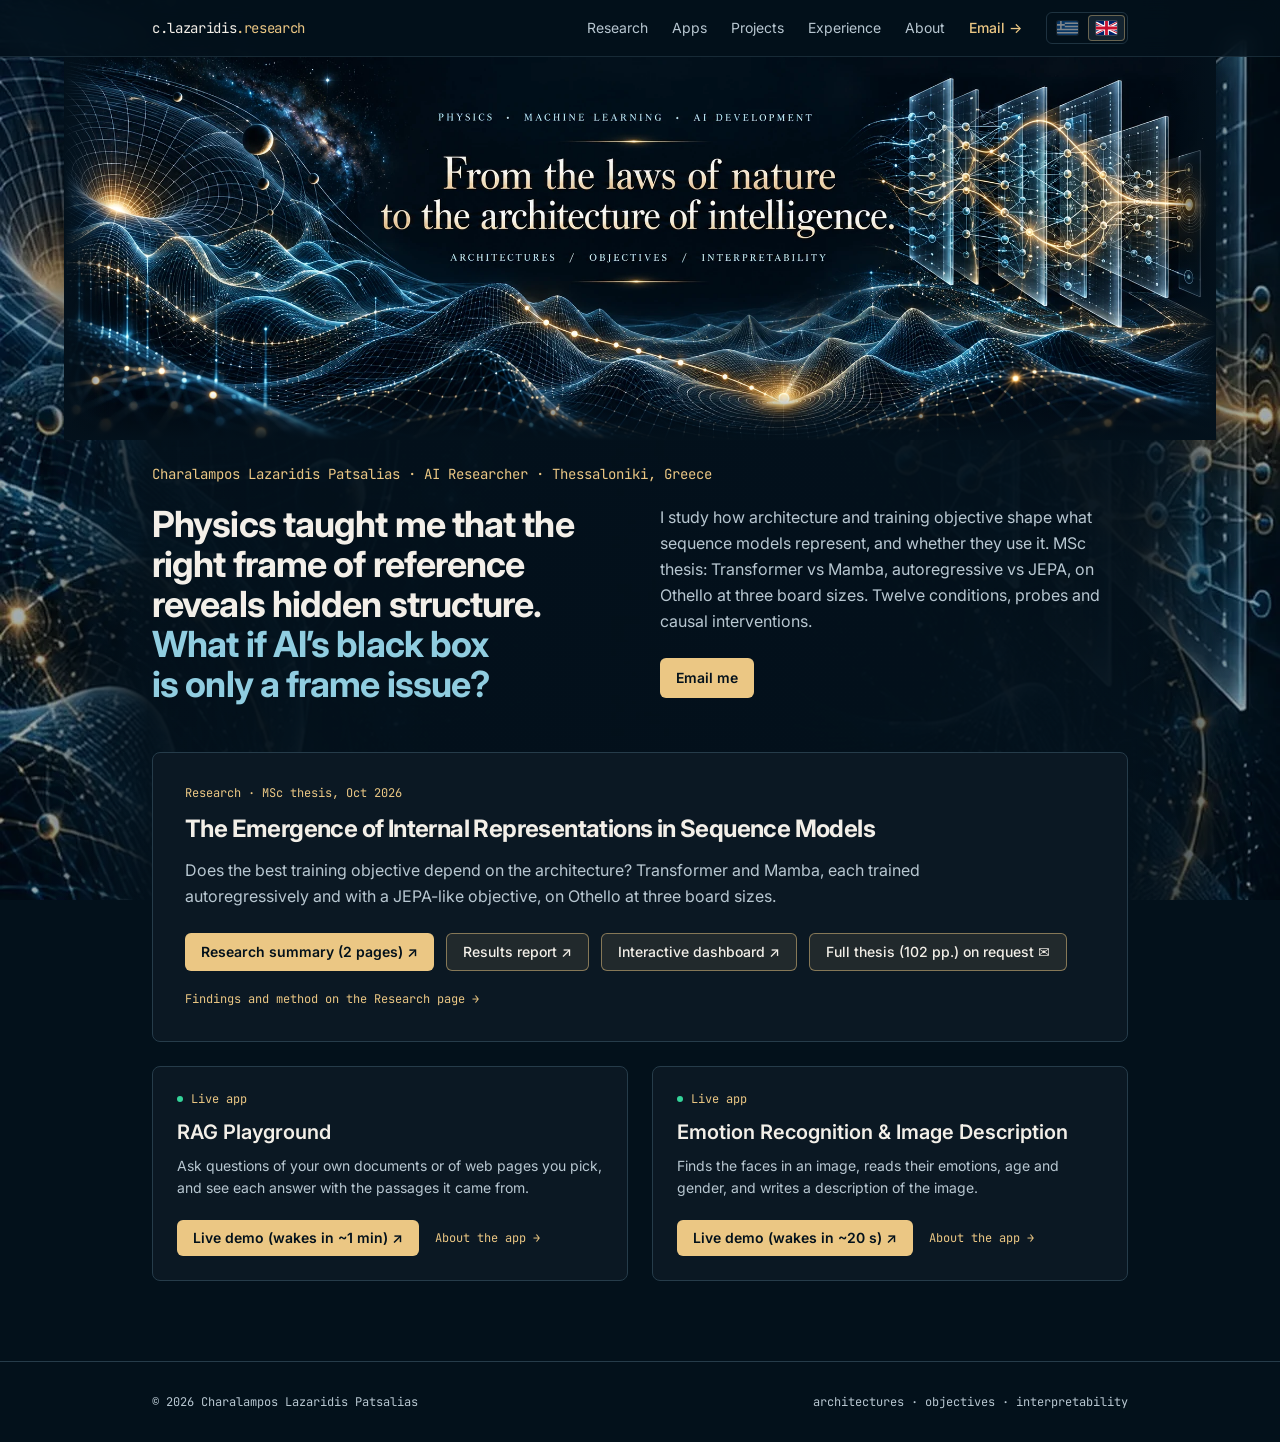
==== about/index.html @ 28feba1a "Deploy" ====
<!doctype html>
<html lang="en" class="dark">
  <head>
    <meta charset="UTF-8" />
    <meta name="viewport" content="width=device-width, initial-scale=1.0" />
    <meta name="theme-color" content="#03101a" />
    <script>
      // Pick the language before React loads (same rule as detectLang in src/i18n/lang.ts):
      // the saved choice, else Greek for an `el` browser, else English. Sets <html lang> and,
      // on the home page (the only page with the cover), preloads the cover with the matching text.
      (function () {
        var lang = 'en'
        try {
          var saved = localStorage.getItem('lang')
          if (saved === 'en' || saved === 'el') lang = saved
          else if (/^el\b/i.test(navigator.language || '')) lang = 'el'
        } catch (e) {
          if (/^el\b/i.test(navigator.language || '')) lang = 'el'
        }
        document.documentElement.lang = lang
        if (location.pathname !== '/' && location.pathname !== '/index.html') return
        var link = document.createElement('link')
        link.rel = 'preload'
        link.as = 'image'
        link.setAttribute('fetchpriority', 'high')
        link.href = lang === 'el' ? '/images/physics-ai-cover-el.webp' : '/images/physics-ai-cover.webp'
        document.head.appendChild(link)
      })()
    </script>
    <meta name="referrer" content="strict-origin-when-cross-origin" />
    <meta name="description" content="From physics to AI: background in physics, quantitative work, data science and applied machine learning, and how to get in touch." />
    <link rel="canonical" href="https://clazaridis.com/about/" />
    <link rel="icon" type="image/svg+xml" href="/favicon.svg" />
    <meta property="og:type" content="website" />
    <meta property="og:url" content="https://clazaridis.com/about/" />
    <meta property="og:title" content="About · Charalampos Lazaridis Patsalias" />
    <meta property="og:description" content="From physics to AI: background in physics, quantitative work, data science and applied machine learning, and how to get in touch." />
    <meta property="og:image" content="https://clazaridis.com/og.png" />
    <meta name="twitter:card" content="summary_large_image" />
    <script type="application/ld+json">{"@context":"https://schema.org","@type":"Person","name":"Charalampos Lazaridis Patsalias","url":"https://clazaridis.com/","jobTitle":"AI Researcher","alumniOf":["University of Essex","Utrecht University","Aristotle University of Thessaloniki"],"sameAs":["https://github.com/Babis1987","https://www.linkedin.com/in/charalampos-lazaridis-patsalias/","https://huggingface.co/mpampinos1987"]}</script>
    <link rel="preconnect" href="https://fonts.googleapis.com" />
    <link rel="preconnect" href="https://fonts.gstatic.com" crossorigin />
    <link
      href="https://fonts.googleapis.com/css2?family=Inter:wght@400;500;600;700;800&family=JetBrains+Mono:wght@400;500;600&display=swap"
      rel="stylesheet"
    />
    <title>About · Charalampos Lazaridis Patsalias</title>
    <script
      data-goatcounter="https://clazaridis.goatcounter.com/count"
      async
      src="https://gc.zgo.at/count.js"
    ></script>
    <script type="module" crossorigin src="/assets/index-BOpsHjH2.js"></script>
    <link rel="stylesheet" crossorigin href="/assets/index-CIjKCAD7.css">
  </head>
  <body>
    <div id="root"></div>
  </body>
</html>
---- assets/index-CIjKCAD7.css ----
*,:before,:after{--tw-border-spacing-x: 0;--tw-border-spacing-y: 0;--tw-translate-x: 0;--tw-translate-y: 0;--tw-rotate: 0;--tw-skew-x: 0;--tw-skew-y: 0;--tw-scale-x: 1;--tw-scale-y: 1;--tw-pan-x: ;--tw-pan-y: ;--tw-pinch-zoom: ;--tw-scroll-snap-strictness: proximity;--tw-gradient-from-position: ;--tw-gradient-via-position: ;--tw-gradient-to-position: ;--tw-ordinal: ;--tw-slashed-zero: ;--tw-numeric-figure: ;--tw-numeric-spacing: ;--tw-numeric-fraction: ;--tw-ring-inset: ;--tw-ring-offset-width: 0px;--tw-ring-offset-color: #fff;--tw-ring-color: rgb(59 130 246 / .5);--tw-ring-offset-shadow: 0 0 #0000;--tw-ring-shadow: 0 0 #0000;--tw-shadow: 0 0 #0000;--tw-shadow-colored: 0 0 #0000;--tw-blur: ;--tw-brightness: ;--tw-contrast: ;--tw-grayscale: ;--tw-hue-rotate: ;--tw-invert: ;--tw-saturate: ;--tw-sepia: ;--tw-drop-shadow: ;--tw-backdrop-blur: ;--tw-backdrop-brightness: ;--tw-backdrop-contrast: ;--tw-backdrop-grayscale: ;--tw-backdrop-hue-rotate: ;--tw-backdrop-invert: ;--tw-backdrop-opacity: ;--tw-backdrop-saturate: ;--tw-backdrop-sepia: ;--tw-contain-size: ;--tw-contain-layout: ;--tw-contain-paint: ;--tw-contain-style: }::backdrop{--tw-border-spacing-x: 0;--tw-border-spacing-y: 0;--tw-translate-x: 0;--tw-translate-y: 0;--tw-rotate: 0;--tw-skew-x: 0;--tw-skew-y: 0;--tw-scale-x: 1;--tw-scale-y: 1;--tw-pan-x: ;--tw-pan-y: ;--tw-pinch-zoom: ;--tw-scroll-snap-strictness: proximity;--tw-gradient-from-position: ;--tw-gradient-via-position: ;--tw-gradient-to-position: ;--tw-ordinal: ;--tw-slashed-zero: ;--tw-numeric-figure: ;--tw-numeric-spacing: ;--tw-numeric-fraction: ;--tw-ring-inset: ;--tw-ring-offset-width: 0px;--tw-ring-offset-color: #fff;--tw-ring-color: rgb(59 130 246 / .5);--tw-ring-offset-shadow: 0 0 #0000;--tw-ring-shadow: 0 0 #0000;--tw-shadow: 0 0 #0000;--tw-shadow-colored: 0 0 #0000;--tw-blur: ;--tw-brightness: ;--tw-contrast: ;--tw-grayscale: ;--tw-hue-rotate: ;--tw-invert: ;--tw-saturate: ;--tw-sepia: ;--tw-drop-shadow: ;--tw-backdrop-blur: ;--tw-backdrop-brightness: ;--tw-backdrop-contrast: ;--tw-backdrop-grayscale: ;--tw-backdrop-hue-rotate: ;--tw-backdrop-invert: ;--tw-backdrop-opacity: ;--tw-backdrop-saturate: ;--tw-backdrop-sepia: ;--tw-contain-size: ;--tw-contain-layout: ;--tw-contain-paint: ;--tw-contain-style: }*,:before,:after{box-sizing:border-box;border-width:0;border-style:solid;border-color:#e5e7eb}:before,:after{--tw-content: ""}html,:host{line-height:1.5;-webkit-text-size-adjust:100%;-moz-tab-size:4;-o-tab-size:4;tab-size:4;font-family:ui-sans-serif,system-ui,sans-serif,"Apple Color Emoji","Segoe UI Emoji",Segoe UI Symbol,"Noto Color Emoji";font-feature-settings:normal;font-variation-settings:normal;-webkit-tap-highlight-color:transparent}body{margin:0;line-height:inherit}hr{height:0;color:inherit;border-top-width:1px}abbr:where([title]){-webkit-text-decoration:underline dotted;text-decoration:underline dotted}h1,h2,h3,h4,h5,h6{font-size:inherit;font-weight:inherit}a{color:inherit;text-decoration:inherit}b,strong{font-weight:bolder}code,kbd,samp,pre{font-family:ui-monospace,SFMono-Regular,Menlo,Monaco,Consolas,Liberation Mono,Courier New,monospace;font-feature-settings:normal;font-variation-settings:normal;font-size:1em}small{font-size:80%}sub,sup{font-size:75%;line-height:0;position:relative;vertical-align:baseline}sub{bottom:-.25em}sup{top:-.5em}table{text-indent:0;border-color:inherit;border-collapse:collapse}button,input,optgroup,select,textarea{font-family:inherit;font-feature-settings:inherit;font-variation-settings:inherit;font-size:100%;font-weight:inherit;line-height:inherit;letter-spacing:inherit;color:inherit;margin:0;padding:0}button,select{text-transform:none}button,input:where([type=button]),input:where([type=reset]),input:where([type=submit]){-webkit-appearance:button;background-color:transparent;background-image:none}:-moz-focusring{outline:auto}:-moz-ui-invalid{box-shadow:none}progress{vertical-align:baseline}::-webkit-inner-spin-button,::-webkit-outer-spin-button{height:auto}[type=search]{-webkit-appearance:textfield;outline-offset:-2px}::-webkit-search-decoration{-webkit-appearance:none}::-webkit-file-upload-button{-webkit-appearance:button;font:inherit}summary{display:list-item}blockquote,dl,dd,h1,h2,h3,h4,h5,h6,hr,figure,p,pre{margin:0}fieldset{margin:0;padding:0}legend{padding:0}ol,ul,menu{list-style:none;margin:0;padding:0}dialog{padding:0}textarea{resize:vertical}input::-moz-placeholder,textarea::-moz-placeholder{opacity:1;color:#9ca3af}input::placeholder,textarea::placeholder{opacity:1;color:#9ca3af}button,[role=button]{cursor:pointer}:disabled{cursor:default}img,svg,video,canvas,audio,iframe,embed,object{display:block;vertical-align:middle}img,video{max-width:100%;height:auto}[hidden]:where(:not([hidden=until-found])){display:none}:root{color-scheme:dark;--background: 206 79% 6%;--foreground: 42 30% 93%;--card: 207 54% 9%;--card-foreground: 42 30% 93%;--popover: 207 54% 9%;--popover-foreground: 42 30% 93%;--primary: 39 72% 72%;--primary-foreground: 206 79% 6%;--secondary: 206 43% 13%;--secondary-foreground: 42 30% 93%;--muted: 206 43% 13%;--muted-foreground: 204 21% 77%;--accent: 194 56% 72%;--accent-foreground: 206 79% 6%;--destructive: 0 72% 51%;--destructive-foreground: 0 0% 98%;--border: 204 32% 22%;--input: 204 32% 22%;--ring: 39 72% 72%;--radius: .5rem}*{border-color:hsl(var(--border))}html{scroll-behavior:smooth;scroll-padding-top:5rem}html,body{overflow-x:clip}body{background-color:hsl(var(--background));color:hsl(var(--foreground));-webkit-font-smoothing:antialiased;-moz-osx-font-smoothing:grayscale;font-family:Inter,system-ui,-apple-system,sans-serif}::-moz-selection{background:hsl(var(--primary) / .25)}::selection{background:hsl(var(--primary) / .25)}:focus-visible{outline:2px solid hsl(var(--ring));outline-offset:4px}.container{width:100%}@media(min-width:640px){.container{max-width:640px}}@media(min-width:768px){.container{max-width:768px}}@media(min-width:1024px){.container{max-width:1024px}}@media(min-width:1280px){.container{max-width:1280px}}@media(min-width:1536px){.container{max-width:1536px}}.research-site{position:relative;isolation:isolate;background:hsl(var(--background))}.site-art{position:fixed;inset:0;z-index:-1;overflow:clip;pointer-events:none;background:hsl(var(--background))}.site-art__image{position:absolute;top:0;left:0;display:block;width:100%;height:auto;min-height:100%;-o-object-fit:cover;object-fit:cover;-o-object-position:center top;object-position:center top;opacity:.65;will-change:transform}.site-art:after{content:"";position:absolute;inset:0;width:min(100%,75rem);margin-inline:auto;background:linear-gradient(90deg,transparent,hsl(var(--background) / .94) 9%,hsl(var(--background) / .96) 50%,hsl(var(--background) / .94) 91%,transparent)}.research-section{position:relative;background:transparent}.research-cover{position:relative;background:hsl(var(--background))}.research-cover:after{content:"";position:absolute;inset:0;pointer-events:none;background:linear-gradient(180deg,transparent 88%,hsl(var(--background))),linear-gradient(90deg,hsl(var(--background)),transparent 4% 96%,hsl(var(--background)))}.hero-question{color:hsl(var(--accent))}.research-site .reveal{opacity:0;transform:translateY(22px);transition:opacity 1.1s cubic-bezier(.22,1,.36,1),transform 1.1s cubic-bezier(.22,1,.36,1),border-color .15s ease}.research-site .reveal.is-visible{opacity:1;transform:translateY(0)}.hero-stats{box-shadow:0 12px 40px #01090f4d}.sr-only{position:absolute;width:1px;height:1px;padding:0;margin:-1px;overflow:hidden;clip:rect(0,0,0,0);white-space:nowrap;border-width:0}.pointer-events-none{pointer-events:none}.visible{visibility:visible}.invisible{visibility:hidden}.fixed{position:fixed}.absolute{position:absolute}.relative{position:relative}.inset-0{inset:0}.inset-x-0{left:0;right:0}.inset-y-0{top:0;bottom:0}.-bottom-12{bottom:-3rem}.-left-12{left:-3rem}.-left-\[31px\]{left:-31px}.-right-12{right:-3rem}.-top-12{top:-3rem}.bottom-0{bottom:0}.left-0{left:0}.left-1\/2{left:50%}.left-2{left:.5rem}.left-\[50\%\]{left:50%}.right-0{right:0}.right-1{right:.25rem}.right-2{right:.5rem}.right-3{right:.75rem}.right-4{right:1rem}.top-0{top:0}.top-1{top:.25rem}.top-1\.5{top:.375rem}.top-1\/2{top:50%}.top-3\.5{top:.875rem}.top-4{top:1rem}.top-\[1px\]{top:1px}.top-\[50\%\]{top:50%}.top-\[60\%\]{top:60%}.top-full{top:100%}.isolate{isolation:isolate}.z-10{z-index:10}.z-20{z-index:20}.z-50{z-index:50}.z-\[1\]{z-index:1}.order-first{order:-9999}.order-last{order:9999}.col-start-2{grid-column-start:2}.row-span-2{grid-row:span 2 / span 2}.row-start-1{grid-row-start:1}.\!m-0{margin:0!important}.-mx-1{margin-left:-.25rem;margin-right:-.25rem}.-my-2{margin-top:-.5rem;margin-bottom:-.5rem}.mx-2{margin-left:.5rem;margin-right:.5rem}.mx-3\.5{margin-left:.875rem;margin-right:.875rem}.mx-auto{margin-left:auto;margin-right:auto}.my-0{margin-top:0;margin-bottom:0}.my-0\.5{margin-top:.125rem;margin-bottom:.125rem}.my-1{margin-top:.25rem;margin-bottom:.25rem}.-ml-4{margin-left:-1rem}.-mr-2{margin-right:-.5rem}.-mt-4{margin-top:-1rem}.mb-1{margin-bottom:.25rem}.mb-1\.5{margin-bottom:.375rem}.mb-2{margin-bottom:.5rem}.mb-3{margin-bottom:.75rem}.mb-4{margin-bottom:1rem}.mb-5{margin-bottom:1.25rem}.ml-1{margin-left:.25rem}.ml-4{margin-left:1rem}.ml-auto{margin-left:auto}.mt-0\.5{margin-top:.125rem}.mt-1{margin-top:.25rem}.mt-1\.5{margin-top:.375rem}.mt-10{margin-top:2.5rem}.mt-12{margin-top:3rem}.mt-14{margin-top:3.5rem}.mt-2{margin-top:.5rem}.mt-3{margin-top:.75rem}.mt-4{margin-top:1rem}.mt-5{margin-top:1.25rem}.mt-6{margin-top:1.5rem}.mt-8{margin-top:2rem}.mt-auto{margin-top:auto}.line-clamp-1{overflow:hidden;display:-webkit-box;-webkit-box-orient:vertical;-webkit-line-clamp:1}.line-clamp-2{overflow:hidden;display:-webkit-box;-webkit-box-orient:vertical;-webkit-line-clamp:2}.block{display:block}.inline-block{display:inline-block}.inline{display:inline}.flex{display:flex}.inline-flex{display:inline-flex}.table{display:table}.table-caption{display:table-caption}.table-cell{display:table-cell}.table-row{display:table-row}.grid{display:grid}.hidden{display:none}.aspect-square{aspect-ratio:1 / 1}.aspect-video{aspect-ratio:16 / 9}.size-10{width:2.5rem;height:2.5rem}.size-2{width:.5rem;height:.5rem}.size-2\.5{width:.625rem;height:.625rem}.size-3{width:.75rem;height:.75rem}.size-3\.5{width:.875rem;height:.875rem}.size-4{width:1rem;height:1rem}.size-6{width:1.5rem;height:1.5rem}.size-7{width:1.75rem;height:1.75rem}.size-8{width:2rem;height:2rem}.size-9{width:2.25rem;height:2.25rem}.size-auto{width:auto;height:auto}.size-full{width:100%;height:100%}.h-1\.5{height:.375rem}.h-10{height:2.5rem}.h-12{height:3rem}.h-14{height:3.5rem}.h-2{height:.5rem}.h-2\.5{height:.625rem}.h-3\.5{height:.875rem}.h-4{height:1rem}.h-5{height:1.25rem}.h-6{height:1.5rem}.h-7{height:1.75rem}.h-72{height:18rem}.h-8{height:2rem}.h-9{height:2.25rem}.h-\[1\.15rem\]{height:1.15rem}.h-\[calc\(100\%-1px\)\]{height:calc(100% - 1px)}.h-\[var\(--radix-navigation-menu-viewport-height\)\]{height:var(--radix-navigation-menu-viewport-height)}.h-\[var\(--radix-select-trigger-height\)\]{height:var(--radix-select-trigger-height)}.h-auto{height:auto}.h-full{height:100%}.h-px{height:1px}.h-svh{height:100svh}.max-h-\[300px\]{max-height:300px}.max-h-\[85vh\]{max-height:85vh}.min-h-0{min-height:0px}.min-h-16{min-height:4rem}.min-h-4{min-height:1rem}.min-h-screen{min-height:100vh}.min-h-svh{min-height:100svh}.w-0{width:0px}.w-1{width:.25rem}.w-1\.5{width:.375rem}.w-2{width:.5rem}.w-2\.5{width:.625rem}.w-3{width:.75rem}.w-3\/4{width:75%}.w-4{width:1rem}.w-5{width:1.25rem}.w-64{width:16rem}.w-72{width:18rem}.w-8{width:2rem}.w-9{width:2.25rem}.w-\[100px\]{width:100px}.w-\[21px\]{width:21px}.w-auto{width:auto}.w-fit{width:-moz-fit-content;width:fit-content}.w-full{width:100%}.w-max{width:-moz-max-content;width:max-content}.w-px{width:1px}.min-w-0{min-width:0px}.min-w-10{min-width:2.5rem}.min-w-5{min-width:1.25rem}.min-w-8{min-width:2rem}.min-w-9{min-width:2.25rem}.min-w-\[12rem\]{min-width:12rem}.min-w-\[8rem\]{min-width:8rem}.min-w-\[var\(--radix-select-trigger-width\)\]{min-width:var(--radix-select-trigger-width)}.max-w-2xl{max-width:42rem}.max-w-3xl{max-width:48rem}.max-w-5xl{max-width:64rem}.max-w-6xl{max-width:72rem}.max-w-\[calc\(100\%-2rem\)\]{max-width:calc(100% - 2rem)}.max-w-max{max-width:-moz-max-content;max-width:max-content}.max-w-sm{max-width:24rem}.max-w-xl{max-width:36rem}.flex-1{flex:1 1 0%}.shrink-0{flex-shrink:0}.grow{flex-grow:1}.grow-0{flex-grow:0}.basis-full{flex-basis:100%}.caption-bottom{caption-side:bottom}.border-collapse{border-collapse:collapse}.-translate-x-1\/2{--tw-translate-x: -50%;transform:translate(var(--tw-translate-x),var(--tw-translate-y)) rotate(var(--tw-rotate)) skew(var(--tw-skew-x)) skewY(var(--tw-skew-y)) scaleX(var(--tw-scale-x)) scaleY(var(--tw-scale-y))}.-translate-x-px{--tw-translate-x: -1px;transform:translate(var(--tw-translate-x),var(--tw-translate-y)) rotate(var(--tw-rotate)) skew(var(--tw-skew-x)) skewY(var(--tw-skew-y)) scaleX(var(--tw-scale-x)) scaleY(var(--tw-scale-y))}.-translate-y-1\/2{--tw-translate-y: -50%;transform:translate(var(--tw-translate-x),var(--tw-translate-y)) rotate(var(--tw-rotate)) skew(var(--tw-skew-x)) skewY(var(--tw-skew-y)) scaleX(var(--tw-scale-x)) scaleY(var(--tw-scale-y))}.translate-x-\[-50\%\]{--tw-translate-x: -50%;transform:translate(var(--tw-translate-x),var(--tw-translate-y)) rotate(var(--tw-rotate)) skew(var(--tw-skew-x)) skewY(var(--tw-skew-y)) scaleX(var(--tw-scale-x)) scaleY(var(--tw-scale-y))}.translate-x-px{--tw-translate-x: 1px;transform:translate(var(--tw-translate-x),var(--tw-translate-y)) rotate(var(--tw-rotate)) skew(var(--tw-skew-x)) skewY(var(--tw-skew-y)) scaleX(var(--tw-scale-x)) scaleY(var(--tw-scale-y))}.translate-y-0\.5{--tw-translate-y: .125rem;transform:translate(var(--tw-translate-x),var(--tw-translate-y)) rotate(var(--tw-rotate)) skew(var(--tw-skew-x)) skewY(var(--tw-skew-y)) scaleX(var(--tw-scale-x)) scaleY(var(--tw-scale-y))}.translate-y-\[-50\%\]{--tw-translate-y: -50%;transform:translate(var(--tw-translate-x),var(--tw-translate-y)) rotate(var(--tw-rotate)) skew(var(--tw-skew-x)) skewY(var(--tw-skew-y)) scaleX(var(--tw-scale-x)) scaleY(var(--tw-scale-y))}.translate-y-\[calc\(-50\%_-_2px\)\]{--tw-translate-y: calc(-50% - 2px) ;transform:translate(var(--tw-translate-x),var(--tw-translate-y)) rotate(var(--tw-rotate)) skew(var(--tw-skew-x)) skewY(var(--tw-skew-y)) scaleX(var(--tw-scale-x)) scaleY(var(--tw-scale-y))}.rotate-45{--tw-rotate: 45deg;transform:translate(var(--tw-translate-x),var(--tw-translate-y)) rotate(var(--tw-rotate)) skew(var(--tw-skew-x)) skewY(var(--tw-skew-y)) scaleX(var(--tw-scale-x)) scaleY(var(--tw-scale-y))}.rotate-90{--tw-rotate: 90deg;transform:translate(var(--tw-translate-x),var(--tw-translate-y)) rotate(var(--tw-rotate)) skew(var(--tw-skew-x)) skewY(var(--tw-skew-y)) scaleX(var(--tw-scale-x)) scaleY(var(--tw-scale-y))}.transform{transform:translate(var(--tw-translate-x),var(--tw-translate-y)) rotate(var(--tw-rotate)) skew(var(--tw-skew-x)) skewY(var(--tw-skew-y)) scaleX(var(--tw-scale-x)) scaleY(var(--tw-scale-y))}@keyframes caret-blink{0%,70%,to{opacity:1}20%,50%{opacity:0}}.animate-caret-blink{animation:caret-blink 1.25s ease-out infinite}@keyframes pulse{50%{opacity:.5}}.animate-pulse{animation:pulse 2s cubic-bezier(.4,0,.6,1) infinite}@keyframes spin{to{transform:rotate(360deg)}}.animate-spin{animation:spin 1s linear infinite}.cursor-default{cursor:default}.cursor-pointer{cursor:pointer}.cursor-text{cursor:text}.touch-none{touch-action:none}.select-none{-webkit-user-select:none;-moz-user-select:none;user-select:none}.resize-none{resize:none}.resize{resize:both}.scroll-my-1{scroll-margin-top:.25rem;scroll-margin-bottom:.25rem}.scroll-mt-20{scroll-margin-top:5rem}.scroll-py-1{scroll-padding-top:.25rem;scroll-padding-bottom:.25rem}.list-disc{list-style-type:disc}.list-none{list-style-type:none}.auto-rows-min{grid-auto-rows:min-content}.grid-cols-2{grid-template-columns:repeat(2,minmax(0,1fr))}.grid-cols-\[0_1fr\]{grid-template-columns:0 1fr}.grid-rows-\[auto_auto\]{grid-template-rows:auto auto}.flex-row{flex-direction:row}.flex-col{flex-direction:column}.flex-col-reverse{flex-direction:column-reverse}.flex-wrap{flex-wrap:wrap}.place-content-center{place-content:center}.items-start{align-items:flex-start}.items-end{align-items:flex-end}.items-center{align-items:center}.items-baseline{align-items:baseline}.items-stretch{align-items:stretch}.justify-start{justify-content:flex-start}.justify-center{justify-content:center}.justify-between{justify-content:space-between}.justify-items-start{justify-items:start}.gap-0\.5{gap:.125rem}.gap-1{gap:.25rem}.gap-1\.5{gap:.375rem}.gap-10{gap:2.5rem}.gap-12{gap:3rem}.gap-2{gap:.5rem}.gap-2\.5{gap:.625rem}.gap-3{gap:.75rem}.gap-4{gap:1rem}.gap-6{gap:1.5rem}.gap-7{gap:1.75rem}.gap-8{gap:2rem}.gap-\[--spacing\(var\(--gap\)\)\]{gap:var(--spacing(var(--gap)))}.gap-px{gap:1px}.gap-x-4{-moz-column-gap:1rem;column-gap:1rem}.gap-y-0\.5{row-gap:.125rem}.gap-y-3{row-gap:.75rem}.space-y-1>:not([hidden])~:not([hidden]){--tw-space-y-reverse: 0;margin-top:calc(.25rem * calc(1 - var(--tw-space-y-reverse)));margin-bottom:calc(.25rem * var(--tw-space-y-reverse))}.space-y-1\.5>:not([hidden])~:not([hidden]){--tw-space-y-reverse: 0;margin-top:calc(.375rem * calc(1 - var(--tw-space-y-reverse)));margin-bottom:calc(.375rem * var(--tw-space-y-reverse))}.space-y-3>:not([hidden])~:not([hidden]){--tw-space-y-reverse: 0;margin-top:calc(.75rem * calc(1 - var(--tw-space-y-reverse)));margin-bottom:calc(.75rem * var(--tw-space-y-reverse))}.space-y-4>:not([hidden])~:not([hidden]){--tw-space-y-reverse: 0;margin-top:calc(1rem * calc(1 - var(--tw-space-y-reverse)));margin-bottom:calc(1rem * var(--tw-space-y-reverse))}.space-y-5>:not([hidden])~:not([hidden]){--tw-space-y-reverse: 0;margin-top:calc(1.25rem * calc(1 - var(--tw-space-y-reverse)));margin-bottom:calc(1.25rem * var(--tw-space-y-reverse))}.space-y-6>:not([hidden])~:not([hidden]){--tw-space-y-reverse: 0;margin-top:calc(1.5rem * calc(1 - var(--tw-space-y-reverse)));margin-bottom:calc(1.5rem * var(--tw-space-y-reverse))}.space-y-8>:not([hidden])~:not([hidden]){--tw-space-y-reverse: 0;margin-top:calc(2rem * calc(1 - var(--tw-space-y-reverse)));margin-bottom:calc(2rem * var(--tw-space-y-reverse))}.self-start{align-self:flex-start}.self-stretch{align-self:stretch}.justify-self-end{justify-self:end}.overflow-auto{overflow:auto}.overflow-hidden{overflow:hidden}.overflow-x-auto{overflow-x:auto}.overflow-y-auto{overflow-y:auto}.overflow-x-hidden{overflow-x:hidden}.whitespace-nowrap{white-space:nowrap}.break-words{overflow-wrap:break-word}.rounded{border-radius:.25rem}.rounded-\[2px\]{border-radius:2px}.rounded-\[4px\]{border-radius:4px}.rounded-\[calc\(var\(--radius\)-5px\)\]{border-radius:calc(var(--radius) - 5px)}.rounded-\[inherit\]{border-radius:inherit}.rounded-full{border-radius:9999px}.rounded-lg{border-radius:var(--radius)}.rounded-md{border-radius:calc(var(--radius) - 2px)}.rounded-none{border-radius:0}.rounded-sm{border-radius:calc(var(--radius) - 4px)}.rounded-xl{border-radius:calc(var(--radius) + 4px)}.rounded-xs{border-radius:calc(var(--radius) - 6px)}.rounded-l-md{border-top-left-radius:calc(var(--radius) - 2px);border-bottom-left-radius:calc(var(--radius) - 2px)}.rounded-r-md{border-top-right-radius:calc(var(--radius) - 2px);border-bottom-right-radius:calc(var(--radius) - 2px)}.rounded-tl-sm{border-top-left-radius:calc(var(--radius) - 4px)}.border{border-width:1px}.border-0{border-width:0px}.border-\[1\.5px\]{border-width:1.5px}.border-y{border-top-width:1px;border-bottom-width:1px}.border-b{border-bottom-width:1px}.border-l{border-left-width:1px}.border-l-2{border-left-width:2px}.border-r{border-right-width:1px}.border-t{border-top-width:1px}.border-dashed{border-style:dashed}.border-border{border-color:hsl(var(--border))}.border-border\/50{border-color:hsl(var(--border) / .5)}.border-border\/60{border-color:hsl(var(--border) / .6)}.border-border\/80{border-color:hsl(var(--border) / .8)}.border-input{border-color:hsl(var(--input))}.border-primary{border-color:hsl(var(--primary))}.border-primary\/30{border-color:hsl(var(--primary) / .3)}.border-primary\/50{border-color:hsl(var(--primary) / .5)}.border-sidebar-border{border-color:hsl(var(--sidebar-border))}.border-transparent{border-color:transparent}.border-l-transparent{border-left-color:transparent}.border-t-transparent{border-top-color:transparent}.bg-accent{background-color:hsl(var(--accent))}.bg-background{background-color:hsl(var(--background))}.bg-background\/80{background-color:hsl(var(--background) / .8)}.bg-black\/50{background-color:#00000080}.bg-border{background-color:hsl(var(--border))}.bg-card{background-color:hsl(var(--card))}.bg-destructive{--tw-bg-opacity: 1;background-color:hsl(var(--destructive) / var(--tw-bg-opacity, 1))}.bg-emerald-400{--tw-bg-opacity: 1;background-color:rgb(52 211 153 / var(--tw-bg-opacity, 1))}.bg-foreground{background-color:hsl(var(--foreground))}.bg-input{background-color:hsl(var(--input))}.bg-muted{background-color:hsl(var(--muted))}.bg-muted\/50{background-color:hsl(var(--muted) / .5)}.bg-popover{background-color:hsl(var(--popover))}.bg-primary{background-color:hsl(var(--primary))}.bg-primary\/10{background-color:hsl(var(--primary) / .1)}.bg-primary\/20{background-color:hsl(var(--primary) / .2)}.bg-primary\/5{background-color:hsl(var(--primary) / .05)}.bg-primary\/80{background-color:hsl(var(--primary) / .8)}.bg-primary\/90{background-color:hsl(var(--primary) / .9)}.bg-secondary{background-color:hsl(var(--secondary))}.bg-secondary\/60{background-color:hsl(var(--secondary) / .6)}.bg-sidebar{background-color:hsl(var(--sidebar-background))}.bg-sidebar-border{background-color:hsl(var(--sidebar-border))}.bg-transparent{background-color:transparent}.bg-white{--tw-bg-opacity: 1;background-color:rgb(255 255 255 / var(--tw-bg-opacity, 1))}.fill-current{fill:currentColor}.fill-foreground{fill:hsl(var(--foreground))}.fill-primary{fill:hsl(var(--primary))}.p-0{padding:0}.p-0\.5{padding:.125rem}.p-1{padding:.25rem}.p-2{padding:.5rem}.p-3{padding:.75rem}.p-4{padding:1rem}.p-5{padding:1.25rem}.p-6{padding:1.5rem}.p-\[3px\]{padding:3px}.p-px{padding:1px}.px-1{padding-left:.25rem;padding-right:.25rem}.px-1\.5{padding-left:.375rem;padding-right:.375rem}.px-2{padding-left:.5rem;padding-right:.5rem}.px-2\.5{padding-left:.625rem;padding-right:.625rem}.px-3{padding-left:.75rem;padding-right:.75rem}.px-4{padding-left:1rem;padding-right:1rem}.px-5{padding-left:1.25rem;padding-right:1.25rem}.px-6{padding-left:1.5rem;padding-right:1.5rem}.py-0\.5{padding-top:.125rem;padding-bottom:.125rem}.py-1{padding-top:.25rem;padding-bottom:.25rem}.py-1\.5{padding-top:.375rem;padding-bottom:.375rem}.py-2{padding-top:.5rem;padding-bottom:.5rem}.py-2\.5{padding-top:.625rem;padding-bottom:.625rem}.py-20{padding-top:5rem;padding-bottom:5rem}.py-3{padding-top:.75rem;padding-bottom:.75rem}.py-4{padding-top:1rem;padding-bottom:1rem}.py-6{padding-top:1.5rem;padding-bottom:1.5rem}.py-8{padding-top:2rem;padding-bottom:2rem}.pb-10{padding-bottom:2.5rem}.pb-20{padding-bottom:5rem}.pb-3{padding-bottom:.75rem}.pb-4{padding-bottom:1rem}.pl-2{padding-left:.5rem}.pl-3{padding-left:.75rem}.pl-4{padding-left:1rem}.pl-6{padding-left:1.5rem}.pl-8{padding-left:2rem}.pr-1{padding-right:.25rem}.pr-2{padding-right:.5rem}.pr-2\.5{padding-right:.625rem}.pr-3{padding-right:.75rem}.pr-8{padding-right:2rem}.pt-0{padding-top:0}.pt-14{padding-top:3.5rem}.pt-3{padding-top:.75rem}.pt-4{padding-top:1rem}.pt-6{padding-top:1.5rem}.text-left{text-align:left}.text-center{text-align:center}.text-right{text-align:right}.align-middle{vertical-align:middle}.font-mono{font-family:ui-monospace,SFMono-Regular,Menlo,Monaco,Consolas,Liberation Mono,Courier New,monospace}.font-sans{font-family:ui-sans-serif,system-ui,sans-serif,"Apple Color Emoji","Segoe UI Emoji",Segoe UI Symbol,"Noto Color Emoji"}.text-2xl{font-size:1.5rem;line-height:2rem}.text-3xl{font-size:1.875rem;line-height:2.25rem}.text-\[0\.8rem\]{font-size:.8rem}.text-\[11px\]{font-size:11px}.text-\[15px\]{font-size:15px}.text-base{font-size:1rem;line-height:1.5rem}.text-lg{font-size:1.125rem;line-height:1.75rem}.text-sm{font-size:.875rem;line-height:1.25rem}.text-sm\/relaxed{font-size:.875rem;line-height:1.625}.text-xl{font-size:1.25rem;line-height:1.75rem}.text-xs{font-size:.75rem;line-height:1rem}.font-bold{font-weight:700}.font-medium{font-weight:500}.font-normal{font-weight:400}.font-semibold{font-weight:600}.tabular-nums{--tw-numeric-spacing: tabular-nums;font-variant-numeric:var(--tw-ordinal) var(--tw-slashed-zero) var(--tw-numeric-figure) var(--tw-numeric-spacing) var(--tw-numeric-fraction)}.leading-\[1\.15\]{line-height:1.15}.leading-none{line-height:1}.leading-normal{line-height:1.5}.leading-relaxed{line-height:1.625}.leading-snug{line-height:1.375}.tracking-tight{letter-spacing:-.025em}.tracking-widest{letter-spacing:.1em}.text-accent-foreground{color:hsl(var(--accent-foreground))}.text-background{color:hsl(var(--background))}.text-card-foreground{color:hsl(var(--card-foreground))}.text-current{color:currentColor}.text-destructive{--tw-text-opacity: 1;color:hsl(var(--destructive) / var(--tw-text-opacity, 1))}.text-foreground{color:hsl(var(--foreground))}.text-foreground\/80{color:hsl(var(--foreground) / .8)}.text-foreground\/85{color:hsl(var(--foreground) / .85)}.text-muted-foreground{color:hsl(var(--muted-foreground))}.text-popover-foreground{color:hsl(var(--popover-foreground))}.text-primary{color:hsl(var(--primary))}.text-primary-foreground{color:hsl(var(--primary-foreground))}.text-primary\/80{color:hsl(var(--primary) / .8)}.text-secondary-foreground{color:hsl(var(--secondary-foreground))}.text-sidebar-foreground{color:hsl(var(--sidebar-foreground))}.text-sidebar-foreground\/70{color:hsl(var(--sidebar-foreground) / .7)}.text-white{--tw-text-opacity: 1;color:rgb(255 255 255 / var(--tw-text-opacity, 1))}.underline{text-decoration-line:underline}.underline-offset-4{text-underline-offset:4px}.opacity-0{opacity:0}.opacity-50{opacity:.5}.opacity-70{opacity:.7}.shadow{--tw-shadow: 0 1px 3px 0 rgb(0 0 0 / .1), 0 1px 2px -1px rgb(0 0 0 / .1);--tw-shadow-colored: 0 1px 3px 0 var(--tw-shadow-color), 0 1px 2px -1px var(--tw-shadow-color);box-shadow:var(--tw-ring-offset-shadow, 0 0 #0000),var(--tw-ring-shadow, 0 0 #0000),var(--tw-shadow)}.shadow-\[0_0_0_1px_hsl\(var\(--sidebar-border\)\)\]{--tw-shadow: 0 0 0 1px hsl(var(--sidebar-border));--tw-shadow-colored: 0 0 0 1px var(--tw-shadow-color);box-shadow:var(--tw-ring-offset-shadow, 0 0 #0000),var(--tw-ring-shadow, 0 0 #0000),var(--tw-shadow)}.shadow-lg{--tw-shadow: 0 10px 15px -3px rgb(0 0 0 / .1), 0 4px 6px -4px rgb(0 0 0 / .1);--tw-shadow-colored: 0 10px 15px -3px var(--tw-shadow-color), 0 4px 6px -4px var(--tw-shadow-color);box-shadow:var(--tw-ring-offset-shadow, 0 0 #0000),var(--tw-ring-shadow, 0 0 #0000),var(--tw-shadow)}.shadow-md{--tw-shadow: 0 4px 6px -1px rgb(0 0 0 / .1), 0 2px 4px -2px rgb(0 0 0 / .1);--tw-shadow-colored: 0 4px 6px -1px var(--tw-shadow-color), 0 2px 4px -2px var(--tw-shadow-color);box-shadow:var(--tw-ring-offset-shadow, 0 0 #0000),var(--tw-ring-shadow, 0 0 #0000),var(--tw-shadow)}.shadow-none{--tw-shadow: 0 0 #0000;--tw-shadow-colored: 0 0 #0000;box-shadow:var(--tw-ring-offset-shadow, 0 0 #0000),var(--tw-ring-shadow, 0 0 #0000),var(--tw-shadow)}.shadow-sm{--tw-shadow: 0 1px 2px 0 rgb(0 0 0 / .05);--tw-shadow-colored: 0 1px 2px 0 var(--tw-shadow-color);box-shadow:var(--tw-ring-offset-shadow, 0 0 #0000),var(--tw-ring-shadow, 0 0 #0000),var(--tw-shadow)}.shadow-xl{--tw-shadow: 0 20px 25px -5px rgb(0 0 0 / .1), 0 8px 10px -6px rgb(0 0 0 / .1);--tw-shadow-colored: 0 20px 25px -5px var(--tw-shadow-color), 0 8px 10px -6px var(--tw-shadow-color);box-shadow:var(--tw-ring-offset-shadow, 0 0 #0000),var(--tw-ring-shadow, 0 0 #0000),var(--tw-shadow)}.shadow-xs{--tw-shadow: 0 1px 2px 0 rgb(0 0 0 / .05);--tw-shadow-colored: 0 1px 2px 0 var(--tw-shadow-color);box-shadow:var(--tw-ring-offset-shadow, 0 0 #0000),var(--tw-ring-shadow, 0 0 #0000),var(--tw-shadow)}.outline-none{outline:2px solid transparent;outline-offset:2px}.outline{outline-style:solid}.ring-0{--tw-ring-offset-shadow: var(--tw-ring-inset) 0 0 0 var(--tw-ring-offset-width) var(--tw-ring-offset-color);--tw-ring-shadow: var(--tw-ring-inset) 0 0 0 calc(0px + var(--tw-ring-offset-width)) var(--tw-ring-color);box-shadow:var(--tw-ring-offset-shadow),var(--tw-ring-shadow),var(--tw-shadow, 0 0 #0000)}.ring-1{--tw-ring-offset-shadow: var(--tw-ring-inset) 0 0 0 var(--tw-ring-offset-width) var(--tw-ring-offset-color);--tw-ring-shadow: var(--tw-ring-inset) 0 0 0 calc(1px + var(--tw-ring-offset-width)) var(--tw-ring-color);box-shadow:var(--tw-ring-offset-shadow),var(--tw-ring-shadow),var(--tw-shadow, 0 0 #0000)}.ring-4{--tw-ring-offset-shadow: var(--tw-ring-inset) 0 0 0 var(--tw-ring-offset-width) var(--tw-ring-offset-color);--tw-ring-shadow: var(--tw-ring-inset) 0 0 0 calc(4px + var(--tw-ring-offset-width)) var(--tw-ring-color);box-shadow:var(--tw-ring-offset-shadow),var(--tw-ring-shadow),var(--tw-shadow, 0 0 #0000)}.ring-inset{--tw-ring-inset: inset}.ring-background{--tw-ring-color: hsl(var(--background))}.ring-primary\/40{--tw-ring-color: hsl(var(--primary) / .4)}.ring-ring\/50{--tw-ring-color: hsl(var(--ring) / .5)}.ring-sidebar-ring{--tw-ring-color: hsl(var(--sidebar-ring))}.ring-white\/15{--tw-ring-color: rgb(255 255 255 / .15)}.ring-offset-background{--tw-ring-offset-color: hsl(var(--background))}.filter{filter:var(--tw-blur) var(--tw-brightness) var(--tw-contrast) var(--tw-grayscale) var(--tw-hue-rotate) var(--tw-invert) var(--tw-saturate) var(--tw-sepia) var(--tw-drop-shadow)}.backdrop-blur-md{--tw-backdrop-blur: blur(12px);-webkit-backdrop-filter:var(--tw-backdrop-blur) var(--tw-backdrop-brightness) var(--tw-backdrop-contrast) var(--tw-backdrop-grayscale) var(--tw-backdrop-hue-rotate) var(--tw-backdrop-invert) var(--tw-backdrop-opacity) var(--tw-backdrop-saturate) var(--tw-backdrop-sepia);backdrop-filter:var(--tw-backdrop-blur) var(--tw-backdrop-brightness) var(--tw-backdrop-contrast) var(--tw-backdrop-grayscale) var(--tw-backdrop-hue-rotate) var(--tw-backdrop-invert) var(--tw-backdrop-opacity) var(--tw-backdrop-saturate) var(--tw-backdrop-sepia)}.transition{transition-property:color,background-color,border-color,text-decoration-color,fill,stroke,opacity,box-shadow,transform,filter,backdrop-filter;transition-timing-function:cubic-bezier(.4,0,.2,1);transition-duration:.15s}.transition-\[background-color\,opacity\]{transition-property:background-color,opacity;transition-timing-function:cubic-bezier(.4,0,.2,1);transition-duration:.15s}.transition-\[color\,box-shadow\]{transition-property:color,box-shadow;transition-timing-function:cubic-bezier(.4,0,.2,1);transition-duration:.15s}.transition-\[left\,right\,width\]{transition-property:left,right,width;transition-timing-function:cubic-bezier(.4,0,.2,1);transition-duration:.15s}.transition-\[margin\,opacity\]{transition-property:margin,opacity;transition-timing-function:cubic-bezier(.4,0,.2,1);transition-duration:.15s}.transition-\[width\,height\,padding\]{transition-property:width,height,padding;transition-timing-function:cubic-bezier(.4,0,.2,1);transition-duration:.15s}.transition-\[width\]{transition-property:width;transition-timing-function:cubic-bezier(.4,0,.2,1);transition-duration:.15s}.transition-all{transition-property:all;transition-timing-function:cubic-bezier(.4,0,.2,1);transition-duration:.15s}.transition-colors{transition-property:color,background-color,border-color,text-decoration-color,fill,stroke;transition-timing-function:cubic-bezier(.4,0,.2,1);transition-duration:.15s}.transition-none{transition-property:none}.transition-opacity{transition-property:opacity;transition-timing-function:cubic-bezier(.4,0,.2,1);transition-duration:.15s}.transition-shadow{transition-property:box-shadow;transition-timing-function:cubic-bezier(.4,0,.2,1);transition-duration:.15s}.transition-transform{transition-property:transform;transition-timing-function:cubic-bezier(.4,0,.2,1);transition-duration:.15s}.duration-100{transition-duration:.1s}.duration-1000{transition-duration:1s}.duration-200{transition-duration:.2s}.duration-300{transition-duration:.3s}.ease-in-out{transition-timing-function:cubic-bezier(.4,0,.2,1)}.ease-linear{transition-timing-function:linear}@keyframes enter{0%{opacity:var(--tw-enter-opacity, 1);transform:translate3d(var(--tw-enter-translate-x, 0),var(--tw-enter-translate-y, 0),0) scale3d(var(--tw-enter-scale, 1),var(--tw-enter-scale, 1),var(--tw-enter-scale, 1)) rotate(var(--tw-enter-rotate, 0))}}@keyframes exit{to{opacity:var(--tw-exit-opacity, 1);transform:translate3d(var(--tw-exit-translate-x, 0),var(--tw-exit-translate-y, 0),0) scale3d(var(--tw-exit-scale, 1),var(--tw-exit-scale, 1),var(--tw-exit-scale, 1)) rotate(var(--tw-exit-rotate, 0))}}.animate-in{animation-name:enter;animation-duration:.15s;--tw-enter-opacity: initial;--tw-enter-scale: initial;--tw-enter-rotate: initial;--tw-enter-translate-x: initial;--tw-enter-translate-y: initial}.fade-in-0{--tw-enter-opacity: 0}.zoom-in-95{--tw-enter-scale: .95}.duration-100{animation-duration:.1s}.duration-1000{animation-duration:1s}.duration-200{animation-duration:.2s}.duration-300{animation-duration:.3s}.ease-in-out{animation-timing-function:cubic-bezier(.4,0,.2,1)}.ease-linear{animation-timing-function:linear}.running{animation-play-state:running}.font-mono-accent{font-family:JetBrains Mono,ui-monospace,monospace}.text-balance{text-wrap:balance}.\[--cell-size\:--spacing\(8\)\]{--cell-size: var(--spacing(8))}@media(max-width:639px){.site-art:after{background:hsl(var(--background) / .92)}}@media(prefers-reduced-motion:reduce){html{scroll-behavior:auto}.site-art__image{will-change:auto}.research-site .reveal{opacity:1;transform:none;transition:none}}@media print{:root{color-scheme:light;--background: 0 0% 100%;--foreground: 0 0% 10%;--card: 0 0% 100%;--secondary: 0 0% 96%;--muted-foreground: 0 0% 30%;--border: 0 0% 80%;--primary: 35 65% 28%;--primary-foreground: 0 0% 100%;--accent: 200 65% 28%}.site-art,.research-cover:after{display:none}.research-hero{padding-top:0}header{position:static!important}.bg-grid,.bg-glow{background:none!important}a[href^=http]:after{content:" (" attr(href) ")";font-size:.8em}}.selection\:bg-primary *::-moz-selection{background-color:hsl(var(--primary))}.selection\:bg-primary *::selection{background-color:hsl(var(--primary))}.selection\:text-primary-foreground *::-moz-selection{color:hsl(var(--primary-foreground))}.selection\:text-primary-foreground *::selection{color:hsl(var(--primary-foreground))}.selection\:bg-primary::-moz-selection{background-color:hsl(var(--primary))}.selection\:bg-primary::selection{background-color:hsl(var(--primary))}.selection\:text-primary-foreground::-moz-selection{color:hsl(var(--primary-foreground))}.selection\:text-primary-foreground::selection{color:hsl(var(--primary-foreground))}.file\:inline-flex::file-selector-button{display:inline-flex}.file\:h-7::file-selector-button{height:1.75rem}.file\:border-0::file-selector-button{border-width:0px}.file\:bg-transparent::file-selector-button{background-color:transparent}.file\:text-sm::file-selector-button{font-size:.875rem;line-height:1.25rem}.file\:font-medium::file-selector-button{font-weight:500}.file\:text-foreground::file-selector-button{color:hsl(var(--foreground))}.placeholder\:text-muted-foreground::-moz-placeholder{color:hsl(var(--muted-foreground))}.placeholder\:text-muted-foreground::placeholder{color:hsl(var(--muted-foreground))}.after\:absolute:after{content:var(--tw-content);position:absolute}.after\:-inset-2:after{content:var(--tw-content);inset:-.5rem}.after\:inset-0:after{content:var(--tw-content);inset:0}.after\:inset-x-0:after{content:var(--tw-content);left:0;right:0}.after\:inset-y-0:after{content:var(--tw-content);top:0;bottom:0}.after\:-bottom-\[18px\]:after{content:var(--tw-content);bottom:-18px}.after\:left-1\/2:after{content:var(--tw-content);left:50%}.after\:h-0\.5:after{content:var(--tw-content);height:.125rem}.after\:w-1:after{content:var(--tw-content);width:.25rem}.after\:w-\[2px\]:after{content:var(--tw-content);width:2px}.after\:-translate-x-1\/2:after{content:var(--tw-content);--tw-translate-x: -50%;transform:translate(var(--tw-translate-x),var(--tw-translate-y)) rotate(var(--tw-rotate)) skew(var(--tw-skew-x)) skewY(var(--tw-skew-y)) scaleX(var(--tw-scale-x)) scaleY(var(--tw-scale-y))}.after\:rounded-full:after{content:var(--tw-content);border-radius:9999px}.after\:bg-primary:after{content:var(--tw-content);background-color:hsl(var(--primary))}.after\:content-\[\'\'\]:after{--tw-content: "";content:var(--tw-content)}.first\:rounded-l-md:first-child{border-top-left-radius:calc(var(--radius) - 2px);border-bottom-left-radius:calc(var(--radius) - 2px)}.first\:border-l:first-child{border-left-width:1px}.last\:mt-0:last-child{margin-top:0}.last\:rounded-r-md:last-child{border-top-right-radius:calc(var(--radius) - 2px);border-bottom-right-radius:calc(var(--radius) - 2px)}.last\:border-0:last-child{border-width:0px}.last\:border-b-0:last-child{border-bottom-width:0px}.hover\:border-primary\/40:hover{border-color:hsl(var(--primary) / .4)}.hover\:bg-accent:hover{background-color:hsl(var(--accent))}.hover\:bg-destructive\/90:hover{background-color:hsl(var(--destructive) / .9)}.hover\:bg-muted:hover{background-color:hsl(var(--muted))}.hover\:bg-muted\/50:hover{background-color:hsl(var(--muted) / .5)}.hover\:bg-primary\/20:hover{background-color:hsl(var(--primary) / .2)}.hover\:bg-primary\/90:hover{background-color:hsl(var(--primary) / .9)}.hover\:bg-secondary:hover{background-color:hsl(var(--secondary))}.hover\:bg-secondary\/50:hover{background-color:hsl(var(--secondary) / .5)}.hover\:bg-secondary\/60:hover{background-color:hsl(var(--secondary) / .6)}.hover\:bg-secondary\/80:hover{background-color:hsl(var(--secondary) / .8)}.hover\:bg-sidebar-accent:hover{background-color:hsl(var(--sidebar-accent))}.hover\:text-accent-foreground:hover{color:hsl(var(--accent-foreground))}.hover\:text-foreground:hover{color:hsl(var(--foreground))}.hover\:text-muted-foreground:hover{color:hsl(var(--muted-foreground))}.hover\:text-primary\/80:hover{color:hsl(var(--primary) / .8)}.hover\:text-sidebar-accent-foreground:hover{color:hsl(var(--sidebar-accent-foreground))}.hover\:underline:hover{text-decoration-line:underline}.hover\:opacity-100:hover{opacity:1}.hover\:shadow-\[0_0_0_1px_hsl\(var\(--sidebar-accent\)\)\]:hover{--tw-shadow: 0 0 0 1px hsl(var(--sidebar-accent));--tw-shadow-colored: 0 0 0 1px var(--tw-shadow-color);box-shadow:var(--tw-ring-offset-shadow, 0 0 #0000),var(--tw-ring-shadow, 0 0 #0000),var(--tw-shadow)}.hover\:ring-4:hover{--tw-ring-offset-shadow: var(--tw-ring-inset) 0 0 0 var(--tw-ring-offset-width) var(--tw-ring-offset-color);--tw-ring-shadow: var(--tw-ring-inset) 0 0 0 calc(4px + var(--tw-ring-offset-width)) var(--tw-ring-color);box-shadow:var(--tw-ring-offset-shadow),var(--tw-ring-shadow),var(--tw-shadow, 0 0 #0000)}.hover\:after\:bg-sidebar-border:hover:after{content:var(--tw-content);background-color:hsl(var(--sidebar-border))}.focus\:z-10:focus{z-index:10}.focus\:bg-accent:focus{background-color:hsl(var(--accent))}.focus\:text-accent-foreground:focus{color:hsl(var(--accent-foreground))}.focus\:ring-2:focus{--tw-ring-offset-shadow: var(--tw-ring-inset) 0 0 0 var(--tw-ring-offset-width) var(--tw-ring-offset-color);--tw-ring-shadow: var(--tw-ring-inset) 0 0 0 calc(2px + var(--tw-ring-offset-width)) var(--tw-ring-color);box-shadow:var(--tw-ring-offset-shadow),var(--tw-ring-shadow),var(--tw-shadow, 0 0 #0000)}.focus\:ring-ring:focus{--tw-ring-color: hsl(var(--ring))}.focus\:ring-offset-2:focus{--tw-ring-offset-width: 2px}.focus-visible\:z-10:focus-visible{z-index:10}.focus-visible\:border-ring:focus-visible{border-color:hsl(var(--ring))}.focus-visible\:outline-1:focus-visible{outline-width:1px}.focus-visible\:outline-ring:focus-visible{outline-color:hsl(var(--ring))}.focus-visible\:ring-0:focus-visible{--tw-ring-offset-shadow: var(--tw-ring-inset) 0 0 0 var(--tw-ring-offset-width) var(--tw-ring-offset-color);--tw-ring-shadow: var(--tw-ring-inset) 0 0 0 calc(0px + var(--tw-ring-offset-width)) var(--tw-ring-color);box-shadow:var(--tw-ring-offset-shadow),var(--tw-ring-shadow),var(--tw-shadow, 0 0 #0000)}.focus-visible\:ring-1:focus-visible{--tw-ring-offset-shadow: var(--tw-ring-inset) 0 0 0 var(--tw-ring-offset-width) var(--tw-ring-offset-color);--tw-ring-shadow: var(--tw-ring-inset) 0 0 0 calc(1px + var(--tw-ring-offset-width)) var(--tw-ring-color);box-shadow:var(--tw-ring-offset-shadow),var(--tw-ring-shadow),var(--tw-shadow, 0 0 #0000)}.focus-visible\:ring-2:focus-visible{--tw-ring-offset-shadow: var(--tw-ring-inset) 0 0 0 var(--tw-ring-offset-width) var(--tw-ring-offset-color);--tw-ring-shadow: var(--tw-ring-inset) 0 0 0 calc(2px + var(--tw-ring-offset-width)) var(--tw-ring-color);box-shadow:var(--tw-ring-offset-shadow),var(--tw-ring-shadow),var(--tw-shadow, 0 0 #0000)}.focus-visible\:ring-4:focus-visible{--tw-ring-offset-shadow: var(--tw-ring-inset) 0 0 0 var(--tw-ring-offset-width) var(--tw-ring-offset-color);--tw-ring-shadow: var(--tw-ring-inset) 0 0 0 calc(4px + var(--tw-ring-offset-width)) var(--tw-ring-color);box-shadow:var(--tw-ring-offset-shadow),var(--tw-ring-shadow),var(--tw-shadow, 0 0 #0000)}.focus-visible\:ring-\[3px\]:focus-visible{--tw-ring-offset-shadow: var(--tw-ring-inset) 0 0 0 var(--tw-ring-offset-width) var(--tw-ring-offset-color);--tw-ring-shadow: var(--tw-ring-inset) 0 0 0 calc(3px + var(--tw-ring-offset-width)) var(--tw-ring-color);box-shadow:var(--tw-ring-offset-shadow),var(--tw-ring-shadow),var(--tw-shadow, 0 0 #0000)}.focus-visible\:ring-destructive\/20:focus-visible{--tw-ring-color: hsl(var(--destructive) / .2)}.focus-visible\:ring-ring:focus-visible{--tw-ring-color: hsl(var(--ring))}.focus-visible\:ring-ring\/50:focus-visible{--tw-ring-color: hsl(var(--ring) / .5)}.focus-visible\:ring-offset-1:focus-visible{--tw-ring-offset-width: 1px}.active\:bg-sidebar-accent:active{background-color:hsl(var(--sidebar-accent))}.active\:text-sidebar-accent-foreground:active{color:hsl(var(--sidebar-accent-foreground))}.disabled\:pointer-events-none:disabled{pointer-events:none}.disabled\:cursor-not-allowed:disabled{cursor:not-allowed}.disabled\:opacity-50:disabled{opacity:.5}.group\/menu-item:focus-within .group-focus-within\/menu-item\:opacity-100{opacity:1}.group:hover .group-hover\:text-primary{color:hsl(var(--primary))}.group\/menu-item:hover .group-hover\/menu-item\:opacity-100{opacity:1}.peer\/menu-button:hover~.peer-hover\/menu-button\:text-sidebar-accent-foreground{color:hsl(var(--sidebar-accent-foreground))}.peer:disabled~.peer-disabled\:cursor-not-allowed{cursor:not-allowed}.peer:disabled~.peer-disabled\:opacity-50{opacity:.5}.has-\[\>button\]\:ml-\[-0\.45rem\]:has(>button){margin-left:-.45rem}.has-\[\>button\]\:mr-\[-0\.45rem\]:has(>button){margin-right:-.45rem}.has-\[\>kbd\]\:ml-\[-0\.35rem\]:has(>kbd){margin-left:-.35rem}.has-\[\>kbd\]\:mr-\[-0\.35rem\]:has(>kbd){margin-right:-.35rem}.has-\[\>\[data-align\=block-end\]\]\:h-auto:has(>[data-align=block-end]){height:auto}.has-\[\>\[data-align\=block-start\]\]\:h-auto:has(>[data-align=block-start]){height:auto}.has-\[\>textarea\]\:h-auto:has(>textarea){height:auto}.has-\[\>\[data-slot\=field\]\]\:w-full:has(>[data-slot=field]){width:100%}.has-\[\>svg\]\:grid-cols-\[calc\(var\(--spacing\)\*4\)_1fr\]:has(>svg){grid-template-columns:calc(var(--spacing) * 4) 1fr}.has-\[\>\[data-align\=block-end\]\]\:flex-col:has(>[data-align=block-end]){flex-direction:column}.has-\[\>\[data-align\=block-start\]\]\:flex-col:has(>[data-align=block-start]){flex-direction:column}.has-\[\>\[data-slot\=field\]\]\:flex-col:has(>[data-slot=field]){flex-direction:column}.has-\[\>\[data-slot\=field-content\]\]\:items-start:has(>[data-slot=field-content]){align-items:flex-start}.has-\[\>\[data-slot\=button-group\]\]\:gap-2:has(>[data-slot=button-group]){gap:.5rem}.has-\[\>\[data-slot\=checkbox-group\]\]\:gap-3:has(>[data-slot=checkbox-group]){gap:.75rem}.has-\[\>\[data-slot\=radio-group\]\]\:gap-3:has(>[data-slot=radio-group]){gap:.75rem}.has-\[\>svg\]\:gap-x-3:has(>svg){-moz-column-gap:.75rem;column-gap:.75rem}.has-\[\>\[data-slot\=field\]\]\:rounded-md:has(>[data-slot=field]){border-radius:calc(var(--radius) - 2px)}.has-\[\>\[data-slot\=field\]\]\:border:has(>[data-slot=field]){border-width:1px}.has-\[\[data-slot\=input-group-control\]\:focus-visible\]\:border-ring:has([data-slot=input-group-control]:focus-visible){border-color:hsl(var(--ring))}.has-\[\[data-slot\]\[aria-invalid\=true\]\]\:border-destructive:has([data-slot][aria-invalid=true]){--tw-border-opacity: 1;border-color:hsl(var(--destructive) / var(--tw-border-opacity, 1))}.has-\[\>svg\]\:p-0:has(>svg){padding:0}.has-\[\>svg\]\:px-2:has(>svg){padding-left:.5rem;padding-right:.5rem}.has-\[\>svg\]\:px-2\.5:has(>svg){padding-left:.625rem;padding-right:.625rem}.has-\[\>svg\]\:px-3:has(>svg){padding-left:.75rem;padding-right:.75rem}.has-\[\>svg\]\:px-4:has(>svg){padding-left:1rem;padding-right:1rem}.has-\[\[data-slot\=input-group-control\]\:focus-visible\]\:ring-\[3px\]:has([data-slot=input-group-control]:focus-visible){--tw-ring-offset-shadow: var(--tw-ring-inset) 0 0 0 var(--tw-ring-offset-width) var(--tw-ring-offset-color);--tw-ring-shadow: var(--tw-ring-inset) 0 0 0 calc(3px + var(--tw-ring-offset-width)) var(--tw-ring-color);box-shadow:var(--tw-ring-offset-shadow),var(--tw-ring-shadow),var(--tw-shadow, 0 0 #0000)}.has-\[\[data-slot\=input-group-control\]\:focus-visible\]\:ring-ring\/50:has([data-slot=input-group-control]:focus-visible){--tw-ring-color: hsl(var(--ring) / .5)}.has-\[\[data-slot\]\[aria-invalid\=true\]\]\:ring-destructive\/20:has([data-slot][aria-invalid=true]){--tw-ring-color: hsl(var(--destructive) / .2)}.group\/item:has([data-slot=item-description]) .group-has-\[\[data-slot\=item-description\]\]\/item\:translate-y-0\.5{--tw-translate-y: .125rem;transform:translate(var(--tw-translate-x),var(--tw-translate-y)) rotate(var(--tw-rotate)) skew(var(--tw-skew-x)) skewY(var(--tw-skew-y)) scaleX(var(--tw-scale-x)) scaleY(var(--tw-scale-y))}.group\/item:has([data-slot=item-description]) .group-has-\[\[data-slot\=item-description\]\]\/item\:self-start{align-self:flex-start}.group\/input-group:has(>input) .group-has-\[\>input\]\/input-group\:pb-2\.5{padding-bottom:.625rem}.group\/input-group:has(>input) .group-has-\[\>input\]\/input-group\:pt-2\.5{padding-top:.625rem}.group\/field:has([data-orientation=horizontal]) .group-has-\[\[data-orientation\=horizontal\]\]\/field\:text-balance{text-wrap:balance}.aria-disabled\:pointer-events-none[aria-disabled=true]{pointer-events:none}.aria-disabled\:opacity-50[aria-disabled=true]{opacity:.5}.aria-selected\:text-muted-foreground[aria-selected=true]{color:hsl(var(--muted-foreground))}.data-\[disabled\=true\]\:pointer-events-none[data-disabled=true],.data-\[disabled\]\:pointer-events-none[data-disabled]{pointer-events:none}.data-\[vaul-drawer-direction\=bottom\]\:inset-x-0[data-vaul-drawer-direction=bottom]{left:0;right:0}.data-\[vaul-drawer-direction\=left\]\:inset-y-0[data-vaul-drawer-direction=left],.data-\[vaul-drawer-direction\=right\]\:inset-y-0[data-vaul-drawer-direction=right]{top:0;bottom:0}.data-\[vaul-drawer-direction\=top\]\:inset-x-0[data-vaul-drawer-direction=top]{left:0;right:0}.data-\[vaul-drawer-direction\=bottom\]\:bottom-0[data-vaul-drawer-direction=bottom]{bottom:0}.data-\[vaul-drawer-direction\=left\]\:left-0[data-vaul-drawer-direction=left]{left:0}.data-\[vaul-drawer-direction\=right\]\:right-0[data-vaul-drawer-direction=right]{right:0}.data-\[vaul-drawer-direction\=top\]\:top-0[data-vaul-drawer-direction=top]{top:0}.data-\[active\=true\]\:z-10[data-active=true]{z-index:10}.data-\[vaul-drawer-direction\=bottom\]\:mt-24[data-vaul-drawer-direction=bottom]{margin-top:6rem}.data-\[vaul-drawer-direction\=top\]\:mb-24[data-vaul-drawer-direction=top]{margin-bottom:6rem}.data-\[orientation\=horizontal\]\:h-1\.5[data-orientation=horizontal]{height:.375rem}.data-\[orientation\=horizontal\]\:h-full[data-orientation=horizontal]{height:100%}.data-\[orientation\=horizontal\]\:h-px[data-orientation=horizontal]{height:1px}.data-\[orientation\=vertical\]\:h-auto[data-orientation=vertical]{height:auto}.data-\[orientation\=vertical\]\:h-full[data-orientation=vertical]{height:100%}.data-\[panel-group-direction\=vertical\]\:h-px[data-panel-group-direction=vertical]{height:1px}.data-\[size\=default\]\:h-9[data-size=default]{height:2.25rem}.data-\[size\=sm\]\:h-8[data-size=sm]{height:2rem}.data-\[vaul-drawer-direction\=bottom\]\:max-h-\[80vh\][data-vaul-drawer-direction=bottom],.data-\[vaul-drawer-direction\=top\]\:max-h-\[80vh\][data-vaul-drawer-direction=top]{max-height:80vh}.data-\[orientation\=vertical\]\:min-h-44[data-orientation=vertical]{min-height:11rem}.data-\[orientation\=horizontal\]\:w-full[data-orientation=horizontal]{width:100%}.data-\[orientation\=vertical\]\:w-1\.5[data-orientation=vertical]{width:.375rem}.data-\[orientation\=vertical\]\:w-auto[data-orientation=vertical]{width:auto}.data-\[orientation\=vertical\]\:w-full[data-orientation=vertical]{width:100%}.data-\[orientation\=vertical\]\:w-px[data-orientation=vertical]{width:1px}.data-\[panel-group-direction\=vertical\]\:w-full[data-panel-group-direction=vertical]{width:100%}.data-\[vaul-drawer-direction\=left\]\:w-3\/4[data-vaul-drawer-direction=left],.data-\[vaul-drawer-direction\=right\]\:w-3\/4[data-vaul-drawer-direction=right]{width:75%}.data-\[side\=bottom\]\:translate-y-1[data-side=bottom]{--tw-translate-y: .25rem;transform:translate(var(--tw-translate-x),var(--tw-translate-y)) rotate(var(--tw-rotate)) skew(var(--tw-skew-x)) skewY(var(--tw-skew-y)) scaleX(var(--tw-scale-x)) scaleY(var(--tw-scale-y))}.data-\[side\=left\]\:-translate-x-1[data-side=left]{--tw-translate-x: -.25rem;transform:translate(var(--tw-translate-x),var(--tw-translate-y)) rotate(var(--tw-rotate)) skew(var(--tw-skew-x)) skewY(var(--tw-skew-y)) scaleX(var(--tw-scale-x)) scaleY(var(--tw-scale-y))}.data-\[side\=right\]\:translate-x-1[data-side=right]{--tw-translate-x: .25rem;transform:translate(var(--tw-translate-x),var(--tw-translate-y)) rotate(var(--tw-rotate)) skew(var(--tw-skew-x)) skewY(var(--tw-skew-y)) scaleX(var(--tw-scale-x)) scaleY(var(--tw-scale-y))}.data-\[side\=top\]\:-translate-y-1[data-side=top]{--tw-translate-y: -.25rem;transform:translate(var(--tw-translate-x),var(--tw-translate-y)) rotate(var(--tw-rotate)) skew(var(--tw-skew-x)) skewY(var(--tw-skew-y)) scaleX(var(--tw-scale-x)) scaleY(var(--tw-scale-y))}.data-\[state\=checked\]\:translate-x-\[calc\(100\%-2px\)\][data-state=checked]{--tw-translate-x: calc(100% - 2px) ;transform:translate(var(--tw-translate-x),var(--tw-translate-y)) rotate(var(--tw-rotate)) skew(var(--tw-skew-x)) skewY(var(--tw-skew-y)) scaleX(var(--tw-scale-x)) scaleY(var(--tw-scale-y))}.data-\[state\=unchecked\]\:translate-x-0[data-state=unchecked]{--tw-translate-x: 0px;transform:translate(var(--tw-translate-x),var(--tw-translate-y)) rotate(var(--tw-rotate)) skew(var(--tw-skew-x)) skewY(var(--tw-skew-y)) scaleX(var(--tw-scale-x)) scaleY(var(--tw-scale-y))}@keyframes accordion-up{0%{height:var(--radix-accordion-content-height)}to{height:0}}.data-\[state\=closed\]\:animate-accordion-up[data-state=closed]{animation:accordion-up .2s ease-out}@keyframes accordion-down{0%{height:0}to{height:var(--radix-accordion-content-height)}}.data-\[state\=open\]\:animate-accordion-down[data-state=open]{animation:accordion-down .2s ease-out}.data-\[orientation\=vertical\]\:flex-col[data-orientation=vertical],.data-\[panel-group-direction\=vertical\]\:flex-col[data-panel-group-direction=vertical]{flex-direction:column}.data-\[slot\=checkbox-group\]\:gap-3[data-slot=checkbox-group]{gap:.75rem}.data-\[range-end\=true\]\:rounded-md[data-range-end=true]{border-radius:calc(var(--radius) - 2px)}.data-\[range-middle\=true\]\:rounded-none[data-range-middle=true]{border-radius:0}.data-\[range-start\=true\]\:rounded-md[data-range-start=true]{border-radius:calc(var(--radius) - 2px)}.data-\[selected\=true\]\:rounded-none[data-selected=true],.data-\[spacing\=0\]\:rounded-none[data-spacing="0"]{border-radius:0}.data-\[range-end\=true\]\:rounded-r-md[data-range-end=true]{border-top-right-radius:calc(var(--radius) - 2px);border-bottom-right-radius:calc(var(--radius) - 2px)}.data-\[range-start\=true\]\:rounded-l-md[data-range-start=true]{border-top-left-radius:calc(var(--radius) - 2px);border-bottom-left-radius:calc(var(--radius) - 2px)}.data-\[vaul-drawer-direction\=bottom\]\:rounded-t-lg[data-vaul-drawer-direction=bottom]{border-top-left-radius:var(--radius);border-top-right-radius:var(--radius)}.data-\[vaul-drawer-direction\=top\]\:rounded-b-lg[data-vaul-drawer-direction=top]{border-bottom-right-radius:var(--radius);border-bottom-left-radius:var(--radius)}.data-\[spacing\=0\]\:data-\[variant\=outline\]\:border-l-0[data-variant=outline][data-spacing="0"]{border-left-width:0px}.data-\[vaul-drawer-direction\=bottom\]\:border-t[data-vaul-drawer-direction=bottom]{border-top-width:1px}.data-\[vaul-drawer-direction\=left\]\:border-r[data-vaul-drawer-direction=left]{border-right-width:1px}.data-\[vaul-drawer-direction\=right\]\:border-l[data-vaul-drawer-direction=right]{border-left-width:1px}.data-\[vaul-drawer-direction\=top\]\:border-b[data-vaul-drawer-direction=top]{border-bottom-width:1px}.data-\[active\=true\]\:border-ring[data-active=true]{border-color:hsl(var(--ring))}.data-\[state\=checked\]\:border-primary[data-state=checked]{border-color:hsl(var(--primary))}.data-\[active\=true\]\:bg-accent\/50[data-active=true]{background-color:hsl(var(--accent) / .5)}.data-\[active\=true\]\:bg-sidebar-accent[data-active=true]{background-color:hsl(var(--sidebar-accent))}.data-\[range-end\=true\]\:bg-primary[data-range-end=true]{background-color:hsl(var(--primary))}.data-\[range-middle\=true\]\:bg-accent[data-range-middle=true]{background-color:hsl(var(--accent))}.data-\[range-start\=true\]\:bg-primary[data-range-start=true],.data-\[selected-single\=true\]\:bg-primary[data-selected-single=true]{background-color:hsl(var(--primary))}.data-\[selected\=true\]\:bg-accent[data-selected=true]{background-color:hsl(var(--accent))}.data-\[state\=active\]\:bg-background[data-state=active]{background-color:hsl(var(--background))}.data-\[state\=checked\]\:bg-primary[data-state=checked]{background-color:hsl(var(--primary))}.data-\[state\=on\]\:bg-accent[data-state=on],.data-\[state\=open\]\:bg-accent[data-state=open]{background-color:hsl(var(--accent))}.data-\[state\=open\]\:bg-accent\/50[data-state=open]{background-color:hsl(var(--accent) / .5)}.data-\[state\=open\]\:bg-secondary[data-state=open]{background-color:hsl(var(--secondary))}.data-\[state\=selected\]\:bg-muted[data-state=selected]{background-color:hsl(var(--muted))}.data-\[state\=unchecked\]\:bg-input[data-state=unchecked]{background-color:hsl(var(--input))}.data-\[inset\]\:pl-8[data-inset]{padding-left:2rem}.data-\[variant\=label\]\:text-sm[data-variant=label]{font-size:.875rem;line-height:1.25rem}.data-\[variant\=legend\]\:text-base[data-variant=legend]{font-size:1rem;line-height:1.5rem}.data-\[active\=true\]\:font-medium[data-active=true]{font-weight:500}.data-\[active\=true\]\:text-accent-foreground[data-active=true]{color:hsl(var(--accent-foreground))}.data-\[active\=true\]\:text-sidebar-accent-foreground[data-active=true]{color:hsl(var(--sidebar-accent-foreground))}.data-\[error\=true\]\:text-destructive[data-error=true],.data-\[invalid\=true\]\:text-destructive[data-invalid=true]{--tw-text-opacity: 1;color:hsl(var(--destructive) / var(--tw-text-opacity, 1))}.data-\[placeholder\]\:text-muted-foreground[data-placeholder]{color:hsl(var(--muted-foreground))}.data-\[range-end\=true\]\:text-primary-foreground[data-range-end=true]{color:hsl(var(--primary-foreground))}.data-\[range-middle\=true\]\:text-accent-foreground[data-range-middle=true]{color:hsl(var(--accent-foreground))}.data-\[range-start\=true\]\:text-primary-foreground[data-range-start=true],.data-\[selected-single\=true\]\:text-primary-foreground[data-selected-single=true]{color:hsl(var(--primary-foreground))}.data-\[selected\=true\]\:text-accent-foreground[data-selected=true]{color:hsl(var(--accent-foreground))}.data-\[state\=checked\]\:text-primary-foreground[data-state=checked]{color:hsl(var(--primary-foreground))}.data-\[state\=on\]\:text-accent-foreground[data-state=on],.data-\[state\=open\]\:text-accent-foreground[data-state=open]{color:hsl(var(--accent-foreground))}.data-\[state\=open\]\:text-muted-foreground[data-state=open]{color:hsl(var(--muted-foreground))}.data-\[variant\=destructive\]\:text-destructive[data-variant=destructive]{--tw-text-opacity: 1;color:hsl(var(--destructive) / var(--tw-text-opacity, 1))}.data-\[disabled\=true\]\:opacity-50[data-disabled=true],.data-\[disabled\]\:opacity-50[data-disabled]{opacity:.5}.data-\[state\=open\]\:opacity-100[data-state=open]{opacity:1}.data-\[spacing\=0\]\:shadow-none[data-spacing="0"]{--tw-shadow: 0 0 #0000;--tw-shadow-colored: 0 0 #0000;box-shadow:var(--tw-ring-offset-shadow, 0 0 #0000),var(--tw-ring-shadow, 0 0 #0000),var(--tw-shadow)}.data-\[spacing\=default\]\:data-\[variant\=outline\]\:shadow-xs[data-variant=outline][data-spacing=default],.data-\[state\=active\]\:shadow-sm[data-state=active]{--tw-shadow: 0 1px 2px 0 rgb(0 0 0 / .05);--tw-shadow-colored: 0 1px 2px 0 var(--tw-shadow-color);box-shadow:var(--tw-ring-offset-shadow, 0 0 #0000),var(--tw-ring-shadow, 0 0 #0000),var(--tw-shadow)}.data-\[active\=true\]\:ring-\[3px\][data-active=true]{--tw-ring-offset-shadow: var(--tw-ring-inset) 0 0 0 var(--tw-ring-offset-width) var(--tw-ring-offset-color);--tw-ring-shadow: var(--tw-ring-inset) 0 0 0 calc(3px + var(--tw-ring-offset-width)) var(--tw-ring-color);box-shadow:var(--tw-ring-offset-shadow),var(--tw-ring-shadow),var(--tw-shadow, 0 0 #0000)}.data-\[active\=true\]\:ring-ring\/50[data-active=true]{--tw-ring-color: hsl(var(--ring) / .5)}.data-\[state\=closed\]\:duration-300[data-state=closed]{transition-duration:.3s}.data-\[state\=open\]\:duration-500[data-state=open]{transition-duration:.5s}.data-\[motion\^\=from-\]\:animate-in[data-motion^=from-],.data-\[state\=open\]\:animate-in[data-state=open],.data-\[state\=visible\]\:animate-in[data-state=visible]{animation-name:enter;animation-duration:.15s;--tw-enter-opacity: initial;--tw-enter-scale: initial;--tw-enter-rotate: initial;--tw-enter-translate-x: initial;--tw-enter-translate-y: initial}.data-\[motion\^\=to-\]\:animate-out[data-motion^=to-],.data-\[state\=closed\]\:animate-out[data-state=closed],.data-\[state\=hidden\]\:animate-out[data-state=hidden]{animation-name:exit;animation-duration:.15s;--tw-exit-opacity: initial;--tw-exit-scale: initial;--tw-exit-rotate: initial;--tw-exit-translate-x: initial;--tw-exit-translate-y: initial}.data-\[motion\^\=from-\]\:fade-in[data-motion^=from-]{--tw-enter-opacity: 0}.data-\[motion\^\=to-\]\:fade-out[data-motion^=to-],.data-\[state\=closed\]\:fade-out-0[data-state=closed],.data-\[state\=hidden\]\:fade-out[data-state=hidden]{--tw-exit-opacity: 0}.data-\[state\=open\]\:fade-in-0[data-state=open],.data-\[state\=visible\]\:fade-in[data-state=visible]{--tw-enter-opacity: 0}.data-\[state\=closed\]\:zoom-out-95[data-state=closed]{--tw-exit-scale: .95}.data-\[state\=open\]\:zoom-in-90[data-state=open]{--tw-enter-scale: .9}.data-\[state\=open\]\:zoom-in-95[data-state=open]{--tw-enter-scale: .95}.data-\[motion\=from-end\]\:slide-in-from-right-52[data-motion=from-end]{--tw-enter-translate-x: 13rem}.data-\[motion\=from-start\]\:slide-in-from-left-52[data-motion=from-start]{--tw-enter-translate-x: -13rem}.data-\[motion\=to-end\]\:slide-out-to-right-52[data-motion=to-end]{--tw-exit-translate-x: 13rem}.data-\[motion\=to-start\]\:slide-out-to-left-52[data-motion=to-start]{--tw-exit-translate-x: -13rem}.data-\[side\=bottom\]\:slide-in-from-top-2[data-side=bottom]{--tw-enter-translate-y: -.5rem}.data-\[side\=left\]\:slide-in-from-right-2[data-side=left]{--tw-enter-translate-x: .5rem}.data-\[side\=right\]\:slide-in-from-left-2[data-side=right]{--tw-enter-translate-x: -.5rem}.data-\[side\=top\]\:slide-in-from-bottom-2[data-side=top]{--tw-enter-translate-y: .5rem}.data-\[state\=closed\]\:slide-out-to-bottom[data-state=closed]{--tw-exit-translate-y: 100%}.data-\[state\=closed\]\:slide-out-to-left[data-state=closed]{--tw-exit-translate-x: -100%}.data-\[state\=closed\]\:slide-out-to-right[data-state=closed]{--tw-exit-translate-x: 100%}.data-\[state\=closed\]\:slide-out-to-top[data-state=closed]{--tw-exit-translate-y: -100%}.data-\[state\=open\]\:slide-in-from-bottom[data-state=open]{--tw-enter-translate-y: 100%}.data-\[state\=open\]\:slide-in-from-left[data-state=open]{--tw-enter-translate-x: -100%}.data-\[state\=open\]\:slide-in-from-right[data-state=open]{--tw-enter-translate-x: 100%}.data-\[state\=open\]\:slide-in-from-top[data-state=open]{--tw-enter-translate-y: -100%}.data-\[state\=closed\]\:duration-300[data-state=closed]{animation-duration:.3s}.data-\[state\=open\]\:duration-500[data-state=open]{animation-duration:.5s}.\*\:data-\[slot\=select-value\]\:line-clamp-1[data-slot=select-value]>*{overflow:hidden;display:-webkit-box;-webkit-box-orient:vertical;-webkit-line-clamp:1}.\*\:data-\[slot\=select-value\]\:flex[data-slot=select-value]>*{display:flex}.\*\:data-\[slot\=select-value\]\:items-center[data-slot=select-value]>*{align-items:center}.\*\:data-\[slot\=select-value\]\:gap-2[data-slot=select-value]>*{gap:.5rem}.\*\:data-\[slot\=alert-description\]\:text-destructive\/90[data-slot=alert-description]>*{color:hsl(var(--destructive) / .9)}.data-\[panel-group-direction\=vertical\]\:after\:left-0[data-panel-group-direction=vertical]:after{content:var(--tw-content);left:0}.data-\[panel-group-direction\=vertical\]\:after\:h-1[data-panel-group-direction=vertical]:after{content:var(--tw-content);height:.25rem}.data-\[panel-group-direction\=vertical\]\:after\:w-full[data-panel-group-direction=vertical]:after{content:var(--tw-content);width:100%}.data-\[panel-group-direction\=vertical\]\:after\:-translate-y-1\/2[data-panel-group-direction=vertical]:after{content:var(--tw-content);--tw-translate-y: -50%;transform:translate(var(--tw-translate-x),var(--tw-translate-y)) rotate(var(--tw-rotate)) skew(var(--tw-skew-x)) skewY(var(--tw-skew-y)) scaleX(var(--tw-scale-x)) scaleY(var(--tw-scale-y))}.data-\[panel-group-direction\=vertical\]\:after\:translate-x-0[data-panel-group-direction=vertical]:after{content:var(--tw-content);--tw-translate-x: 0px;transform:translate(var(--tw-translate-x),var(--tw-translate-y)) rotate(var(--tw-rotate)) skew(var(--tw-skew-x)) skewY(var(--tw-skew-y)) scaleX(var(--tw-scale-x)) scaleY(var(--tw-scale-y))}.data-\[spacing\=0\]\:first\:rounded-l-md:first-child[data-spacing="0"]{border-top-left-radius:calc(var(--radius) - 2px);border-bottom-left-radius:calc(var(--radius) - 2px)}.data-\[spacing\=0\]\:data-\[variant\=outline\]\:first\:border-l:first-child[data-variant=outline][data-spacing="0"]{border-left-width:1px}.data-\[spacing\=0\]\:last\:rounded-r-md:last-child[data-spacing="0"]{border-top-right-radius:calc(var(--radius) - 2px);border-bottom-right-radius:calc(var(--radius) - 2px)}.data-\[active\=true\]\:hover\:bg-accent:hover[data-active=true],.data-\[state\=open\]\:hover\:bg-accent:hover[data-state=open]{background-color:hsl(var(--accent))}.data-\[state\=open\]\:hover\:bg-sidebar-accent:hover[data-state=open]{background-color:hsl(var(--sidebar-accent))}.data-\[state\=open\]\:hover\:text-sidebar-accent-foreground:hover[data-state=open]{color:hsl(var(--sidebar-accent-foreground))}.data-\[active\=true\]\:focus\:bg-accent:focus[data-active=true]{background-color:hsl(var(--accent))}.data-\[state\=open\]\:focus\:bg-accent:focus[data-state=open]{background-color:hsl(var(--accent))}.data-\[variant\=destructive\]\:focus\:bg-destructive\/10:focus[data-variant=destructive]{background-color:hsl(var(--destructive) / .1)}.data-\[variant\=destructive\]\:focus\:text-destructive:focus[data-variant=destructive]{--tw-text-opacity: 1;color:hsl(var(--destructive) / var(--tw-text-opacity, 1))}.group[data-disabled=true] .group-data-\[disabled\=true\]\:pointer-events-none{pointer-events:none}.group\/day[data-focused=true] .group-data-\[focused\=true\]\/day\:relative{position:relative}.group[data-collapsible=offcanvas] .group-data-\[collapsible\=offcanvas\]\:left-\[calc\(var\(--sidebar-width\)\*-1\)\]{left:calc(var(--sidebar-width) * -1)}.group[data-collapsible=offcanvas] .group-data-\[collapsible\=offcanvas\]\:right-\[calc\(var\(--sidebar-width\)\*-1\)\]{right:calc(var(--sidebar-width) * -1)}.group[data-side=left] .group-data-\[side\=left\]\:-right-4{right:-1rem}.group[data-side=right] .group-data-\[side\=right\]\:left-0{left:0}.group\/navigation-menu[data-viewport=false] .group-data-\[viewport\=false\]\/navigation-menu\:top-full{top:100%}.group\/day[data-focused=true] .group-data-\[focused\=true\]\/day\:z-10{z-index:10}.group[data-collapsible=icon] .group-data-\[collapsible\=icon\]\:-mt-8{margin-top:-2rem}.group\/field-group[data-variant=outline] .group-data-\[variant\=outline\]\/field-group\:-mb-2{margin-bottom:-.5rem}.group\/navigation-menu[data-viewport=false] .group-data-\[viewport\=false\]\/navigation-menu\:mt-1\.5{margin-top:.375rem}.group\/drawer-content[data-vaul-drawer-direction=bottom] .group-data-\[vaul-drawer-direction\=bottom\]\/drawer-content\:block{display:block}.group[data-collapsible=icon] .group-data-\[collapsible\=icon\]\:hidden{display:none}.group[data-collapsible=icon] .group-data-\[collapsible\=icon\]\:w-\[calc\(var\(--sidebar-width-icon\)\+\(--spacing\(4\)\)\)\]{width:calc(var(--sidebar-width-icon) + (--spacing(4)))}.group[data-collapsible=icon] .group-data-\[collapsible\=icon\]\:w-\[calc\(var\(--sidebar-width-icon\)\+\(--spacing\(4\)\)\+2px\)\]{width:calc(var(--sidebar-width-icon) + (--spacing(4)) + 2px)}.group[data-collapsible=offcanvas] .group-data-\[collapsible\=offcanvas\]\:w-0{width:0px}.group[data-collapsible=offcanvas] .group-data-\[collapsible\=offcanvas\]\:translate-x-0{--tw-translate-x: 0px;transform:translate(var(--tw-translate-x),var(--tw-translate-y)) rotate(var(--tw-rotate)) skew(var(--tw-skew-x)) skewY(var(--tw-skew-y)) scaleX(var(--tw-scale-x)) scaleY(var(--tw-scale-y))}.group[data-side=right] .group-data-\[side\=right\]\:rotate-180,.group[data-state=open] .group-data-\[state\=open\]\:rotate-180{--tw-rotate: 180deg;transform:translate(var(--tw-translate-x),var(--tw-translate-y)) rotate(var(--tw-rotate)) skew(var(--tw-skew-x)) skewY(var(--tw-skew-y)) scaleX(var(--tw-scale-x)) scaleY(var(--tw-scale-y))}.group[data-collapsible=icon] .group-data-\[collapsible\=icon\]\:overflow-hidden,.group\/navigation-menu[data-viewport=false] .group-data-\[viewport\=false\]\/navigation-menu\:overflow-hidden{overflow:hidden}.group[data-variant=floating] .group-data-\[variant\=floating\]\:rounded-lg{border-radius:var(--radius)}.group\/navigation-menu[data-viewport=false] .group-data-\[viewport\=false\]\/navigation-menu\:rounded-md{border-radius:calc(var(--radius) - 2px)}.group[data-variant=floating] .group-data-\[variant\=floating\]\:border,.group\/navigation-menu[data-viewport=false] .group-data-\[viewport\=false\]\/navigation-menu\:border{border-width:1px}.group[data-side=left] .group-data-\[side\=left\]\:border-r{border-right-width:1px}.group[data-side=right] .group-data-\[side\=right\]\:border-l{border-left-width:1px}.group\/day[data-focused=true] .group-data-\[focused\=true\]\/day\:border-ring{border-color:hsl(var(--ring))}.group[data-variant=floating] .group-data-\[variant\=floating\]\:border-sidebar-border{border-color:hsl(var(--sidebar-border))}.group\/navigation-menu[data-viewport=false] .group-data-\[viewport\=false\]\/navigation-menu\:bg-popover{background-color:hsl(var(--popover))}.group\/drawer-content[data-vaul-drawer-direction=bottom] .group-data-\[vaul-drawer-direction\=bottom\]\/drawer-content\:text-center,.group\/drawer-content[data-vaul-drawer-direction=top] .group-data-\[vaul-drawer-direction\=top\]\/drawer-content\:text-center{text-align:center}.group\/navigation-menu[data-viewport=false] .group-data-\[viewport\=false\]\/navigation-menu\:text-popover-foreground{color:hsl(var(--popover-foreground))}.group[data-collapsible=icon] .group-data-\[collapsible\=icon\]\:opacity-0{opacity:0}.group\/field[data-disabled=true] .group-data-\[disabled\=true\]\/field\:opacity-50,.group\/input-group[data-disabled=true] .group-data-\[disabled\=true\]\/input-group\:opacity-50,.group[data-disabled=true] .group-data-\[disabled\=true\]\:opacity-50{opacity:.5}.group[data-variant=floating] .group-data-\[variant\=floating\]\:shadow-sm{--tw-shadow: 0 1px 2px 0 rgb(0 0 0 / .05);--tw-shadow-colored: 0 1px 2px 0 var(--tw-shadow-color);box-shadow:var(--tw-ring-offset-shadow, 0 0 #0000),var(--tw-ring-shadow, 0 0 #0000),var(--tw-shadow)}.group\/navigation-menu[data-viewport=false] .group-data-\[viewport\=false\]\/navigation-menu\:shadow{--tw-shadow: 0 1px 3px 0 rgb(0 0 0 / .1), 0 1px 2px -1px rgb(0 0 0 / .1);--tw-shadow-colored: 0 1px 3px 0 var(--tw-shadow-color), 0 1px 2px -1px var(--tw-shadow-color);box-shadow:var(--tw-ring-offset-shadow, 0 0 #0000),var(--tw-ring-shadow, 0 0 #0000),var(--tw-shadow)}.group\/day[data-focused=true] .group-data-\[focused\=true\]\/day\:ring-\[3px\]{--tw-ring-offset-shadow: var(--tw-ring-inset) 0 0 0 var(--tw-ring-offset-width) var(--tw-ring-offset-color);--tw-ring-shadow: var(--tw-ring-inset) 0 0 0 calc(3px + var(--tw-ring-offset-width)) var(--tw-ring-color);box-shadow:var(--tw-ring-offset-shadow),var(--tw-ring-shadow),var(--tw-shadow, 0 0 #0000)}.group\/day[data-focused=true] .group-data-\[focused\=true\]\/day\:ring-ring\/50{--tw-ring-color: hsl(var(--ring) / .5)}.group\/navigation-menu[data-viewport=false] .group-data-\[viewport\=false\]\/navigation-menu\:duration-200{transition-duration:.2s;animation-duration:.2s}.group[data-collapsible=offcanvas] .group-data-\[collapsible\=offcanvas\]\:after\:left-full:after{content:var(--tw-content);left:100%}.group[data-collapsible=offcanvas] .hover\:group-data-\[collapsible\=offcanvas\]\:bg-sidebar:hover{background-color:hsl(var(--sidebar-background))}.group\/navigation-menu[data-viewport=false] .group-data-\[viewport\=false\]\/navigation-menu\:data-\[state\=open\]\:animate-in[data-state=open]{animation-name:enter;animation-duration:.15s;--tw-enter-opacity: initial;--tw-enter-scale: initial;--tw-enter-rotate: initial;--tw-enter-translate-x: initial;--tw-enter-translate-y: initial}.group\/navigation-menu[data-viewport=false] .group-data-\[viewport\=false\]\/navigation-menu\:data-\[state\=closed\]\:animate-out[data-state=closed]{animation-name:exit;animation-duration:.15s;--tw-exit-opacity: initial;--tw-exit-scale: initial;--tw-exit-rotate: initial;--tw-exit-translate-x: initial;--tw-exit-translate-y: initial}.group\/navigation-menu[data-viewport=false] .group-data-\[viewport\=false\]\/navigation-menu\:data-\[state\=closed\]\:fade-out-0[data-state=closed]{--tw-exit-opacity: 0}.group\/navigation-menu[data-viewport=false] .group-data-\[viewport\=false\]\/navigation-menu\:data-\[state\=open\]\:fade-in-0[data-state=open]{--tw-enter-opacity: 0}.group\/navigation-menu[data-viewport=false] .group-data-\[viewport\=false\]\/navigation-menu\:data-\[state\=closed\]\:zoom-out-95[data-state=closed]{--tw-exit-scale: .95}.group\/navigation-menu[data-viewport=false] .group-data-\[viewport\=false\]\/navigation-menu\:data-\[state\=open\]\:zoom-in-95[data-state=open]{--tw-enter-scale: .95}.peer\/menu-button[data-size=default]~.peer-data-\[size\=default\]\/menu-button\:top-1\.5{top:.375rem}.peer\/menu-button[data-size=lg]~.peer-data-\[size\=lg\]\/menu-button\:top-2\.5{top:.625rem}.peer\/menu-button[data-size=sm]~.peer-data-\[size\=sm\]\/menu-button\:top-1{top:.25rem}.peer\/menu-button[data-active=true]~.peer-data-\[active\=true\]\/menu-button\:text-sidebar-accent-foreground{color:hsl(var(--sidebar-accent-foreground))}.dark\:border-input:is(.dark *){border-color:hsl(var(--input))}.dark\:bg-destructive\/60:is(.dark *){background-color:hsl(var(--destructive) / .6)}.dark\:bg-input\/30:is(.dark *){background-color:hsl(var(--input) / .3)}.dark\:bg-transparent:is(.dark *){background-color:transparent}.dark\:text-muted-foreground:is(.dark *){color:hsl(var(--muted-foreground))}.dark\:hover\:bg-accent\/50:hover:is(.dark *){background-color:hsl(var(--accent) / .5)}.dark\:hover\:bg-input\/50:hover:is(.dark *){background-color:hsl(var(--input) / .5)}.dark\:hover\:text-accent-foreground:hover:is(.dark *){color:hsl(var(--accent-foreground))}.dark\:focus-visible\:ring-destructive\/40:focus-visible:is(.dark *){--tw-ring-color: hsl(var(--destructive) / .4)}.dark\:has-\[\[data-slot\]\[aria-invalid\=true\]\]\:ring-destructive\/40:has([data-slot][aria-invalid=true]):is(.dark *){--tw-ring-color: hsl(var(--destructive) / .4)}.dark\:data-\[state\=active\]\:border-input[data-state=active]:is(.dark *){border-color:hsl(var(--input))}.dark\:data-\[state\=active\]\:bg-input\/30[data-state=active]:is(.dark *){background-color:hsl(var(--input) / .3)}.dark\:data-\[state\=checked\]\:bg-primary[data-state=checked]:is(.dark *){background-color:hsl(var(--primary))}.dark\:data-\[state\=checked\]\:bg-primary-foreground[data-state=checked]:is(.dark *){background-color:hsl(var(--primary-foreground))}.dark\:data-\[state\=unchecked\]\:bg-foreground[data-state=unchecked]:is(.dark *){background-color:hsl(var(--foreground))}.dark\:data-\[state\=unchecked\]\:bg-input\/80[data-state=unchecked]:is(.dark *){background-color:hsl(var(--input) / .8)}.dark\:data-\[state\=active\]\:text-foreground[data-state=active]:is(.dark *){color:hsl(var(--foreground))}.dark\:data-\[variant\=destructive\]\:focus\:bg-destructive\/20:focus[data-variant=destructive]:is(.dark *){background-color:hsl(var(--destructive) / .2)}@media not all and (min-width:640px){.max-sm\:aspect-video{aspect-ratio:16 / 9}.max-sm\:max-h-60{max-height:15rem}.max-sm\:object-cover{-o-object-fit:cover;object-fit:cover}}@media(max-width:359px){.max-\[359px\]\:text-xs{font-size:.75rem;line-height:1rem}}@media(min-width:640px){.sm\:block{display:block}.sm\:flex{display:flex}.sm\:table-cell{display:table-cell}.sm\:max-w-lg{max-width:32rem}.sm\:max-w-sm{max-width:24rem}.sm\:grid-cols-2{grid-template-columns:repeat(2,minmax(0,1fr))}.sm\:flex-row{flex-direction:row}.sm\:justify-end{justify-content:flex-end}.sm\:gap-2\.5{gap:.625rem}.sm\:p-8{padding:2rem}.sm\:pb-12{padding-bottom:3rem}.sm\:pl-2\.5{padding-left:.625rem}.sm\:pr-2\.5{padding-right:.625rem}.sm\:text-left{text-align:left}.sm\:text-2xl{font-size:1.5rem;line-height:2rem}.sm\:text-4xl{font-size:2.25rem;line-height:2.5rem}.sm\:text-sm{font-size:.875rem;line-height:1.25rem}.data-\[vaul-drawer-direction\=left\]\:sm\:max-w-sm[data-vaul-drawer-direction=left],.data-\[vaul-drawer-direction\=right\]\:sm\:max-w-sm[data-vaul-drawer-direction=right]{max-width:24rem}}@media(min-width:768px){.md\:absolute{position:absolute}.md\:col-span-2{grid-column:span 2 / span 2}.md\:block{display:block}.md\:flex{display:flex}.md\:w-\[var\(--radix-navigation-menu-viewport-width\)\]{width:var(--radix-navigation-menu-viewport-width)}.md\:w-auto{width:auto}.md\:grid-cols-2{grid-template-columns:repeat(2,minmax(0,1fr))}.md\:grid-cols-3{grid-template-columns:repeat(3,minmax(0,1fr))}.md\:grid-cols-4{grid-template-columns:repeat(4,minmax(0,1fr))}.md\:grid-cols-\[2fr_3fr\]{grid-template-columns:2fr 3fr}.md\:flex-row{flex-direction:row}.md\:gap-1\.5{gap:.375rem}.md\:p-12{padding:3rem}.md\:text-left{text-align:left}.md\:text-sm{font-size:.875rem;line-height:1.25rem}.md\:opacity-0{opacity:0}.md\:after\:hidden:after{content:var(--tw-content);display:none}.peer[data-variant=inset]~.md\:peer-data-\[variant\=inset\]\:m-2{margin:.5rem}.peer[data-variant=inset]~.md\:peer-data-\[variant\=inset\]\:ml-0{margin-left:0}.peer[data-variant=inset][data-state=collapsed]~.md\:peer-data-\[variant\=inset\]\:peer-data-\[state\=collapsed\]\:ml-2{margin-left:.5rem}.peer[data-variant=inset]~.md\:peer-data-\[variant\=inset\]\:rounded-xl{border-radius:calc(var(--radius) + 4px)}.peer[data-variant=inset]~.md\:peer-data-\[variant\=inset\]\:shadow-sm{--tw-shadow: 0 1px 2px 0 rgb(0 0 0 / .05);--tw-shadow-colored: 0 1px 2px 0 var(--tw-shadow-color);box-shadow:var(--tw-ring-offset-shadow, 0 0 #0000),var(--tw-ring-shadow, 0 0 #0000),var(--tw-shadow)}}@media(min-width:1024px){.lg\:flex{display:flex}.lg\:hidden{display:none}.lg\:grid-cols-2{grid-template-columns:repeat(2,minmax(0,1fr))}.lg\:grid-cols-\[3fr_2fr\]{grid-template-columns:3fr 2fr}.lg\:gap-10{gap:2.5rem}.lg\:gap-6{gap:1.5rem}}.\[\&\+\[data-slot\=item-content\]\]\:flex-none+[data-slot=item-content]{flex:none}.\[\&\:first-child\[data-selected\=true\]_button\]\:rounded-l-md:first-child[data-selected=true] button{border-top-left-radius:calc(var(--radius) - 2px);border-bottom-left-radius:calc(var(--radius) - 2px)}.\[\&\:has\(\[role\=checkbox\]\)\]\:pr-0:has([role=checkbox]){padding-right:0}.\[\&\:last-child\[data-selected\=true\]_button\]\:rounded-r-md:last-child[data-selected=true] button{border-top-right-radius:calc(var(--radius) - 2px);border-bottom-right-radius:calc(var(--radius) - 2px)}.\[\&\:nth-child\(2\)\[data-selected\=true\]_button\]\:rounded-l-md:nth-child(2)[data-selected=true] button{border-top-left-radius:calc(var(--radius) - 2px);border-bottom-left-radius:calc(var(--radius) - 2px)}.\[\&\>\*\:not\(\:first-child\)\]\:rounded-l-none>*:not(:first-child){border-top-left-radius:0;border-bottom-left-radius:0}.\[\&\>\*\:not\(\:first-child\)\]\:rounded-t-none>*:not(:first-child){border-top-left-radius:0;border-top-right-radius:0}.\[\&\>\*\:not\(\:first-child\)\]\:border-l-0>*:not(:first-child){border-left-width:0px}.\[\&\>\*\:not\(\:first-child\)\]\:border-t-0>*:not(:first-child){border-top-width:0px}.\[\&\>\*\:not\(\:last-child\)\]\:rounded-b-none>*:not(:last-child){border-bottom-right-radius:0;border-bottom-left-radius:0}.\[\&\>\*\:not\(\:last-child\)\]\:rounded-r-none>*:not(:last-child){border-top-right-radius:0;border-bottom-right-radius:0}.\[\&\>\*\]\:w-full>*{width:100%}.\[\&\>\*\]\:focus-visible\:relative:focus-visible>*{position:relative}.\[\&\>\*\]\:focus-visible\:z-10:focus-visible>*{z-index:10}.\[\&\>\*\]\:data-\[slot\=field\]\:p-4[data-slot=field]>*{padding:1rem}.\[\&\>\.sr-only\]\:w-auto>.sr-only{width:auto}.\[\&\>\[data-slot\=field-group\]\]\:gap-4>[data-slot=field-group]{gap:1rem}.\[\&\>\[data-slot\=field-label\]\]\:flex-auto>[data-slot=field-label]{flex:1 1 auto}.has-\[select\[aria-hidden\=true\]\:last-child\]\:\[\&\>\[data-slot\=select-trigger\]\:last-of-type\]\:rounded-r-md>[data-slot=select-trigger]:last-of-type:has(select[aria-hidden=true]:last-child){border-top-right-radius:calc(var(--radius) - 2px);border-bottom-right-radius:calc(var(--radius) - 2px)}.\[\&\>\[data-slot\=select-trigger\]\:not\(\[class\*\=\'w-\'\]\)\]\:w-fit>[data-slot=select-trigger]:not([class*=w-]){width:-moz-fit-content;width:fit-content}.\[\&\>\[role\=checkbox\]\]\:translate-y-\[2px\]>[role=checkbox]{--tw-translate-y: 2px;transform:translate(var(--tw-translate-x),var(--tw-translate-y)) rotate(var(--tw-rotate)) skew(var(--tw-skew-x)) skewY(var(--tw-skew-y)) scaleX(var(--tw-scale-x)) scaleY(var(--tw-scale-y))}.\[\&\>a\:hover\]\:text-primary>a:hover{color:hsl(var(--primary))}.\[\&\>a\]\:underline>a{text-decoration-line:underline}.\[\&\>a\]\:underline-offset-4>a{text-underline-offset:4px}.\[\&\>button\]\:hidden>button{display:none}.\[\&\>input\]\:flex-1>input{flex:1 1 0%}.has-\[\>\[data-align\=block-end\]\]\:\[\&\>input\]\:pt-3>input:has(>[data-align=block-end]){padding-top:.75rem}.has-\[\>\[data-align\=block-start\]\]\:\[\&\>input\]\:pb-3>input:has(>[data-align=block-start]){padding-bottom:.75rem}.has-\[\>\[data-align\=inline-end\]\]\:\[\&\>input\]\:pr-2>input:has(>[data-align=inline-end]){padding-right:.5rem}.has-\[\>\[data-align\=inline-start\]\]\:\[\&\>input\]\:pl-2>input:has(>[data-align=inline-start]){padding-left:.5rem}.\[\&\>kbd\]\:rounded-\[calc\(var\(--radius\)-5px\)\]>kbd{border-radius:calc(var(--radius) - 5px)}.\[\&\>section\:first-child\]\:border-t-0>section:first-child{border-top-width:0px}.\[\&\>span\:last-child\]\:truncate>span:last-child{overflow:hidden;text-overflow:ellipsis;white-space:nowrap}.\[\&\>span\]\:text-xs>span{font-size:.75rem;line-height:1rem}.\[\&\>span\]\:opacity-70>span{opacity:.7}.\[\&\>svg\:not\(\[class\*\=\'size-\'\]\)\]\:size-3\.5>svg:not([class*=size-]){width:.875rem;height:.875rem}.\[\&\>svg\:not\(\[class\*\=\'size-\'\]\)\]\:size-4>svg:not([class*=size-]){width:1rem;height:1rem}.\[\&\>svg\]\:pointer-events-none>svg{pointer-events:none}.\[\&\>svg\]\:size-3>svg{width:.75rem;height:.75rem}.\[\&\>svg\]\:size-3\.5>svg{width:.875rem;height:.875rem}.\[\&\>svg\]\:size-4>svg{width:1rem;height:1rem}.\[\&\>svg\]\:h-2\.5>svg{height:.625rem}.\[\&\>svg\]\:h-3>svg{height:.75rem}.\[\&\>svg\]\:w-2\.5>svg{width:.625rem}.\[\&\>svg\]\:w-3>svg{width:.75rem}.\[\&\>svg\]\:shrink-0>svg{flex-shrink:0}.\[\&\>svg\]\:translate-y-0\.5>svg{--tw-translate-y: .125rem;transform:translate(var(--tw-translate-x),var(--tw-translate-y)) rotate(var(--tw-rotate)) skew(var(--tw-skew-x)) skewY(var(--tw-skew-y)) scaleX(var(--tw-scale-x)) scaleY(var(--tw-scale-y))}.\[\&\>svg\]\:text-current>svg{color:currentColor}.\[\&\>svg\]\:text-muted-foreground>svg{color:hsl(var(--muted-foreground))}.\[\&\>svg\]\:text-sidebar-accent-foreground>svg{color:hsl(var(--sidebar-accent-foreground))}.\[\&\>tr\]\:last\:border-b-0:last-child>tr{border-bottom-width:0px}.\[\&\[data-panel-group-direction\=vertical\]\>div\]\:rotate-90[data-panel-group-direction=vertical]>div{--tw-rotate: 90deg;transform:translate(var(--tw-translate-x),var(--tw-translate-y)) rotate(var(--tw-rotate)) skew(var(--tw-skew-x)) skewY(var(--tw-skew-y)) scaleX(var(--tw-scale-x)) scaleY(var(--tw-scale-y))}.\[\&\[data-state\=open\]\>svg\]\:rotate-180[data-state=open]>svg{--tw-rotate: 180deg;transform:translate(var(--tw-translate-x),var(--tw-translate-y)) rotate(var(--tw-rotate)) skew(var(--tw-skew-x)) skewY(var(--tw-skew-y)) scaleX(var(--tw-scale-x)) scaleY(var(--tw-scale-y))}.\[\&_\.recharts-cartesian-axis-tick_text\]\:fill-muted-foreground .recharts-cartesian-axis-tick text{fill:hsl(var(--muted-foreground))}.\[\&_\.recharts-cartesian-grid_line\[stroke\=\'\#ccc\'\]\]\:stroke-border\/50 .recharts-cartesian-grid line[stroke="#ccc"]{stroke:hsl(var(--border) / .5)}.\[\&_\.recharts-curve\.recharts-tooltip-cursor\]\:stroke-border .recharts-curve.recharts-tooltip-cursor{stroke:hsl(var(--border))}.\[\&_\.recharts-dot\[stroke\=\'\#fff\'\]\]\:stroke-transparent .recharts-dot[stroke="#fff"]{stroke:transparent}.\[\&_\.recharts-polar-grid_\[stroke\=\'\#ccc\'\]\]\:stroke-border .recharts-polar-grid [stroke="#ccc"]{stroke:hsl(var(--border))}.\[\&_\.recharts-radial-bar-background-sector\]\:fill-muted .recharts-radial-bar-background-sector,.\[\&_\.recharts-rectangle\.recharts-tooltip-cursor\]\:fill-muted .recharts-rectangle.recharts-tooltip-cursor{fill:hsl(var(--muted))}.\[\&_\.recharts-reference-line_\[stroke\=\'\#ccc\'\]\]\:stroke-border .recharts-reference-line [stroke="#ccc"]{stroke:hsl(var(--border))}.\[\&_\.recharts-sector\[stroke\=\'\#fff\'\]\]\:stroke-transparent .recharts-sector[stroke="#fff"]{stroke:transparent}.\[\&_\[cmdk-group-heading\]\]\:px-2 [cmdk-group-heading]{padding-left:.5rem;padding-right:.5rem}.\[\&_\[cmdk-group-heading\]\]\:py-1\.5 [cmdk-group-heading]{padding-top:.375rem;padding-bottom:.375rem}.\[\&_\[cmdk-group-heading\]\]\:text-xs [cmdk-group-heading]{font-size:.75rem;line-height:1rem}.\[\&_\[cmdk-group-heading\]\]\:font-medium [cmdk-group-heading]{font-weight:500}.\[\&_\[cmdk-group-heading\]\]\:text-muted-foreground [cmdk-group-heading]{color:hsl(var(--muted-foreground))}.\[\&_\[cmdk-group\]\:not\(\[hidden\]\)_\~\[cmdk-group\]\]\:pt-0 [cmdk-group]:not([hidden])~[cmdk-group]{padding-top:0}.\[\&_\[cmdk-group\]\]\:px-2 [cmdk-group]{padding-left:.5rem;padding-right:.5rem}.\[\&_\[cmdk-input-wrapper\]_svg\]\:h-5 [cmdk-input-wrapper] svg{height:1.25rem}.\[\&_\[cmdk-input-wrapper\]_svg\]\:w-5 [cmdk-input-wrapper] svg{width:1.25rem}.\[\&_\[cmdk-input\]\]\:h-12 [cmdk-input]{height:3rem}.\[\&_\[cmdk-item\]\]\:px-2 [cmdk-item]{padding-left:.5rem;padding-right:.5rem}.\[\&_\[cmdk-item\]\]\:py-3 [cmdk-item]{padding-top:.75rem;padding-bottom:.75rem}.\[\&_\[cmdk-item\]_svg\]\:h-5 [cmdk-item] svg{height:1.25rem}.\[\&_\[cmdk-item\]_svg\]\:w-5 [cmdk-item] svg{width:1.25rem}.\[\&_img\]\:size-full img{width:100%;height:100%}.\[\&_img\]\:object-cover img{-o-object-fit:cover;object-fit:cover}.\[\&_p\]\:leading-relaxed p{line-height:1.625}.\[\&_svg\:not\(\[class\*\=\'size-\'\]\)\]\:size-3 svg:not([class*=size-]){width:.75rem;height:.75rem}.\[\&_svg\:not\(\[class\*\=\'size-\'\]\)\]\:size-4 svg:not([class*=size-]){width:1rem;height:1rem}.\[\&_svg\:not\(\[class\*\=\'size-\'\]\)\]\:size-6 svg:not([class*=size-]){width:1.5rem;height:1.5rem}.\[\&_svg\:not\(\[class\*\=\'text-\'\]\)\]\:text-muted-foreground svg:not([class*=text-]){color:hsl(var(--muted-foreground))}.\[\&_svg\]\:pointer-events-none svg{pointer-events:none}.\[\&_svg\]\:shrink-0 svg{flex-shrink:0}.\[\&_tr\:last-child\]\:border-0 tr:last-child{border-width:0px}.\[\&_tr\]\:border-b tr{border-bottom-width:1px}[data-side=left][data-collapsible=offcanvas] .\[\[data-side\=left\]\[data-collapsible\=offcanvas\]_\&\]\:-right-2{right:-.5rem}[data-side=left][data-state=collapsed] .\[\[data-side\=left\]\[data-state\=collapsed\]_\&\]\:cursor-e-resize{cursor:e-resize}[data-side=right][data-collapsible=offcanvas] .\[\[data-side\=right\]\[data-collapsible\=offcanvas\]_\&\]\:-left-2{left:-.5rem}[data-side=right][data-state=collapsed] .\[\[data-side\=right\]\[data-state\=collapsed\]_\&\]\:cursor-w-resize{cursor:w-resize}[data-slot=card-content] .\[\[data-slot\=card-content\]_\&\]\:bg-transparent,[data-slot=popover-content] .\[\[data-slot\=popover-content\]_\&\]\:bg-transparent{background-color:transparent}[data-slot=tooltip-content] .\[\[data-slot\=tooltip-content\]_\&\]\:bg-background\/20{background-color:hsl(var(--background) / .2)}[data-slot=tooltip-content] .\[\[data-slot\=tooltip-content\]_\&\]\:text-background{color:hsl(var(--background))}[data-slot=tooltip-content] .dark\:\[\[data-slot\=tooltip-content\]_\&\]\:bg-background\/10:is(.dark *){background-color:hsl(var(--background) / .1)}[data-variant=legend]+.\[\[data-variant\=legend\]\+\&\]\:-mt-1\.5{margin-top:-.375rem}a.\[a\&\]\:hover\:bg-accent:hover{background-color:hsl(var(--accent))}a.\[a\&\]\:hover\:bg-destructive\/90:hover{background-color:hsl(var(--destructive) / .9)}a.\[a\&\]\:hover\:bg-primary\/90:hover{background-color:hsl(var(--primary) / .9)}a.\[a\&\]\:hover\:bg-secondary\/90:hover{background-color:hsl(var(--secondary) / .9)}a.\[a\&\]\:hover\:text-accent-foreground:hover{color:hsl(var(--accent-foreground))}
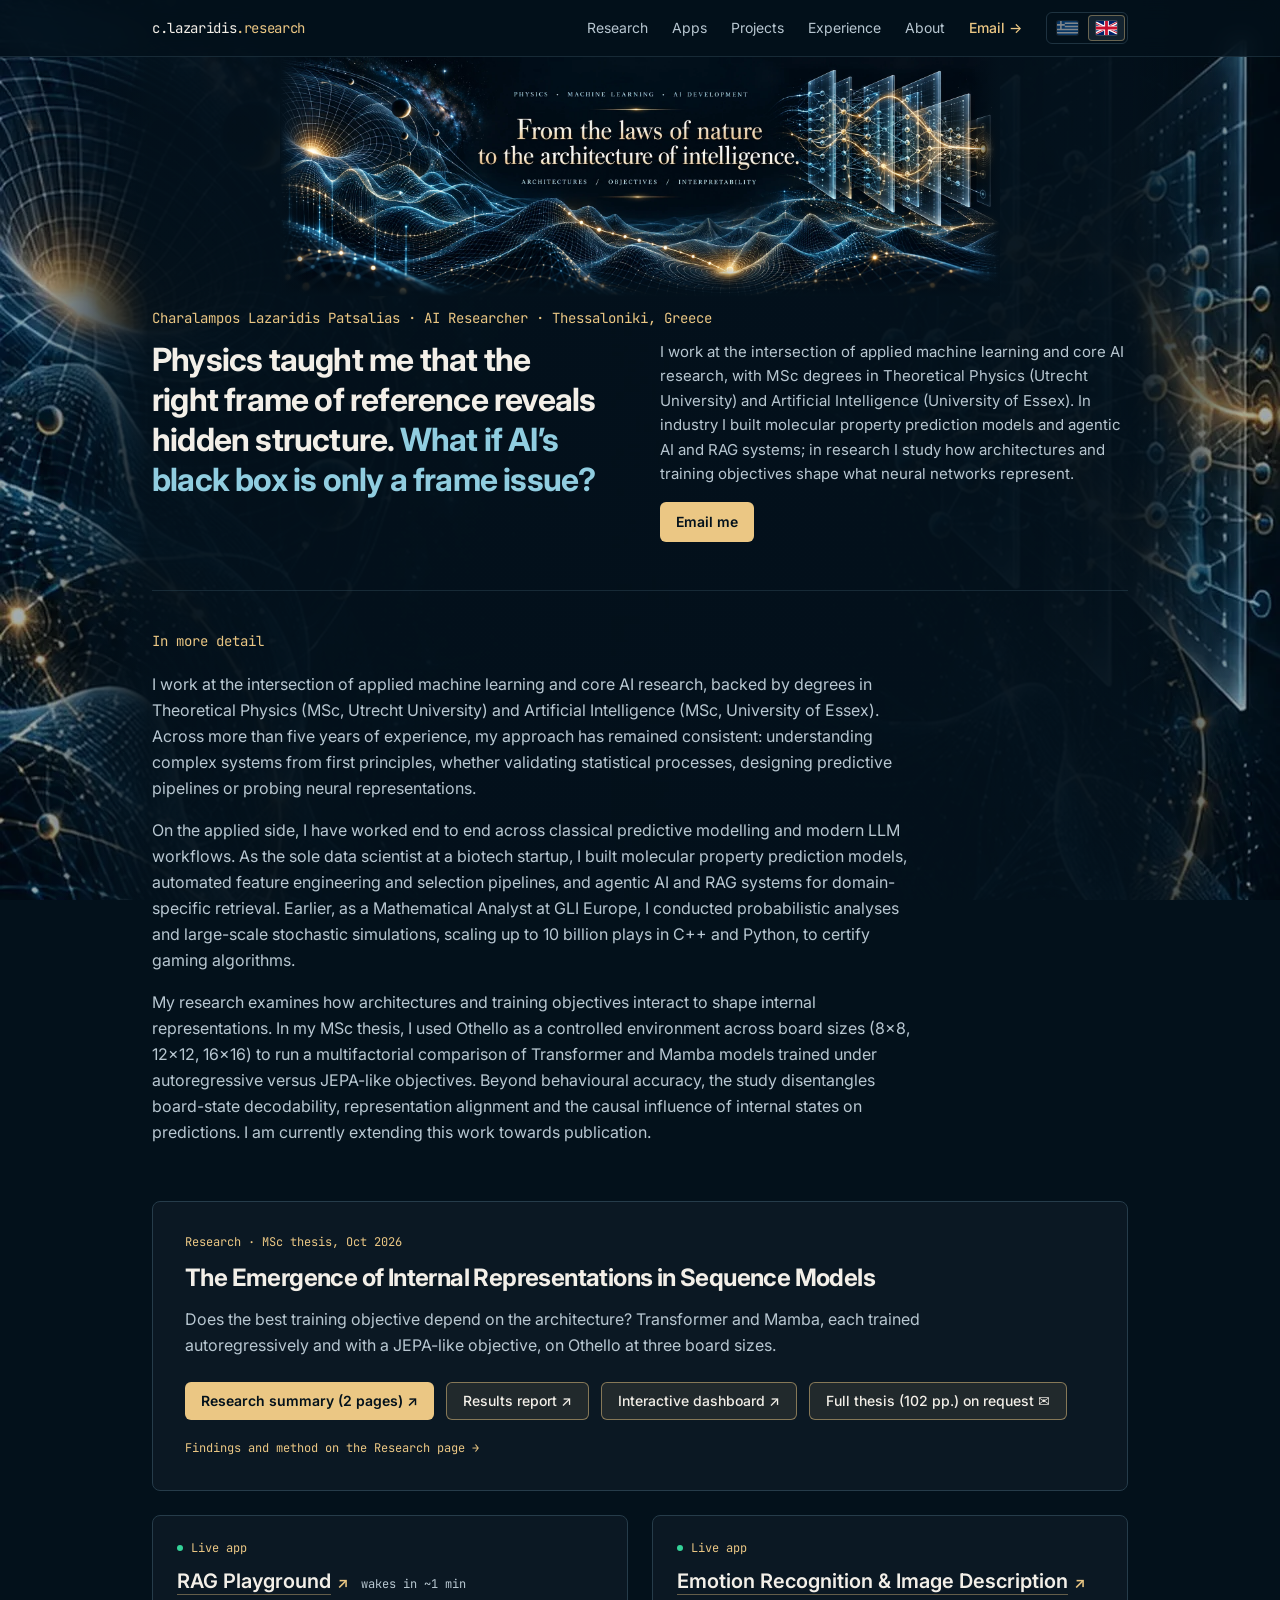
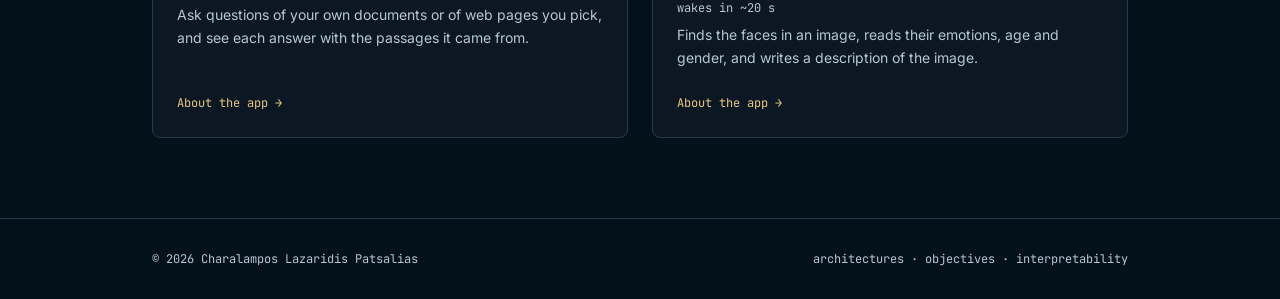
==== commit 57e63ba5: "Deploy" ====
--- a/about/index.html
+++ b/about/index.html
@@ -37,6 +37,7 @@
     <meta property="og:description" content="From physics to AI: background in physics, quantitative work, data science and applied machine learning, and how to get in touch." />
     <meta property="og:image" content="https://clazaridis.com/og.png" />
     <meta name="twitter:card" content="summary_large_image" />
+    <meta name="twitter:description" content="From physics to AI: background in physics, quantitative work, data science and applied machine learning, and how to get in touch." />
     <script type="application/ld+json">{"@context":"https://schema.org","@type":"Person","name":"Charalampos Lazaridis Patsalias","url":"https://clazaridis.com/","jobTitle":"AI Researcher","alumniOf":["University of Essex","Utrecht University","Aristotle University of Thessaloniki"],"sameAs":["https://github.com/Babis1987","https://www.linkedin.com/in/charalampos-lazaridis-patsalias/","https://huggingface.co/mpampinos1987"]}</script>
     <link rel="preconnect" href="https://fonts.googleapis.com" />
     <link rel="preconnect" href="https://fonts.gstatic.com" crossorigin />
@@ -50,8 +51,8 @@
       async
       src="https://gc.zgo.at/count.js"
     ></script>
-    <script type="module" crossorigin src="/assets/index-BOpsHjH2.js"></script>
-    <link rel="stylesheet" crossorigin href="/assets/index-CIjKCAD7.css">
+    <script type="module" crossorigin src="/assets/index-u_GeR7kb.js"></script>
+    <link rel="stylesheet" crossorigin href="/assets/index-CNct_JPy.css">
   </head>
   <body>
     <div id="root"></div>
--- a/assets/index-CNct_JPy.css
+++ b/assets/index-CNct_JPy.css
@@ -0,0 +1 @@
+*,:before,:after{--tw-border-spacing-x: 0;--tw-border-spacing-y: 0;--tw-translate-x: 0;--tw-translate-y: 0;--tw-rotate: 0;--tw-skew-x: 0;--tw-skew-y: 0;--tw-scale-x: 1;--tw-scale-y: 1;--tw-pan-x: ;--tw-pan-y: ;--tw-pinch-zoom: ;--tw-scroll-snap-strictness: proximity;--tw-gradient-from-position: ;--tw-gradient-via-position: ;--tw-gradient-to-position: ;--tw-ordinal: ;--tw-slashed-zero: ;--tw-numeric-figure: ;--tw-numeric-spacing: ;--tw-numeric-fraction: ;--tw-ring-inset: ;--tw-ring-offset-width: 0px;--tw-ring-offset-color: #fff;--tw-ring-color: rgb(59 130 246 / .5);--tw-ring-offset-shadow: 0 0 #0000;--tw-ring-shadow: 0 0 #0000;--tw-shadow: 0 0 #0000;--tw-shadow-colored: 0 0 #0000;--tw-blur: ;--tw-brightness: ;--tw-contrast: ;--tw-grayscale: ;--tw-hue-rotate: ;--tw-invert: ;--tw-saturate: ;--tw-sepia: ;--tw-drop-shadow: ;--tw-backdrop-blur: ;--tw-backdrop-brightness: ;--tw-backdrop-contrast: ;--tw-backdrop-grayscale: ;--tw-backdrop-hue-rotate: ;--tw-backdrop-invert: ;--tw-backdrop-opacity: ;--tw-backdrop-saturate: ;--tw-backdrop-sepia: ;--tw-contain-size: ;--tw-contain-layout: ;--tw-contain-paint: ;--tw-contain-style: }::backdrop{--tw-border-spacing-x: 0;--tw-border-spacing-y: 0;--tw-translate-x: 0;--tw-translate-y: 0;--tw-rotate: 0;--tw-skew-x: 0;--tw-skew-y: 0;--tw-scale-x: 1;--tw-scale-y: 1;--tw-pan-x: ;--tw-pan-y: ;--tw-pinch-zoom: ;--tw-scroll-snap-strictness: proximity;--tw-gradient-from-position: ;--tw-gradient-via-position: ;--tw-gradient-to-position: ;--tw-ordinal: ;--tw-slashed-zero: ;--tw-numeric-figure: ;--tw-numeric-spacing: ;--tw-numeric-fraction: ;--tw-ring-inset: ;--tw-ring-offset-width: 0px;--tw-ring-offset-color: #fff;--tw-ring-color: rgb(59 130 246 / .5);--tw-ring-offset-shadow: 0 0 #0000;--tw-ring-shadow: 0 0 #0000;--tw-shadow: 0 0 #0000;--tw-shadow-colored: 0 0 #0000;--tw-blur: ;--tw-brightness: ;--tw-contrast: ;--tw-grayscale: ;--tw-hue-rotate: ;--tw-invert: ;--tw-saturate: ;--tw-sepia: ;--tw-drop-shadow: ;--tw-backdrop-blur: ;--tw-backdrop-brightness: ;--tw-backdrop-contrast: ;--tw-backdrop-grayscale: ;--tw-backdrop-hue-rotate: ;--tw-backdrop-invert: ;--tw-backdrop-opacity: ;--tw-backdrop-saturate: ;--tw-backdrop-sepia: ;--tw-contain-size: ;--tw-contain-layout: ;--tw-contain-paint: ;--tw-contain-style: }*,:before,:after{box-sizing:border-box;border-width:0;border-style:solid;border-color:#e5e7eb}:before,:after{--tw-content: ""}html,:host{line-height:1.5;-webkit-text-size-adjust:100%;-moz-tab-size:4;-o-tab-size:4;tab-size:4;font-family:ui-sans-serif,system-ui,sans-serif,"Apple Color Emoji","Segoe UI Emoji",Segoe UI Symbol,"Noto Color Emoji";font-feature-settings:normal;font-variation-settings:normal;-webkit-tap-highlight-color:transparent}body{margin:0;line-height:inherit}hr{height:0;color:inherit;border-top-width:1px}abbr:where([title]){-webkit-text-decoration:underline dotted;text-decoration:underline dotted}h1,h2,h3,h4,h5,h6{font-size:inherit;font-weight:inherit}a{color:inherit;text-decoration:inherit}b,strong{font-weight:bolder}code,kbd,samp,pre{font-family:ui-monospace,SFMono-Regular,Menlo,Monaco,Consolas,Liberation Mono,Courier New,monospace;font-feature-settings:normal;font-variation-settings:normal;font-size:1em}small{font-size:80%}sub,sup{font-size:75%;line-height:0;position:relative;vertical-align:baseline}sub{bottom:-.25em}sup{top:-.5em}table{text-indent:0;border-color:inherit;border-collapse:collapse}button,input,optgroup,select,textarea{font-family:inherit;font-feature-settings:inherit;font-variation-settings:inherit;font-size:100%;font-weight:inherit;line-height:inherit;letter-spacing:inherit;color:inherit;margin:0;padding:0}button,select{text-transform:none}button,input:where([type=button]),input:where([type=reset]),input:where([type=submit]){-webkit-appearance:button;background-color:transparent;background-image:none}:-moz-focusring{outline:auto}:-moz-ui-invalid{box-shadow:none}progress{vertical-align:baseline}::-webkit-inner-spin-button,::-webkit-outer-spin-button{height:auto}[type=search]{-webkit-appearance:textfield;outline-offset:-2px}::-webkit-search-decoration{-webkit-appearance:none}::-webkit-file-upload-button{-webkit-appearance:button;font:inherit}summary{display:list-item}blockquote,dl,dd,h1,h2,h3,h4,h5,h6,hr,figure,p,pre{margin:0}fieldset{margin:0;padding:0}legend{padding:0}ol,ul,menu{list-style:none;margin:0;padding:0}dialog{padding:0}textarea{resize:vertical}input::-moz-placeholder,textarea::-moz-placeholder{opacity:1;color:#9ca3af}input::placeholder,textarea::placeholder{opacity:1;color:#9ca3af}button,[role=button]{cursor:pointer}:disabled{cursor:default}img,svg,video,canvas,audio,iframe,embed,object{display:block;vertical-align:middle}img,video{max-width:100%;height:auto}[hidden]:where(:not([hidden=until-found])){display:none}:root{color-scheme:dark;--background: 206 79% 6%;--foreground: 42 30% 93%;--card: 207 54% 9%;--card-foreground: 42 30% 93%;--popover: 207 54% 9%;--popover-foreground: 42 30% 93%;--primary: 39 72% 72%;--primary-foreground: 206 79% 6%;--secondary: 206 43% 13%;--secondary-foreground: 42 30% 93%;--muted: 206 43% 13%;--muted-foreground: 204 21% 77%;--accent: 194 56% 72%;--accent-foreground: 206 79% 6%;--destructive: 0 72% 51%;--destructive-foreground: 0 0% 98%;--border: 204 32% 22%;--input: 204 32% 22%;--ring: 39 72% 72%;--radius: .5rem}*{border-color:hsl(var(--border))}html{scroll-behavior:smooth;scroll-padding-top:5rem}html,body{overflow-x:clip}body{background-color:hsl(var(--background));color:hsl(var(--foreground));-webkit-font-smoothing:antialiased;-moz-osx-font-smoothing:grayscale;font-family:Inter,system-ui,-apple-system,sans-serif}::-moz-selection{background:hsl(var(--primary) / .25)}::selection{background:hsl(var(--primary) / .25)}:focus-visible{outline:2px solid hsl(var(--ring));outline-offset:4px}.container{width:100%}@media(min-width:640px){.container{max-width:640px}}@media(min-width:768px){.container{max-width:768px}}@media(min-width:1024px){.container{max-width:1024px}}@media(min-width:1280px){.container{max-width:1280px}}@media(min-width:1536px){.container{max-width:1536px}}.research-site{position:relative;isolation:isolate;background:hsl(var(--background))}.site-art{position:fixed;inset:0;z-index:-1;overflow:clip;pointer-events:none;background:hsl(var(--background))}.site-art__image{position:absolute;top:0;left:0;display:block;width:100%;height:auto;min-height:100%;-o-object-fit:cover;object-fit:cover;-o-object-position:center top;object-position:center top;opacity:.65;will-change:transform}.site-art:after{content:"";position:absolute;inset:0;width:min(100%,75rem);margin-inline:auto;background:linear-gradient(90deg,transparent,hsl(var(--background) / .94) 9%,hsl(var(--background) / .96) 50%,hsl(var(--background) / .94) 91%,transparent)}.research-section{position:relative;background:transparent}.research-cover{position:relative;background:hsl(var(--background))}.research-cover:after{content:"";position:absolute;inset:0;pointer-events:none;background:linear-gradient(180deg,transparent 88%,hsl(var(--background))),linear-gradient(90deg,hsl(var(--background)),transparent 4% 96%,hsl(var(--background)))}.hero-question{color:hsl(var(--accent))}.research-site .reveal{opacity:0;transform:translateY(22px);transition:opacity 1.1s cubic-bezier(.22,1,.36,1),transform 1.1s cubic-bezier(.22,1,.36,1),border-color .15s ease}.research-site .reveal.is-visible{opacity:1;transform:translateY(0)}.hero-stats{box-shadow:0 12px 40px #01090f4d}.sr-only{position:absolute;width:1px;height:1px;padding:0;margin:-1px;overflow:hidden;clip:rect(0,0,0,0);white-space:nowrap;border-width:0}.pointer-events-none{pointer-events:none}.visible{visibility:visible}.invisible{visibility:hidden}.fixed{position:fixed}.absolute{position:absolute}.relative{position:relative}.inset-0{inset:0}.inset-x-0{left:0;right:0}.inset-y-0{top:0;bottom:0}.-bottom-12{bottom:-3rem}.-left-12{left:-3rem}.-left-\[31px\]{left:-31px}.-right-12{right:-3rem}.-top-12{top:-3rem}.bottom-0{bottom:0}.left-0{left:0}.left-1\/2{left:50%}.left-2{left:.5rem}.left-\[50\%\]{left:50%}.right-0{right:0}.right-1{right:.25rem}.right-2{right:.5rem}.right-3{right:.75rem}.right-4{right:1rem}.top-0{top:0}.top-1{top:.25rem}.top-1\.5{top:.375rem}.top-1\/2{top:50%}.top-3\.5{top:.875rem}.top-4{top:1rem}.top-\[1px\]{top:1px}.top-\[50\%\]{top:50%}.top-\[60\%\]{top:60%}.top-full{top:100%}.isolate{isolation:isolate}.z-10{z-index:10}.z-20{z-index:20}.z-50{z-index:50}.z-\[1\]{z-index:1}.order-first{order:-9999}.order-last{order:9999}.col-start-2{grid-column-start:2}.row-span-2{grid-row:span 2 / span 2}.row-start-1{grid-row-start:1}.\!m-0{margin:0!important}.-mx-1{margin-left:-.25rem;margin-right:-.25rem}.-my-2{margin-top:-.5rem;margin-bottom:-.5rem}.mx-2{margin-left:.5rem;margin-right:.5rem}.mx-3\.5{margin-left:.875rem;margin-right:.875rem}.mx-auto{margin-left:auto;margin-right:auto}.my-0{margin-top:0;margin-bottom:0}.my-0\.5{margin-top:.125rem;margin-bottom:.125rem}.my-1{margin-top:.25rem;margin-bottom:.25rem}.-ml-4{margin-left:-1rem}.-mr-2{margin-right:-.5rem}.-mt-4{margin-top:-1rem}.mb-1{margin-bottom:.25rem}.mb-1\.5{margin-bottom:.375rem}.mb-2{margin-bottom:.5rem}.mb-3{margin-bottom:.75rem}.mb-4{margin-bottom:1rem}.mb-5{margin-bottom:1.25rem}.ml-1{margin-left:.25rem}.ml-1\.5{margin-left:.375rem}.ml-4{margin-left:1rem}.ml-auto{margin-left:auto}.mt-0\.5{margin-top:.125rem}.mt-1{margin-top:.25rem}.mt-1\.5{margin-top:.375rem}.mt-10{margin-top:2.5rem}.mt-12{margin-top:3rem}.mt-14{margin-top:3.5rem}.mt-2{margin-top:.5rem}.mt-3{margin-top:.75rem}.mt-4{margin-top:1rem}.mt-5{margin-top:1.25rem}.mt-6{margin-top:1.5rem}.mt-8{margin-top:2rem}.mt-auto{margin-top:auto}.line-clamp-1{overflow:hidden;display:-webkit-box;-webkit-box-orient:vertical;-webkit-line-clamp:1}.line-clamp-2{overflow:hidden;display:-webkit-box;-webkit-box-orient:vertical;-webkit-line-clamp:2}.block{display:block}.inline-block{display:inline-block}.inline{display:inline}.flex{display:flex}.inline-flex{display:inline-flex}.table{display:table}.table-caption{display:table-caption}.table-cell{display:table-cell}.table-row{display:table-row}.grid{display:grid}.hidden{display:none}.aspect-square{aspect-ratio:1 / 1}.aspect-video{aspect-ratio:16 / 9}.size-10{width:2.5rem;height:2.5rem}.size-2{width:.5rem;height:.5rem}.size-2\.5{width:.625rem;height:.625rem}.size-3{width:.75rem;height:.75rem}.size-3\.5{width:.875rem;height:.875rem}.size-4{width:1rem;height:1rem}.size-6{width:1.5rem;height:1.5rem}.size-7{width:1.75rem;height:1.75rem}.size-8{width:2rem;height:2rem}.size-9{width:2.25rem;height:2.25rem}.size-auto{width:auto;height:auto}.size-full{width:100%;height:100%}.h-1\.5{height:.375rem}.h-10{height:2.5rem}.h-12{height:3rem}.h-14{height:3.5rem}.h-2{height:.5rem}.h-2\.5{height:.625rem}.h-3\.5{height:.875rem}.h-4{height:1rem}.h-5{height:1.25rem}.h-6{height:1.5rem}.h-7{height:1.75rem}.h-72{height:18rem}.h-8{height:2rem}.h-9{height:2.25rem}.h-\[1\.15rem\]{height:1.15rem}.h-\[calc\(100\%-1px\)\]{height:calc(100% - 1px)}.h-\[var\(--radix-navigation-menu-viewport-height\)\]{height:var(--radix-navigation-menu-viewport-height)}.h-\[var\(--radix-select-trigger-height\)\]{height:var(--radix-select-trigger-height)}.h-auto{height:auto}.h-full{height:100%}.h-px{height:1px}.h-svh{height:100svh}.max-h-\[300px\]{max-height:300px}.max-h-\[85vh\]{max-height:85vh}.min-h-0{min-height:0px}.min-h-16{min-height:4rem}.min-h-4{min-height:1rem}.min-h-screen{min-height:100vh}.min-h-svh{min-height:100svh}.w-0{width:0px}.w-1{width:.25rem}.w-1\.5{width:.375rem}.w-2{width:.5rem}.w-2\.5{width:.625rem}.w-3{width:.75rem}.w-3\/4{width:75%}.w-4{width:1rem}.w-5{width:1.25rem}.w-64{width:16rem}.w-72{width:18rem}.w-8{width:2rem}.w-9{width:2.25rem}.w-\[100px\]{width:100px}.w-\[21px\]{width:21px}.w-auto{width:auto}.w-fit{width:-moz-fit-content;width:fit-content}.w-full{width:100%}.w-max{width:-moz-max-content;width:max-content}.w-px{width:1px}.min-w-0{min-width:0px}.min-w-10{min-width:2.5rem}.min-w-5{min-width:1.25rem}.min-w-8{min-width:2rem}.min-w-9{min-width:2.25rem}.min-w-\[12rem\]{min-width:12rem}.min-w-\[8rem\]{min-width:8rem}.min-w-\[var\(--radix-select-trigger-width\)\]{min-width:var(--radix-select-trigger-width)}.max-w-2xl{max-width:42rem}.max-w-3xl{max-width:48rem}.max-w-5xl{max-width:64rem}.max-w-\[calc\(100\%-2rem\)\]{max-width:calc(100% - 2rem)}.max-w-max{max-width:-moz-max-content;max-width:max-content}.max-w-sm{max-width:24rem}.max-w-xl{max-width:36rem}.flex-1{flex:1 1 0%}.shrink-0{flex-shrink:0}.grow{flex-grow:1}.grow-0{flex-grow:0}.basis-full{flex-basis:100%}.caption-bottom{caption-side:bottom}.border-collapse{border-collapse:collapse}.-translate-x-1\/2{--tw-translate-x: -50%;transform:translate(var(--tw-translate-x),var(--tw-translate-y)) rotate(var(--tw-rotate)) skew(var(--tw-skew-x)) skewY(var(--tw-skew-y)) scaleX(var(--tw-scale-x)) scaleY(var(--tw-scale-y))}.-translate-x-px{--tw-translate-x: -1px;transform:translate(var(--tw-translate-x),var(--tw-translate-y)) rotate(var(--tw-rotate)) skew(var(--tw-skew-x)) skewY(var(--tw-skew-y)) scaleX(var(--tw-scale-x)) scaleY(var(--tw-scale-y))}.-translate-y-1\/2{--tw-translate-y: -50%;transform:translate(var(--tw-translate-x),var(--tw-translate-y)) rotate(var(--tw-rotate)) skew(var(--tw-skew-x)) skewY(var(--tw-skew-y)) scaleX(var(--tw-scale-x)) scaleY(var(--tw-scale-y))}.translate-x-\[-50\%\]{--tw-translate-x: -50%;transform:translate(var(--tw-translate-x),var(--tw-translate-y)) rotate(var(--tw-rotate)) skew(var(--tw-skew-x)) skewY(var(--tw-skew-y)) scaleX(var(--tw-scale-x)) scaleY(var(--tw-scale-y))}.translate-x-px{--tw-translate-x: 1px;transform:translate(var(--tw-translate-x),var(--tw-translate-y)) rotate(var(--tw-rotate)) skew(var(--tw-skew-x)) skewY(var(--tw-skew-y)) scaleX(var(--tw-scale-x)) scaleY(var(--tw-scale-y))}.translate-y-0\.5{--tw-translate-y: .125rem;transform:translate(var(--tw-translate-x),var(--tw-translate-y)) rotate(var(--tw-rotate)) skew(var(--tw-skew-x)) skewY(var(--tw-skew-y)) scaleX(var(--tw-scale-x)) scaleY(var(--tw-scale-y))}.translate-y-\[-50\%\]{--tw-translate-y: -50%;transform:translate(var(--tw-translate-x),var(--tw-translate-y)) rotate(var(--tw-rotate)) skew(var(--tw-skew-x)) skewY(var(--tw-skew-y)) scaleX(var(--tw-scale-x)) scaleY(var(--tw-scale-y))}.translate-y-\[calc\(-50\%_-_2px\)\]{--tw-translate-y: calc(-50% - 2px) ;transform:translate(var(--tw-translate-x),var(--tw-translate-y)) rotate(var(--tw-rotate)) skew(var(--tw-skew-x)) skewY(var(--tw-skew-y)) scaleX(var(--tw-scale-x)) scaleY(var(--tw-scale-y))}.rotate-45{--tw-rotate: 45deg;transform:translate(var(--tw-translate-x),var(--tw-translate-y)) rotate(var(--tw-rotate)) skew(var(--tw-skew-x)) skewY(var(--tw-skew-y)) scaleX(var(--tw-scale-x)) scaleY(var(--tw-scale-y))}.rotate-90{--tw-rotate: 90deg;transform:translate(var(--tw-translate-x),var(--tw-translate-y)) rotate(var(--tw-rotate)) skew(var(--tw-skew-x)) skewY(var(--tw-skew-y)) scaleX(var(--tw-scale-x)) scaleY(var(--tw-scale-y))}.transform{transform:translate(var(--tw-translate-x),var(--tw-translate-y)) rotate(var(--tw-rotate)) skew(var(--tw-skew-x)) skewY(var(--tw-skew-y)) scaleX(var(--tw-scale-x)) scaleY(var(--tw-scale-y))}@keyframes caret-blink{0%,70%,to{opacity:1}20%,50%{opacity:0}}.animate-caret-blink{animation:caret-blink 1.25s ease-out infinite}@keyframes pulse{50%{opacity:.5}}.animate-pulse{animation:pulse 2s cubic-bezier(.4,0,.6,1) infinite}@keyframes spin{to{transform:rotate(360deg)}}.animate-spin{animation:spin 1s linear infinite}.cursor-default{cursor:default}.cursor-pointer{cursor:pointer}.cursor-text{cursor:text}.touch-none{touch-action:none}.select-none{-webkit-user-select:none;-moz-user-select:none;user-select:none}.resize-none{resize:none}.resize{resize:both}.scroll-my-1{scroll-margin-top:.25rem;scroll-margin-bottom:.25rem}.scroll-mt-20{scroll-margin-top:5rem}.scroll-py-1{scroll-padding-top:.25rem;scroll-padding-bottom:.25rem}.list-disc{list-style-type:disc}.list-none{list-style-type:none}.auto-rows-min{grid-auto-rows:min-content}.grid-cols-2{grid-template-columns:repeat(2,minmax(0,1fr))}.grid-cols-\[0_1fr\]{grid-template-columns:0 1fr}.grid-rows-\[auto_auto\]{grid-template-rows:auto auto}.flex-row{flex-direction:row}.flex-col{flex-direction:column}.flex-col-reverse{flex-direction:column-reverse}.flex-wrap{flex-wrap:wrap}.place-content-center{place-content:center}.items-start{align-items:flex-start}.items-end{align-items:flex-end}.items-center{align-items:center}.items-baseline{align-items:baseline}.items-stretch{align-items:stretch}.justify-start{justify-content:flex-start}.justify-center{justify-content:center}.justify-between{justify-content:space-between}.justify-items-start{justify-items:start}.gap-0\.5{gap:.125rem}.gap-1{gap:.25rem}.gap-1\.5{gap:.375rem}.gap-10{gap:2.5rem}.gap-12{gap:3rem}.gap-2{gap:.5rem}.gap-2\.5{gap:.625rem}.gap-3{gap:.75rem}.gap-4{gap:1rem}.gap-6{gap:1.5rem}.gap-7{gap:1.75rem}.gap-8{gap:2rem}.gap-\[--spacing\(var\(--gap\)\)\]{gap:var(--spacing(var(--gap)))}.gap-px{gap:1px}.gap-x-3{-moz-column-gap:.75rem;column-gap:.75rem}.gap-y-0\.5{row-gap:.125rem}.gap-y-1{row-gap:.25rem}.space-y-1>:not([hidden])~:not([hidden]){--tw-space-y-reverse: 0;margin-top:calc(.25rem * calc(1 - var(--tw-space-y-reverse)));margin-bottom:calc(.25rem * var(--tw-space-y-reverse))}.space-y-1\.5>:not([hidden])~:not([hidden]){--tw-space-y-reverse: 0;margin-top:calc(.375rem * calc(1 - var(--tw-space-y-reverse)));margin-bottom:calc(.375rem * var(--tw-space-y-reverse))}.space-y-3>:not([hidden])~:not([hidden]){--tw-space-y-reverse: 0;margin-top:calc(.75rem * calc(1 - var(--tw-space-y-reverse)));margin-bottom:calc(.75rem * var(--tw-space-y-reverse))}.space-y-4>:not([hidden])~:not([hidden]){--tw-space-y-reverse: 0;margin-top:calc(1rem * calc(1 - var(--tw-space-y-reverse)));margin-bottom:calc(1rem * var(--tw-space-y-reverse))}.space-y-5>:not([hidden])~:not([hidden]){--tw-space-y-reverse: 0;margin-top:calc(1.25rem * calc(1 - var(--tw-space-y-reverse)));margin-bottom:calc(1.25rem * var(--tw-space-y-reverse))}.space-y-6>:not([hidden])~:not([hidden]){--tw-space-y-reverse: 0;margin-top:calc(1.5rem * calc(1 - var(--tw-space-y-reverse)));margin-bottom:calc(1.5rem * var(--tw-space-y-reverse))}.space-y-8>:not([hidden])~:not([hidden]){--tw-space-y-reverse: 0;margin-top:calc(2rem * calc(1 - var(--tw-space-y-reverse)));margin-bottom:calc(2rem * var(--tw-space-y-reverse))}.self-start{align-self:flex-start}.self-stretch{align-self:stretch}.justify-self-end{justify-self:end}.overflow-auto{overflow:auto}.overflow-hidden{overflow:hidden}.overflow-x-auto{overflow-x:auto}.overflow-y-auto{overflow-y:auto}.overflow-x-hidden{overflow-x:hidden}.whitespace-nowrap{white-space:nowrap}.break-words{overflow-wrap:break-word}.rounded{border-radius:.25rem}.rounded-\[2px\]{border-radius:2px}.rounded-\[4px\]{border-radius:4px}.rounded-\[calc\(var\(--radius\)-5px\)\]{border-radius:calc(var(--radius) - 5px)}.rounded-\[inherit\]{border-radius:inherit}.rounded-full{border-radius:9999px}.rounded-lg{border-radius:var(--radius)}.rounded-md{border-radius:calc(var(--radius) - 2px)}.rounded-none{border-radius:0}.rounded-sm{border-radius:calc(var(--radius) - 4px)}.rounded-xl{border-radius:calc(var(--radius) + 4px)}.rounded-xs{border-radius:calc(var(--radius) - 6px)}.rounded-l-md{border-top-left-radius:calc(var(--radius) - 2px);border-bottom-left-radius:calc(var(--radius) - 2px)}.rounded-r-md{border-top-right-radius:calc(var(--radius) - 2px);border-bottom-right-radius:calc(var(--radius) - 2px)}.rounded-tl-sm{border-top-left-radius:calc(var(--radius) - 4px)}.border{border-width:1px}.border-0{border-width:0px}.border-\[1\.5px\]{border-width:1.5px}.border-y{border-top-width:1px;border-bottom-width:1px}.border-b{border-bottom-width:1px}.border-l{border-left-width:1px}.border-l-2{border-left-width:2px}.border-r{border-right-width:1px}.border-t{border-top-width:1px}.border-dashed{border-style:dashed}.border-border{border-color:hsl(var(--border))}.border-border\/50{border-color:hsl(var(--border) / .5)}.border-border\/60{border-color:hsl(var(--border) / .6)}.border-border\/80{border-color:hsl(var(--border) / .8)}.border-input{border-color:hsl(var(--input))}.border-primary{border-color:hsl(var(--primary))}.border-primary\/30{border-color:hsl(var(--primary) / .3)}.border-primary\/50{border-color:hsl(var(--primary) / .5)}.border-sidebar-border{border-color:hsl(var(--sidebar-border))}.border-transparent{border-color:transparent}.border-l-transparent{border-left-color:transparent}.border-t-transparent{border-top-color:transparent}.bg-accent{background-color:hsl(var(--accent))}.bg-background{background-color:hsl(var(--background))}.bg-background\/80{background-color:hsl(var(--background) / .8)}.bg-black\/50{background-color:#00000080}.bg-border{background-color:hsl(var(--border))}.bg-card{background-color:hsl(var(--card))}.bg-destructive{--tw-bg-opacity: 1;background-color:hsl(var(--destructive) / var(--tw-bg-opacity, 1))}.bg-emerald-400{--tw-bg-opacity: 1;background-color:rgb(52 211 153 / var(--tw-bg-opacity, 1))}.bg-foreground{background-color:hsl(var(--foreground))}.bg-input{background-color:hsl(var(--input))}.bg-muted{background-color:hsl(var(--muted))}.bg-muted\/50{background-color:hsl(var(--muted) / .5)}.bg-popover{background-color:hsl(var(--popover))}.bg-primary{background-color:hsl(var(--primary))}.bg-primary\/10{background-color:hsl(var(--primary) / .1)}.bg-primary\/20{background-color:hsl(var(--primary) / .2)}.bg-primary\/5{background-color:hsl(var(--primary) / .05)}.bg-primary\/80{background-color:hsl(var(--primary) / .8)}.bg-primary\/90{background-color:hsl(var(--primary) / .9)}.bg-secondary{background-color:hsl(var(--secondary))}.bg-secondary\/60{background-color:hsl(var(--secondary) / .6)}.bg-sidebar{background-color:hsl(var(--sidebar-background))}.bg-sidebar-border{background-color:hsl(var(--sidebar-border))}.bg-transparent{background-color:transparent}.bg-white{--tw-bg-opacity: 1;background-color:rgb(255 255 255 / var(--tw-bg-opacity, 1))}.fill-current{fill:currentColor}.fill-foreground{fill:hsl(var(--foreground))}.fill-primary{fill:hsl(var(--primary))}.p-0{padding:0}.p-0\.5{padding:.125rem}.p-1{padding:.25rem}.p-2{padding:.5rem}.p-3{padding:.75rem}.p-4{padding:1rem}.p-5{padding:1.25rem}.p-6{padding:1.5rem}.p-\[3px\]{padding:3px}.p-px{padding:1px}.px-1{padding-left:.25rem;padding-right:.25rem}.px-1\.5{padding-left:.375rem;padding-right:.375rem}.px-2{padding-left:.5rem;padding-right:.5rem}.px-2\.5{padding-left:.625rem;padding-right:.625rem}.px-3{padding-left:.75rem;padding-right:.75rem}.px-4{padding-left:1rem;padding-right:1rem}.px-5{padding-left:1.25rem;padding-right:1.25rem}.px-6{padding-left:1.5rem;padding-right:1.5rem}.py-0\.5{padding-top:.125rem;padding-bottom:.125rem}.py-1{padding-top:.25rem;padding-bottom:.25rem}.py-1\.5{padding-top:.375rem;padding-bottom:.375rem}.py-2{padding-top:.5rem;padding-bottom:.5rem}.py-2\.5{padding-top:.625rem;padding-bottom:.625rem}.py-20{padding-top:5rem;padding-bottom:5rem}.py-3{padding-top:.75rem;padding-bottom:.75rem}.py-4{padding-top:1rem;padding-bottom:1rem}.py-6{padding-top:1.5rem;padding-bottom:1.5rem}.py-8{padding-top:2rem;padding-bottom:2rem}.pb-10{padding-bottom:2.5rem}.pb-14{padding-bottom:3.5rem}.pb-20{padding-bottom:5rem}.pb-3{padding-bottom:.75rem}.pb-4{padding-bottom:1rem}.pl-2{padding-left:.5rem}.pl-3{padding-left:.75rem}.pl-4{padding-left:1rem}.pl-6{padding-left:1.5rem}.pl-8{padding-left:2rem}.pr-1{padding-right:.25rem}.pr-2{padding-right:.5rem}.pr-2\.5{padding-right:.625rem}.pr-3{padding-right:.75rem}.pr-8{padding-right:2rem}.pt-0{padding-top:0}.pt-10{padding-top:2.5rem}.pt-14{padding-top:3.5rem}.pt-3{padding-top:.75rem}.pt-4{padding-top:1rem}.pt-6{padding-top:1.5rem}.text-left{text-align:left}.text-center{text-align:center}.text-right{text-align:right}.align-middle{vertical-align:middle}.font-mono{font-family:ui-monospace,SFMono-Regular,Menlo,Monaco,Consolas,Liberation Mono,Courier New,monospace}.font-sans{font-family:ui-sans-serif,system-ui,sans-serif,"Apple Color Emoji","Segoe UI Emoji",Segoe UI Symbol,"Noto Color Emoji"}.text-2xl{font-size:1.5rem;line-height:2rem}.text-3xl{font-size:1.875rem;line-height:2.25rem}.text-\[0\.75em\]{font-size:.75em}.text-\[0\.8rem\]{font-size:.8rem}.text-\[11px\]{font-size:11px}.text-\[15px\]{font-size:15px}.text-base{font-size:1rem;line-height:1.5rem}.text-lg{font-size:1.125rem;line-height:1.75rem}.text-sm{font-size:.875rem;line-height:1.25rem}.text-sm\/relaxed{font-size:.875rem;line-height:1.625}.text-xl{font-size:1.25rem;line-height:1.75rem}.text-xs{font-size:.75rem;line-height:1rem}.font-bold{font-weight:700}.font-medium{font-weight:500}.font-normal{font-weight:400}.font-semibold{font-weight:600}.tabular-nums{--tw-numeric-spacing: tabular-nums;font-variant-numeric:var(--tw-ordinal) var(--tw-slashed-zero) var(--tw-numeric-figure) var(--tw-numeric-spacing) var(--tw-numeric-fraction)}.leading-\[1\.15\]{line-height:1.15}.leading-none{line-height:1}.leading-normal{line-height:1.5}.leading-relaxed{line-height:1.625}.leading-snug{line-height:1.375}.tracking-tight{letter-spacing:-.025em}.tracking-widest{letter-spacing:.1em}.text-accent-foreground{color:hsl(var(--accent-foreground))}.text-background{color:hsl(var(--background))}.text-card-foreground{color:hsl(var(--card-foreground))}.text-current{color:currentColor}.text-destructive{--tw-text-opacity: 1;color:hsl(var(--destructive) / var(--tw-text-opacity, 1))}.text-foreground{color:hsl(var(--foreground))}.text-foreground\/80{color:hsl(var(--foreground) / .8)}.text-foreground\/85{color:hsl(var(--foreground) / .85)}.text-muted-foreground{color:hsl(var(--muted-foreground))}.text-popover-foreground{color:hsl(var(--popover-foreground))}.text-primary{color:hsl(var(--primary))}.text-primary-foreground{color:hsl(var(--primary-foreground))}.text-primary\/80{color:hsl(var(--primary) / .8)}.text-secondary-foreground{color:hsl(var(--secondary-foreground))}.text-sidebar-foreground{color:hsl(var(--sidebar-foreground))}.text-sidebar-foreground\/70{color:hsl(var(--sidebar-foreground) / .7)}.text-white{--tw-text-opacity: 1;color:rgb(255 255 255 / var(--tw-text-opacity, 1))}.underline{text-decoration-line:underline}.decoration-primary\/40{text-decoration-color:hsl(var(--primary) / .4)}.decoration-1{text-decoration-thickness:1px}.underline-offset-4{text-underline-offset:4px}.underline-offset-\[6px\]{text-underline-offset:6px}.opacity-0{opacity:0}.opacity-50{opacity:.5}.opacity-70{opacity:.7}.shadow{--tw-shadow: 0 1px 3px 0 rgb(0 0 0 / .1), 0 1px 2px -1px rgb(0 0 0 / .1);--tw-shadow-colored: 0 1px 3px 0 var(--tw-shadow-color), 0 1px 2px -1px var(--tw-shadow-color);box-shadow:var(--tw-ring-offset-shadow, 0 0 #0000),var(--tw-ring-shadow, 0 0 #0000),var(--tw-shadow)}.shadow-\[0_0_0_1px_hsl\(var\(--sidebar-border\)\)\]{--tw-shadow: 0 0 0 1px hsl(var(--sidebar-border));--tw-shadow-colored: 0 0 0 1px var(--tw-shadow-color);box-shadow:var(--tw-ring-offset-shadow, 0 0 #0000),var(--tw-ring-shadow, 0 0 #0000),var(--tw-shadow)}.shadow-lg{--tw-shadow: 0 10px 15px -3px rgb(0 0 0 / .1), 0 4px 6px -4px rgb(0 0 0 / .1);--tw-shadow-colored: 0 10px 15px -3px var(--tw-shadow-color), 0 4px 6px -4px var(--tw-shadow-color);box-shadow:var(--tw-ring-offset-shadow, 0 0 #0000),var(--tw-ring-shadow, 0 0 #0000),var(--tw-shadow)}.shadow-md{--tw-shadow: 0 4px 6px -1px rgb(0 0 0 / .1), 0 2px 4px -2px rgb(0 0 0 / .1);--tw-shadow-colored: 0 4px 6px -1px var(--tw-shadow-color), 0 2px 4px -2px var(--tw-shadow-color);box-shadow:var(--tw-ring-offset-shadow, 0 0 #0000),var(--tw-ring-shadow, 0 0 #0000),var(--tw-shadow)}.shadow-none{--tw-shadow: 0 0 #0000;--tw-shadow-colored: 0 0 #0000;box-shadow:var(--tw-ring-offset-shadow, 0 0 #0000),var(--tw-ring-shadow, 0 0 #0000),var(--tw-shadow)}.shadow-sm{--tw-shadow: 0 1px 2px 0 rgb(0 0 0 / .05);--tw-shadow-colored: 0 1px 2px 0 var(--tw-shadow-color);box-shadow:var(--tw-ring-offset-shadow, 0 0 #0000),var(--tw-ring-shadow, 0 0 #0000),var(--tw-shadow)}.shadow-xl{--tw-shadow: 0 20px 25px -5px rgb(0 0 0 / .1), 0 8px 10px -6px rgb(0 0 0 / .1);--tw-shadow-colored: 0 20px 25px -5px var(--tw-shadow-color), 0 8px 10px -6px var(--tw-shadow-color);box-shadow:var(--tw-ring-offset-shadow, 0 0 #0000),var(--tw-ring-shadow, 0 0 #0000),var(--tw-shadow)}.shadow-xs{--tw-shadow: 0 1px 2px 0 rgb(0 0 0 / .05);--tw-shadow-colored: 0 1px 2px 0 var(--tw-shadow-color);box-shadow:var(--tw-ring-offset-shadow, 0 0 #0000),var(--tw-ring-shadow, 0 0 #0000),var(--tw-shadow)}.outline-none{outline:2px solid transparent;outline-offset:2px}.outline{outline-style:solid}.ring{--tw-ring-offset-shadow: var(--tw-ring-inset) 0 0 0 var(--tw-ring-offset-width) var(--tw-ring-offset-color);--tw-ring-shadow: var(--tw-ring-inset) 0 0 0 calc(3px + var(--tw-ring-offset-width)) var(--tw-ring-color);box-shadow:var(--tw-ring-offset-shadow),var(--tw-ring-shadow),var(--tw-shadow, 0 0 #0000)}.ring-0{--tw-ring-offset-shadow: var(--tw-ring-inset) 0 0 0 var(--tw-ring-offset-width) var(--tw-ring-offset-color);--tw-ring-shadow: var(--tw-ring-inset) 0 0 0 calc(0px + var(--tw-ring-offset-width)) var(--tw-ring-color);box-shadow:var(--tw-ring-offset-shadow),var(--tw-ring-shadow),var(--tw-shadow, 0 0 #0000)}.ring-1{--tw-ring-offset-shadow: var(--tw-ring-inset) 0 0 0 var(--tw-ring-offset-width) var(--tw-ring-offset-color);--tw-ring-shadow: var(--tw-ring-inset) 0 0 0 calc(1px + var(--tw-ring-offset-width)) var(--tw-ring-color);box-shadow:var(--tw-ring-offset-shadow),var(--tw-ring-shadow),var(--tw-shadow, 0 0 #0000)}.ring-4{--tw-ring-offset-shadow: var(--tw-ring-inset) 0 0 0 var(--tw-ring-offset-width) var(--tw-ring-offset-color);--tw-ring-shadow: var(--tw-ring-inset) 0 0 0 calc(4px + var(--tw-ring-offset-width)) var(--tw-ring-color);box-shadow:var(--tw-ring-offset-shadow),var(--tw-ring-shadow),var(--tw-shadow, 0 0 #0000)}.ring-inset{--tw-ring-inset: inset}.ring-background{--tw-ring-color: hsl(var(--background))}.ring-primary\/40{--tw-ring-color: hsl(var(--primary) / .4)}.ring-ring\/50{--tw-ring-color: hsl(var(--ring) / .5)}.ring-sidebar-ring{--tw-ring-color: hsl(var(--sidebar-ring))}.ring-white\/15{--tw-ring-color: rgb(255 255 255 / .15)}.ring-offset-background{--tw-ring-offset-color: hsl(var(--background))}.filter{filter:var(--tw-blur) var(--tw-brightness) var(--tw-contrast) var(--tw-grayscale) var(--tw-hue-rotate) var(--tw-invert) var(--tw-saturate) var(--tw-sepia) var(--tw-drop-shadow)}.backdrop-blur-md{--tw-backdrop-blur: blur(12px);-webkit-backdrop-filter:var(--tw-backdrop-blur) var(--tw-backdrop-brightness) var(--tw-backdrop-contrast) var(--tw-backdrop-grayscale) var(--tw-backdrop-hue-rotate) var(--tw-backdrop-invert) var(--tw-backdrop-opacity) var(--tw-backdrop-saturate) var(--tw-backdrop-sepia);backdrop-filter:var(--tw-backdrop-blur) var(--tw-backdrop-brightness) var(--tw-backdrop-contrast) var(--tw-backdrop-grayscale) var(--tw-backdrop-hue-rotate) var(--tw-backdrop-invert) var(--tw-backdrop-opacity) var(--tw-backdrop-saturate) var(--tw-backdrop-sepia)}.transition{transition-property:color,background-color,border-color,text-decoration-color,fill,stroke,opacity,box-shadow,transform,filter,backdrop-filter;transition-timing-function:cubic-bezier(.4,0,.2,1);transition-duration:.15s}.transition-\[background-color\,opacity\]{transition-property:background-color,opacity;transition-timing-function:cubic-bezier(.4,0,.2,1);transition-duration:.15s}.transition-\[color\,box-shadow\]{transition-property:color,box-shadow;transition-timing-function:cubic-bezier(.4,0,.2,1);transition-duration:.15s}.transition-\[left\,right\,width\]{transition-property:left,right,width;transition-timing-function:cubic-bezier(.4,0,.2,1);transition-duration:.15s}.transition-\[margin\,opacity\]{transition-property:margin,opacity;transition-timing-function:cubic-bezier(.4,0,.2,1);transition-duration:.15s}.transition-\[width\,height\,padding\]{transition-property:width,height,padding;transition-timing-function:cubic-bezier(.4,0,.2,1);transition-duration:.15s}.transition-\[width\]{transition-property:width;transition-timing-function:cubic-bezier(.4,0,.2,1);transition-duration:.15s}.transition-all{transition-property:all;transition-timing-function:cubic-bezier(.4,0,.2,1);transition-duration:.15s}.transition-colors{transition-property:color,background-color,border-color,text-decoration-color,fill,stroke;transition-timing-function:cubic-bezier(.4,0,.2,1);transition-duration:.15s}.transition-none{transition-property:none}.transition-opacity{transition-property:opacity;transition-timing-function:cubic-bezier(.4,0,.2,1);transition-duration:.15s}.transition-shadow{transition-property:box-shadow;transition-timing-function:cubic-bezier(.4,0,.2,1);transition-duration:.15s}.transition-transform{transition-property:transform;transition-timing-function:cubic-bezier(.4,0,.2,1);transition-duration:.15s}.duration-100{transition-duration:.1s}.duration-1000{transition-duration:1s}.duration-200{transition-duration:.2s}.duration-300{transition-duration:.3s}.ease-in-out{transition-timing-function:cubic-bezier(.4,0,.2,1)}.ease-linear{transition-timing-function:linear}@keyframes enter{0%{opacity:var(--tw-enter-opacity, 1);transform:translate3d(var(--tw-enter-translate-x, 0),var(--tw-enter-translate-y, 0),0) scale3d(var(--tw-enter-scale, 1),var(--tw-enter-scale, 1),var(--tw-enter-scale, 1)) rotate(var(--tw-enter-rotate, 0))}}@keyframes exit{to{opacity:var(--tw-exit-opacity, 1);transform:translate3d(var(--tw-exit-translate-x, 0),var(--tw-exit-translate-y, 0),0) scale3d(var(--tw-exit-scale, 1),var(--tw-exit-scale, 1),var(--tw-exit-scale, 1)) rotate(var(--tw-exit-rotate, 0))}}.animate-in{animation-name:enter;animation-duration:.15s;--tw-enter-opacity: initial;--tw-enter-scale: initial;--tw-enter-rotate: initial;--tw-enter-translate-x: initial;--tw-enter-translate-y: initial}.fade-in-0{--tw-enter-opacity: 0}.zoom-in-95{--tw-enter-scale: .95}.duration-100{animation-duration:.1s}.duration-1000{animation-duration:1s}.duration-200{animation-duration:.2s}.duration-300{animation-duration:.3s}.ease-in-out{animation-timing-function:cubic-bezier(.4,0,.2,1)}.ease-linear{animation-timing-function:linear}.running{animation-play-state:running}.font-mono-accent{font-family:JetBrains Mono,ui-monospace,monospace}.text-balance{text-wrap:balance}.\[--cell-size\:--spacing\(8\)\]{--cell-size: var(--spacing(8))}@media(max-width:639px){.site-art:after{background:hsl(var(--background) / .92)}}@media(min-width:1024px)and (max-height:720px){.research-hero .research-cover{max-width:640px}}@media(prefers-reduced-motion:reduce){html{scroll-behavior:auto}.site-art__image{will-change:auto}.research-site .reveal{opacity:1;transform:none;transition:none}}@media print{:root{color-scheme:light;--background: 0 0% 100%;--foreground: 0 0% 10%;--card: 0 0% 100%;--secondary: 0 0% 96%;--muted-foreground: 0 0% 30%;--border: 0 0% 80%;--primary: 35 65% 28%;--primary-foreground: 0 0% 100%;--accent: 200 65% 28%}.site-art,.research-cover:after{display:none}.research-hero{padding-top:0}header{position:static!important}.bg-grid,.bg-glow{background:none!important}a[href^=http]:after{content:" (" attr(href) ")";font-size:.8em}}.selection\:bg-primary *::-moz-selection{background-color:hsl(var(--primary))}.selection\:bg-primary *::selection{background-color:hsl(var(--primary))}.selection\:text-primary-foreground *::-moz-selection{color:hsl(var(--primary-foreground))}.selection\:text-primary-foreground *::selection{color:hsl(var(--primary-foreground))}.selection\:bg-primary::-moz-selection{background-color:hsl(var(--primary))}.selection\:bg-primary::selection{background-color:hsl(var(--primary))}.selection\:text-primary-foreground::-moz-selection{color:hsl(var(--primary-foreground))}.selection\:text-primary-foreground::selection{color:hsl(var(--primary-foreground))}.file\:inline-flex::file-selector-button{display:inline-flex}.file\:h-7::file-selector-button{height:1.75rem}.file\:border-0::file-selector-button{border-width:0px}.file\:bg-transparent::file-selector-button{background-color:transparent}.file\:text-sm::file-selector-button{font-size:.875rem;line-height:1.25rem}.file\:font-medium::file-selector-button{font-weight:500}.file\:text-foreground::file-selector-button{color:hsl(var(--foreground))}.placeholder\:text-muted-foreground::-moz-placeholder{color:hsl(var(--muted-foreground))}.placeholder\:text-muted-foreground::placeholder{color:hsl(var(--muted-foreground))}.after\:absolute:after{content:var(--tw-content);position:absolute}.after\:-inset-2:after{content:var(--tw-content);inset:-.5rem}.after\:inset-0:after{content:var(--tw-content);inset:0}.after\:inset-x-0:after{content:var(--tw-content);left:0;right:0}.after\:inset-y-0:after{content:var(--tw-content);top:0;bottom:0}.after\:-bottom-\[18px\]:after{content:var(--tw-content);bottom:-18px}.after\:left-1\/2:after{content:var(--tw-content);left:50%}.after\:h-0\.5:after{content:var(--tw-content);height:.125rem}.after\:w-1:after{content:var(--tw-content);width:.25rem}.after\:w-\[2px\]:after{content:var(--tw-content);width:2px}.after\:-translate-x-1\/2:after{content:var(--tw-content);--tw-translate-x: -50%;transform:translate(var(--tw-translate-x),var(--tw-translate-y)) rotate(var(--tw-rotate)) skew(var(--tw-skew-x)) skewY(var(--tw-skew-y)) scaleX(var(--tw-scale-x)) scaleY(var(--tw-scale-y))}.after\:rounded-full:after{content:var(--tw-content);border-radius:9999px}.after\:bg-primary:after{content:var(--tw-content);background-color:hsl(var(--primary))}.after\:content-\[\'\'\]:after{--tw-content: "";content:var(--tw-content)}.first\:rounded-l-md:first-child{border-top-left-radius:calc(var(--radius) - 2px);border-bottom-left-radius:calc(var(--radius) - 2px)}.first\:border-l:first-child{border-left-width:1px}.last\:mt-0:last-child{margin-top:0}.last\:rounded-r-md:last-child{border-top-right-radius:calc(var(--radius) - 2px);border-bottom-right-radius:calc(var(--radius) - 2px)}.last\:border-0:last-child{border-width:0px}.last\:border-b-0:last-child{border-bottom-width:0px}.hover\:border-primary\/40:hover{border-color:hsl(var(--primary) / .4)}.hover\:bg-accent:hover{background-color:hsl(var(--accent))}.hover\:bg-destructive\/90:hover{background-color:hsl(var(--destructive) / .9)}.hover\:bg-muted:hover{background-color:hsl(var(--muted))}.hover\:bg-muted\/50:hover{background-color:hsl(var(--muted) / .5)}.hover\:bg-primary\/20:hover{background-color:hsl(var(--primary) / .2)}.hover\:bg-primary\/90:hover{background-color:hsl(var(--primary) / .9)}.hover\:bg-secondary:hover{background-color:hsl(var(--secondary))}.hover\:bg-secondary\/50:hover{background-color:hsl(var(--secondary) / .5)}.hover\:bg-secondary\/60:hover{background-color:hsl(var(--secondary) / .6)}.hover\:bg-secondary\/80:hover{background-color:hsl(var(--secondary) / .8)}.hover\:bg-sidebar-accent:hover{background-color:hsl(var(--sidebar-accent))}.hover\:text-accent-foreground:hover{color:hsl(var(--accent-foreground))}.hover\:text-foreground:hover{color:hsl(var(--foreground))}.hover\:text-muted-foreground:hover{color:hsl(var(--muted-foreground))}.hover\:text-primary:hover{color:hsl(var(--primary))}.hover\:text-primary\/80:hover{color:hsl(var(--primary) / .8)}.hover\:text-sidebar-accent-foreground:hover{color:hsl(var(--sidebar-accent-foreground))}.hover\:underline:hover{text-decoration-line:underline}.hover\:opacity-100:hover{opacity:1}.hover\:shadow-\[0_0_0_1px_hsl\(var\(--sidebar-accent\)\)\]:hover{--tw-shadow: 0 0 0 1px hsl(var(--sidebar-accent));--tw-shadow-colored: 0 0 0 1px var(--tw-shadow-color);box-shadow:var(--tw-ring-offset-shadow, 0 0 #0000),var(--tw-ring-shadow, 0 0 #0000),var(--tw-shadow)}.hover\:ring-4:hover{--tw-ring-offset-shadow: var(--tw-ring-inset) 0 0 0 var(--tw-ring-offset-width) var(--tw-ring-offset-color);--tw-ring-shadow: var(--tw-ring-inset) 0 0 0 calc(4px + var(--tw-ring-offset-width)) var(--tw-ring-color);box-shadow:var(--tw-ring-offset-shadow),var(--tw-ring-shadow),var(--tw-shadow, 0 0 #0000)}.hover\:after\:bg-sidebar-border:hover:after{content:var(--tw-content);background-color:hsl(var(--sidebar-border))}.focus\:z-10:focus{z-index:10}.focus\:bg-accent:focus{background-color:hsl(var(--accent))}.focus\:text-accent-foreground:focus{color:hsl(var(--accent-foreground))}.focus\:ring-2:focus{--tw-ring-offset-shadow: var(--tw-ring-inset) 0 0 0 var(--tw-ring-offset-width) var(--tw-ring-offset-color);--tw-ring-shadow: var(--tw-ring-inset) 0 0 0 calc(2px + var(--tw-ring-offset-width)) var(--tw-ring-color);box-shadow:var(--tw-ring-offset-shadow),var(--tw-ring-shadow),var(--tw-shadow, 0 0 #0000)}.focus\:ring-ring:focus{--tw-ring-color: hsl(var(--ring))}.focus\:ring-offset-2:focus{--tw-ring-offset-width: 2px}.focus-visible\:z-10:focus-visible{z-index:10}.focus-visible\:border-ring:focus-visible{border-color:hsl(var(--ring))}.focus-visible\:text-primary:focus-visible{color:hsl(var(--primary))}.focus-visible\:outline-1:focus-visible{outline-width:1px}.focus-visible\:outline-ring:focus-visible{outline-color:hsl(var(--ring))}.focus-visible\:ring-0:focus-visible{--tw-ring-offset-shadow: var(--tw-ring-inset) 0 0 0 var(--tw-ring-offset-width) var(--tw-ring-offset-color);--tw-ring-shadow: var(--tw-ring-inset) 0 0 0 calc(0px + var(--tw-ring-offset-width)) var(--tw-ring-color);box-shadow:var(--tw-ring-offset-shadow),var(--tw-ring-shadow),var(--tw-shadow, 0 0 #0000)}.focus-visible\:ring-1:focus-visible{--tw-ring-offset-shadow: var(--tw-ring-inset) 0 0 0 var(--tw-ring-offset-width) var(--tw-ring-offset-color);--tw-ring-shadow: var(--tw-ring-inset) 0 0 0 calc(1px + var(--tw-ring-offset-width)) var(--tw-ring-color);box-shadow:var(--tw-ring-offset-shadow),var(--tw-ring-shadow),var(--tw-shadow, 0 0 #0000)}.focus-visible\:ring-2:focus-visible{--tw-ring-offset-shadow: var(--tw-ring-inset) 0 0 0 var(--tw-ring-offset-width) var(--tw-ring-offset-color);--tw-ring-shadow: var(--tw-ring-inset) 0 0 0 calc(2px + var(--tw-ring-offset-width)) var(--tw-ring-color);box-shadow:var(--tw-ring-offset-shadow),var(--tw-ring-shadow),var(--tw-shadow, 0 0 #0000)}.focus-visible\:ring-4:focus-visible{--tw-ring-offset-shadow: var(--tw-ring-inset) 0 0 0 var(--tw-ring-offset-width) var(--tw-ring-offset-color);--tw-ring-shadow: var(--tw-ring-inset) 0 0 0 calc(4px + var(--tw-ring-offset-width)) var(--tw-ring-color);box-shadow:var(--tw-ring-offset-shadow),var(--tw-ring-shadow),var(--tw-shadow, 0 0 #0000)}.focus-visible\:ring-\[3px\]:focus-visible{--tw-ring-offset-shadow: var(--tw-ring-inset) 0 0 0 var(--tw-ring-offset-width) var(--tw-ring-offset-color);--tw-ring-shadow: var(--tw-ring-inset) 0 0 0 calc(3px + var(--tw-ring-offset-width)) var(--tw-ring-color);box-shadow:var(--tw-ring-offset-shadow),var(--tw-ring-shadow),var(--tw-shadow, 0 0 #0000)}.focus-visible\:ring-destructive\/20:focus-visible{--tw-ring-color: hsl(var(--destructive) / .2)}.focus-visible\:ring-ring:focus-visible{--tw-ring-color: hsl(var(--ring))}.focus-visible\:ring-ring\/50:focus-visible{--tw-ring-color: hsl(var(--ring) / .5)}.focus-visible\:ring-offset-1:focus-visible{--tw-ring-offset-width: 1px}.active\:bg-sidebar-accent:active{background-color:hsl(var(--sidebar-accent))}.active\:text-sidebar-accent-foreground:active{color:hsl(var(--sidebar-accent-foreground))}.disabled\:pointer-events-none:disabled{pointer-events:none}.disabled\:cursor-not-allowed:disabled{cursor:not-allowed}.disabled\:opacity-50:disabled{opacity:.5}.group\/menu-item:focus-within .group-focus-within\/menu-item\:opacity-100{opacity:1}.group:hover .group-hover\:-translate-y-0\.5{--tw-translate-y: -.125rem;transform:translate(var(--tw-translate-x),var(--tw-translate-y)) rotate(var(--tw-rotate)) skew(var(--tw-skew-x)) skewY(var(--tw-skew-y)) scaleX(var(--tw-scale-x)) scaleY(var(--tw-scale-y))}.group:hover .group-hover\:translate-x-0\.5{--tw-translate-x: .125rem;transform:translate(var(--tw-translate-x),var(--tw-translate-y)) rotate(var(--tw-rotate)) skew(var(--tw-skew-x)) skewY(var(--tw-skew-y)) scaleX(var(--tw-scale-x)) scaleY(var(--tw-scale-y))}.group:hover .group-hover\:text-primary{color:hsl(var(--primary))}.group:hover .group-hover\:decoration-primary{text-decoration-color:hsl(var(--primary))}.group\/menu-item:hover .group-hover\/menu-item\:opacity-100{opacity:1}.group:focus-visible .group-focus-visible\:decoration-primary{text-decoration-color:hsl(var(--primary))}.peer\/menu-button:hover~.peer-hover\/menu-button\:text-sidebar-accent-foreground{color:hsl(var(--sidebar-accent-foreground))}.peer:disabled~.peer-disabled\:cursor-not-allowed{cursor:not-allowed}.peer:disabled~.peer-disabled\:opacity-50{opacity:.5}.has-\[\>button\]\:ml-\[-0\.45rem\]:has(>button){margin-left:-.45rem}.has-\[\>button\]\:mr-\[-0\.45rem\]:has(>button){margin-right:-.45rem}.has-\[\>kbd\]\:ml-\[-0\.35rem\]:has(>kbd){margin-left:-.35rem}.has-\[\>kbd\]\:mr-\[-0\.35rem\]:has(>kbd){margin-right:-.35rem}.has-\[\>\[data-align\=block-end\]\]\:h-auto:has(>[data-align=block-end]){height:auto}.has-\[\>\[data-align\=block-start\]\]\:h-auto:has(>[data-align=block-start]){height:auto}.has-\[\>textarea\]\:h-auto:has(>textarea){height:auto}.has-\[\>\[data-slot\=field\]\]\:w-full:has(>[data-slot=field]){width:100%}.has-\[\>svg\]\:grid-cols-\[calc\(var\(--spacing\)\*4\)_1fr\]:has(>svg){grid-template-columns:calc(var(--spacing) * 4) 1fr}.has-\[\>\[data-align\=block-end\]\]\:flex-col:has(>[data-align=block-end]){flex-direction:column}.has-\[\>\[data-align\=block-start\]\]\:flex-col:has(>[data-align=block-start]){flex-direction:column}.has-\[\>\[data-slot\=field\]\]\:flex-col:has(>[data-slot=field]){flex-direction:column}.has-\[\>\[data-slot\=field-content\]\]\:items-start:has(>[data-slot=field-content]){align-items:flex-start}.has-\[\>\[data-slot\=button-group\]\]\:gap-2:has(>[data-slot=button-group]){gap:.5rem}.has-\[\>\[data-slot\=checkbox-group\]\]\:gap-3:has(>[data-slot=checkbox-group]){gap:.75rem}.has-\[\>\[data-slot\=radio-group\]\]\:gap-3:has(>[data-slot=radio-group]){gap:.75rem}.has-\[\>svg\]\:gap-x-3:has(>svg){-moz-column-gap:.75rem;column-gap:.75rem}.has-\[\>\[data-slot\=field\]\]\:rounded-md:has(>[data-slot=field]){border-radius:calc(var(--radius) - 2px)}.has-\[\>\[data-slot\=field\]\]\:border:has(>[data-slot=field]){border-width:1px}.has-\[\[data-slot\=input-group-control\]\:focus-visible\]\:border-ring:has([data-slot=input-group-control]:focus-visible){border-color:hsl(var(--ring))}.has-\[\[data-slot\]\[aria-invalid\=true\]\]\:border-destructive:has([data-slot][aria-invalid=true]){--tw-border-opacity: 1;border-color:hsl(var(--destructive) / var(--tw-border-opacity, 1))}.has-\[\>svg\]\:p-0:has(>svg){padding:0}.has-\[\>svg\]\:px-2:has(>svg){padding-left:.5rem;padding-right:.5rem}.has-\[\>svg\]\:px-2\.5:has(>svg){padding-left:.625rem;padding-right:.625rem}.has-\[\>svg\]\:px-3:has(>svg){padding-left:.75rem;padding-right:.75rem}.has-\[\>svg\]\:px-4:has(>svg){padding-left:1rem;padding-right:1rem}.has-\[\[data-slot\=input-group-control\]\:focus-visible\]\:ring-\[3px\]:has([data-slot=input-group-control]:focus-visible){--tw-ring-offset-shadow: var(--tw-ring-inset) 0 0 0 var(--tw-ring-offset-width) var(--tw-ring-offset-color);--tw-ring-shadow: var(--tw-ring-inset) 0 0 0 calc(3px + var(--tw-ring-offset-width)) var(--tw-ring-color);box-shadow:var(--tw-ring-offset-shadow),var(--tw-ring-shadow),var(--tw-shadow, 0 0 #0000)}.has-\[\[data-slot\=input-group-control\]\:focus-visible\]\:ring-ring\/50:has([data-slot=input-group-control]:focus-visible){--tw-ring-color: hsl(var(--ring) / .5)}.has-\[\[data-slot\]\[aria-invalid\=true\]\]\:ring-destructive\/20:has([data-slot][aria-invalid=true]){--tw-ring-color: hsl(var(--destructive) / .2)}.group\/item:has([data-slot=item-description]) .group-has-\[\[data-slot\=item-description\]\]\/item\:translate-y-0\.5{--tw-translate-y: .125rem;transform:translate(var(--tw-translate-x),var(--tw-translate-y)) rotate(var(--tw-rotate)) skew(var(--tw-skew-x)) skewY(var(--tw-skew-y)) scaleX(var(--tw-scale-x)) scaleY(var(--tw-scale-y))}.group\/item:has([data-slot=item-description]) .group-has-\[\[data-slot\=item-description\]\]\/item\:self-start{align-self:flex-start}.group\/input-group:has(>input) .group-has-\[\>input\]\/input-group\:pb-2\.5{padding-bottom:.625rem}.group\/input-group:has(>input) .group-has-\[\>input\]\/input-group\:pt-2\.5{padding-top:.625rem}.group\/field:has([data-orientation=horizontal]) .group-has-\[\[data-orientation\=horizontal\]\]\/field\:text-balance{text-wrap:balance}.aria-disabled\:pointer-events-none[aria-disabled=true]{pointer-events:none}.aria-disabled\:opacity-50[aria-disabled=true]{opacity:.5}.aria-selected\:text-muted-foreground[aria-selected=true]{color:hsl(var(--muted-foreground))}.data-\[disabled\=true\]\:pointer-events-none[data-disabled=true],.data-\[disabled\]\:pointer-events-none[data-disabled]{pointer-events:none}.data-\[vaul-drawer-direction\=bottom\]\:inset-x-0[data-vaul-drawer-direction=bottom]{left:0;right:0}.data-\[vaul-drawer-direction\=left\]\:inset-y-0[data-vaul-drawer-direction=left],.data-\[vaul-drawer-direction\=right\]\:inset-y-0[data-vaul-drawer-direction=right]{top:0;bottom:0}.data-\[vaul-drawer-direction\=top\]\:inset-x-0[data-vaul-drawer-direction=top]{left:0;right:0}.data-\[vaul-drawer-direction\=bottom\]\:bottom-0[data-vaul-drawer-direction=bottom]{bottom:0}.data-\[vaul-drawer-direction\=left\]\:left-0[data-vaul-drawer-direction=left]{left:0}.data-\[vaul-drawer-direction\=right\]\:right-0[data-vaul-drawer-direction=right]{right:0}.data-\[vaul-drawer-direction\=top\]\:top-0[data-vaul-drawer-direction=top]{top:0}.data-\[active\=true\]\:z-10[data-active=true]{z-index:10}.data-\[vaul-drawer-direction\=bottom\]\:mt-24[data-vaul-drawer-direction=bottom]{margin-top:6rem}.data-\[vaul-drawer-direction\=top\]\:mb-24[data-vaul-drawer-direction=top]{margin-bottom:6rem}.data-\[orientation\=horizontal\]\:h-1\.5[data-orientation=horizontal]{height:.375rem}.data-\[orientation\=horizontal\]\:h-full[data-orientation=horizontal]{height:100%}.data-\[orientation\=horizontal\]\:h-px[data-orientation=horizontal]{height:1px}.data-\[orientation\=vertical\]\:h-auto[data-orientation=vertical]{height:auto}.data-\[orientation\=vertical\]\:h-full[data-orientation=vertical]{height:100%}.data-\[panel-group-direction\=vertical\]\:h-px[data-panel-group-direction=vertical]{height:1px}.data-\[size\=default\]\:h-9[data-size=default]{height:2.25rem}.data-\[size\=sm\]\:h-8[data-size=sm]{height:2rem}.data-\[vaul-drawer-direction\=bottom\]\:max-h-\[80vh\][data-vaul-drawer-direction=bottom],.data-\[vaul-drawer-direction\=top\]\:max-h-\[80vh\][data-vaul-drawer-direction=top]{max-height:80vh}.data-\[orientation\=vertical\]\:min-h-44[data-orientation=vertical]{min-height:11rem}.data-\[orientation\=horizontal\]\:w-full[data-orientation=horizontal]{width:100%}.data-\[orientation\=vertical\]\:w-1\.5[data-orientation=vertical]{width:.375rem}.data-\[orientation\=vertical\]\:w-auto[data-orientation=vertical]{width:auto}.data-\[orientation\=vertical\]\:w-full[data-orientation=vertical]{width:100%}.data-\[orientation\=vertical\]\:w-px[data-orientation=vertical]{width:1px}.data-\[panel-group-direction\=vertical\]\:w-full[data-panel-group-direction=vertical]{width:100%}.data-\[vaul-drawer-direction\=left\]\:w-3\/4[data-vaul-drawer-direction=left],.data-\[vaul-drawer-direction\=right\]\:w-3\/4[data-vaul-drawer-direction=right]{width:75%}.data-\[side\=bottom\]\:translate-y-1[data-side=bottom]{--tw-translate-y: .25rem;transform:translate(var(--tw-translate-x),var(--tw-translate-y)) rotate(var(--tw-rotate)) skew(var(--tw-skew-x)) skewY(var(--tw-skew-y)) scaleX(var(--tw-scale-x)) scaleY(var(--tw-scale-y))}.data-\[side\=left\]\:-translate-x-1[data-side=left]{--tw-translate-x: -.25rem;transform:translate(var(--tw-translate-x),var(--tw-translate-y)) rotate(var(--tw-rotate)) skew(var(--tw-skew-x)) skewY(var(--tw-skew-y)) scaleX(var(--tw-scale-x)) scaleY(var(--tw-scale-y))}.data-\[side\=right\]\:translate-x-1[data-side=right]{--tw-translate-x: .25rem;transform:translate(var(--tw-translate-x),var(--tw-translate-y)) rotate(var(--tw-rotate)) skew(var(--tw-skew-x)) skewY(var(--tw-skew-y)) scaleX(var(--tw-scale-x)) scaleY(var(--tw-scale-y))}.data-\[side\=top\]\:-translate-y-1[data-side=top]{--tw-translate-y: -.25rem;transform:translate(var(--tw-translate-x),var(--tw-translate-y)) rotate(var(--tw-rotate)) skew(var(--tw-skew-x)) skewY(var(--tw-skew-y)) scaleX(var(--tw-scale-x)) scaleY(var(--tw-scale-y))}.data-\[state\=checked\]\:translate-x-\[calc\(100\%-2px\)\][data-state=checked]{--tw-translate-x: calc(100% - 2px) ;transform:translate(var(--tw-translate-x),var(--tw-translate-y)) rotate(var(--tw-rotate)) skew(var(--tw-skew-x)) skewY(var(--tw-skew-y)) scaleX(var(--tw-scale-x)) scaleY(var(--tw-scale-y))}.data-\[state\=unchecked\]\:translate-x-0[data-state=unchecked]{--tw-translate-x: 0px;transform:translate(var(--tw-translate-x),var(--tw-translate-y)) rotate(var(--tw-rotate)) skew(var(--tw-skew-x)) skewY(var(--tw-skew-y)) scaleX(var(--tw-scale-x)) scaleY(var(--tw-scale-y))}@keyframes accordion-up{0%{height:var(--radix-accordion-content-height)}to{height:0}}.data-\[state\=closed\]\:animate-accordion-up[data-state=closed]{animation:accordion-up .2s ease-out}@keyframes accordion-down{0%{height:0}to{height:var(--radix-accordion-content-height)}}.data-\[state\=open\]\:animate-accordion-down[data-state=open]{animation:accordion-down .2s ease-out}.data-\[orientation\=vertical\]\:flex-col[data-orientation=vertical],.data-\[panel-group-direction\=vertical\]\:flex-col[data-panel-group-direction=vertical]{flex-direction:column}.data-\[slot\=checkbox-group\]\:gap-3[data-slot=checkbox-group]{gap:.75rem}.data-\[range-end\=true\]\:rounded-md[data-range-end=true]{border-radius:calc(var(--radius) - 2px)}.data-\[range-middle\=true\]\:rounded-none[data-range-middle=true]{border-radius:0}.data-\[range-start\=true\]\:rounded-md[data-range-start=true]{border-radius:calc(var(--radius) - 2px)}.data-\[selected\=true\]\:rounded-none[data-selected=true],.data-\[spacing\=0\]\:rounded-none[data-spacing="0"]{border-radius:0}.data-\[range-end\=true\]\:rounded-r-md[data-range-end=true]{border-top-right-radius:calc(var(--radius) - 2px);border-bottom-right-radius:calc(var(--radius) - 2px)}.data-\[range-start\=true\]\:rounded-l-md[data-range-start=true]{border-top-left-radius:calc(var(--radius) - 2px);border-bottom-left-radius:calc(var(--radius) - 2px)}.data-\[vaul-drawer-direction\=bottom\]\:rounded-t-lg[data-vaul-drawer-direction=bottom]{border-top-left-radius:var(--radius);border-top-right-radius:var(--radius)}.data-\[vaul-drawer-direction\=top\]\:rounded-b-lg[data-vaul-drawer-direction=top]{border-bottom-right-radius:var(--radius);border-bottom-left-radius:var(--radius)}.data-\[spacing\=0\]\:data-\[variant\=outline\]\:border-l-0[data-variant=outline][data-spacing="0"]{border-left-width:0px}.data-\[vaul-drawer-direction\=bottom\]\:border-t[data-vaul-drawer-direction=bottom]{border-top-width:1px}.data-\[vaul-drawer-direction\=left\]\:border-r[data-vaul-drawer-direction=left]{border-right-width:1px}.data-\[vaul-drawer-direction\=right\]\:border-l[data-vaul-drawer-direction=right]{border-left-width:1px}.data-\[vaul-drawer-direction\=top\]\:border-b[data-vaul-drawer-direction=top]{border-bottom-width:1px}.data-\[active\=true\]\:border-ring[data-active=true]{border-color:hsl(var(--ring))}.data-\[state\=checked\]\:border-primary[data-state=checked]{border-color:hsl(var(--primary))}.data-\[active\=true\]\:bg-accent\/50[data-active=true]{background-color:hsl(var(--accent) / .5)}.data-\[active\=true\]\:bg-sidebar-accent[data-active=true]{background-color:hsl(var(--sidebar-accent))}.data-\[range-end\=true\]\:bg-primary[data-range-end=true]{background-color:hsl(var(--primary))}.data-\[range-middle\=true\]\:bg-accent[data-range-middle=true]{background-color:hsl(var(--accent))}.data-\[range-start\=true\]\:bg-primary[data-range-start=true],.data-\[selected-single\=true\]\:bg-primary[data-selected-single=true]{background-color:hsl(var(--primary))}.data-\[selected\=true\]\:bg-accent[data-selected=true]{background-color:hsl(var(--accent))}.data-\[state\=active\]\:bg-background[data-state=active]{background-color:hsl(var(--background))}.data-\[state\=checked\]\:bg-primary[data-state=checked]{background-color:hsl(var(--primary))}.data-\[state\=on\]\:bg-accent[data-state=on],.data-\[state\=open\]\:bg-accent[data-state=open]{background-color:hsl(var(--accent))}.data-\[state\=open\]\:bg-accent\/50[data-state=open]{background-color:hsl(var(--accent) / .5)}.data-\[state\=open\]\:bg-secondary[data-state=open]{background-color:hsl(var(--secondary))}.data-\[state\=selected\]\:bg-muted[data-state=selected]{background-color:hsl(var(--muted))}.data-\[state\=unchecked\]\:bg-input[data-state=unchecked]{background-color:hsl(var(--input))}.data-\[inset\]\:pl-8[data-inset]{padding-left:2rem}.data-\[variant\=label\]\:text-sm[data-variant=label]{font-size:.875rem;line-height:1.25rem}.data-\[variant\=legend\]\:text-base[data-variant=legend]{font-size:1rem;line-height:1.5rem}.data-\[active\=true\]\:font-medium[data-active=true]{font-weight:500}.data-\[active\=true\]\:text-accent-foreground[data-active=true]{color:hsl(var(--accent-foreground))}.data-\[active\=true\]\:text-sidebar-accent-foreground[data-active=true]{color:hsl(var(--sidebar-accent-foreground))}.data-\[error\=true\]\:text-destructive[data-error=true],.data-\[invalid\=true\]\:text-destructive[data-invalid=true]{--tw-text-opacity: 1;color:hsl(var(--destructive) / var(--tw-text-opacity, 1))}.data-\[placeholder\]\:text-muted-foreground[data-placeholder]{color:hsl(var(--muted-foreground))}.data-\[range-end\=true\]\:text-primary-foreground[data-range-end=true]{color:hsl(var(--primary-foreground))}.data-\[range-middle\=true\]\:text-accent-foreground[data-range-middle=true]{color:hsl(var(--accent-foreground))}.data-\[range-start\=true\]\:text-primary-foreground[data-range-start=true],.data-\[selected-single\=true\]\:text-primary-foreground[data-selected-single=true]{color:hsl(var(--primary-foreground))}.data-\[selected\=true\]\:text-accent-foreground[data-selected=true]{color:hsl(var(--accent-foreground))}.data-\[state\=checked\]\:text-primary-foreground[data-state=checked]{color:hsl(var(--primary-foreground))}.data-\[state\=on\]\:text-accent-foreground[data-state=on],.data-\[state\=open\]\:text-accent-foreground[data-state=open]{color:hsl(var(--accent-foreground))}.data-\[state\=open\]\:text-muted-foreground[data-state=open]{color:hsl(var(--muted-foreground))}.data-\[variant\=destructive\]\:text-destructive[data-variant=destructive]{--tw-text-opacity: 1;color:hsl(var(--destructive) / var(--tw-text-opacity, 1))}.data-\[disabled\=true\]\:opacity-50[data-disabled=true],.data-\[disabled\]\:opacity-50[data-disabled]{opacity:.5}.data-\[state\=open\]\:opacity-100[data-state=open]{opacity:1}.data-\[spacing\=0\]\:shadow-none[data-spacing="0"]{--tw-shadow: 0 0 #0000;--tw-shadow-colored: 0 0 #0000;box-shadow:var(--tw-ring-offset-shadow, 0 0 #0000),var(--tw-ring-shadow, 0 0 #0000),var(--tw-shadow)}.data-\[spacing\=default\]\:data-\[variant\=outline\]\:shadow-xs[data-variant=outline][data-spacing=default],.data-\[state\=active\]\:shadow-sm[data-state=active]{--tw-shadow: 0 1px 2px 0 rgb(0 0 0 / .05);--tw-shadow-colored: 0 1px 2px 0 var(--tw-shadow-color);box-shadow:var(--tw-ring-offset-shadow, 0 0 #0000),var(--tw-ring-shadow, 0 0 #0000),var(--tw-shadow)}.data-\[active\=true\]\:ring-\[3px\][data-active=true]{--tw-ring-offset-shadow: var(--tw-ring-inset) 0 0 0 var(--tw-ring-offset-width) var(--tw-ring-offset-color);--tw-ring-shadow: var(--tw-ring-inset) 0 0 0 calc(3px + var(--tw-ring-offset-width)) var(--tw-ring-color);box-shadow:var(--tw-ring-offset-shadow),var(--tw-ring-shadow),var(--tw-shadow, 0 0 #0000)}.data-\[active\=true\]\:ring-ring\/50[data-active=true]{--tw-ring-color: hsl(var(--ring) / .5)}.data-\[state\=closed\]\:duration-300[data-state=closed]{transition-duration:.3s}.data-\[state\=open\]\:duration-500[data-state=open]{transition-duration:.5s}.data-\[motion\^\=from-\]\:animate-in[data-motion^=from-],.data-\[state\=open\]\:animate-in[data-state=open],.data-\[state\=visible\]\:animate-in[data-state=visible]{animation-name:enter;animation-duration:.15s;--tw-enter-opacity: initial;--tw-enter-scale: initial;--tw-enter-rotate: initial;--tw-enter-translate-x: initial;--tw-enter-translate-y: initial}.data-\[motion\^\=to-\]\:animate-out[data-motion^=to-],.data-\[state\=closed\]\:animate-out[data-state=closed],.data-\[state\=hidden\]\:animate-out[data-state=hidden]{animation-name:exit;animation-duration:.15s;--tw-exit-opacity: initial;--tw-exit-scale: initial;--tw-exit-rotate: initial;--tw-exit-translate-x: initial;--tw-exit-translate-y: initial}.data-\[motion\^\=from-\]\:fade-in[data-motion^=from-]{--tw-enter-opacity: 0}.data-\[motion\^\=to-\]\:fade-out[data-motion^=to-],.data-\[state\=closed\]\:fade-out-0[data-state=closed],.data-\[state\=hidden\]\:fade-out[data-state=hidden]{--tw-exit-opacity: 0}.data-\[state\=open\]\:fade-in-0[data-state=open],.data-\[state\=visible\]\:fade-in[data-state=visible]{--tw-enter-opacity: 0}.data-\[state\=closed\]\:zoom-out-95[data-state=closed]{--tw-exit-scale: .95}.data-\[state\=open\]\:zoom-in-90[data-state=open]{--tw-enter-scale: .9}.data-\[state\=open\]\:zoom-in-95[data-state=open]{--tw-enter-scale: .95}.data-\[motion\=from-end\]\:slide-in-from-right-52[data-motion=from-end]{--tw-enter-translate-x: 13rem}.data-\[motion\=from-start\]\:slide-in-from-left-52[data-motion=from-start]{--tw-enter-translate-x: -13rem}.data-\[motion\=to-end\]\:slide-out-to-right-52[data-motion=to-end]{--tw-exit-translate-x: 13rem}.data-\[motion\=to-start\]\:slide-out-to-left-52[data-motion=to-start]{--tw-exit-translate-x: -13rem}.data-\[side\=bottom\]\:slide-in-from-top-2[data-side=bottom]{--tw-enter-translate-y: -.5rem}.data-\[side\=left\]\:slide-in-from-right-2[data-side=left]{--tw-enter-translate-x: .5rem}.data-\[side\=right\]\:slide-in-from-left-2[data-side=right]{--tw-enter-translate-x: -.5rem}.data-\[side\=top\]\:slide-in-from-bottom-2[data-side=top]{--tw-enter-translate-y: .5rem}.data-\[state\=closed\]\:slide-out-to-bottom[data-state=closed]{--tw-exit-translate-y: 100%}.data-\[state\=closed\]\:slide-out-to-left[data-state=closed]{--tw-exit-translate-x: -100%}.data-\[state\=closed\]\:slide-out-to-right[data-state=closed]{--tw-exit-translate-x: 100%}.data-\[state\=closed\]\:slide-out-to-top[data-state=closed]{--tw-exit-translate-y: -100%}.data-\[state\=open\]\:slide-in-from-bottom[data-state=open]{--tw-enter-translate-y: 100%}.data-\[state\=open\]\:slide-in-from-left[data-state=open]{--tw-enter-translate-x: -100%}.data-\[state\=open\]\:slide-in-from-right[data-state=open]{--tw-enter-translate-x: 100%}.data-\[state\=open\]\:slide-in-from-top[data-state=open]{--tw-enter-translate-y: -100%}.data-\[state\=closed\]\:duration-300[data-state=closed]{animation-duration:.3s}.data-\[state\=open\]\:duration-500[data-state=open]{animation-duration:.5s}.\*\:data-\[slot\=select-value\]\:line-clamp-1[data-slot=select-value]>*{overflow:hidden;display:-webkit-box;-webkit-box-orient:vertical;-webkit-line-clamp:1}.\*\:data-\[slot\=select-value\]\:flex[data-slot=select-value]>*{display:flex}.\*\:data-\[slot\=select-value\]\:items-center[data-slot=select-value]>*{align-items:center}.\*\:data-\[slot\=select-value\]\:gap-2[data-slot=select-value]>*{gap:.5rem}.\*\:data-\[slot\=alert-description\]\:text-destructive\/90[data-slot=alert-description]>*{color:hsl(var(--destructive) / .9)}.data-\[panel-group-direction\=vertical\]\:after\:left-0[data-panel-group-direction=vertical]:after{content:var(--tw-content);left:0}.data-\[panel-group-direction\=vertical\]\:after\:h-1[data-panel-group-direction=vertical]:after{content:var(--tw-content);height:.25rem}.data-\[panel-group-direction\=vertical\]\:after\:w-full[data-panel-group-direction=vertical]:after{content:var(--tw-content);width:100%}.data-\[panel-group-direction\=vertical\]\:after\:-translate-y-1\/2[data-panel-group-direction=vertical]:after{content:var(--tw-content);--tw-translate-y: -50%;transform:translate(var(--tw-translate-x),var(--tw-translate-y)) rotate(var(--tw-rotate)) skew(var(--tw-skew-x)) skewY(var(--tw-skew-y)) scaleX(var(--tw-scale-x)) scaleY(var(--tw-scale-y))}.data-\[panel-group-direction\=vertical\]\:after\:translate-x-0[data-panel-group-direction=vertical]:after{content:var(--tw-content);--tw-translate-x: 0px;transform:translate(var(--tw-translate-x),var(--tw-translate-y)) rotate(var(--tw-rotate)) skew(var(--tw-skew-x)) skewY(var(--tw-skew-y)) scaleX(var(--tw-scale-x)) scaleY(var(--tw-scale-y))}.data-\[spacing\=0\]\:first\:rounded-l-md:first-child[data-spacing="0"]{border-top-left-radius:calc(var(--radius) - 2px);border-bottom-left-radius:calc(var(--radius) - 2px)}.data-\[spacing\=0\]\:data-\[variant\=outline\]\:first\:border-l:first-child[data-variant=outline][data-spacing="0"]{border-left-width:1px}.data-\[spacing\=0\]\:last\:rounded-r-md:last-child[data-spacing="0"]{border-top-right-radius:calc(var(--radius) - 2px);border-bottom-right-radius:calc(var(--radius) - 2px)}.data-\[active\=true\]\:hover\:bg-accent:hover[data-active=true],.data-\[state\=open\]\:hover\:bg-accent:hover[data-state=open]{background-color:hsl(var(--accent))}.data-\[state\=open\]\:hover\:bg-sidebar-accent:hover[data-state=open]{background-color:hsl(var(--sidebar-accent))}.data-\[state\=open\]\:hover\:text-sidebar-accent-foreground:hover[data-state=open]{color:hsl(var(--sidebar-accent-foreground))}.data-\[active\=true\]\:focus\:bg-accent:focus[data-active=true]{background-color:hsl(var(--accent))}.data-\[state\=open\]\:focus\:bg-accent:focus[data-state=open]{background-color:hsl(var(--accent))}.data-\[variant\=destructive\]\:focus\:bg-destructive\/10:focus[data-variant=destructive]{background-color:hsl(var(--destructive) / .1)}.data-\[variant\=destructive\]\:focus\:text-destructive:focus[data-variant=destructive]{--tw-text-opacity: 1;color:hsl(var(--destructive) / var(--tw-text-opacity, 1))}.group[data-disabled=true] .group-data-\[disabled\=true\]\:pointer-events-none{pointer-events:none}.group\/day[data-focused=true] .group-data-\[focused\=true\]\/day\:relative{position:relative}.group[data-collapsible=offcanvas] .group-data-\[collapsible\=offcanvas\]\:left-\[calc\(var\(--sidebar-width\)\*-1\)\]{left:calc(var(--sidebar-width) * -1)}.group[data-collapsible=offcanvas] .group-data-\[collapsible\=offcanvas\]\:right-\[calc\(var\(--sidebar-width\)\*-1\)\]{right:calc(var(--sidebar-width) * -1)}.group[data-side=left] .group-data-\[side\=left\]\:-right-4{right:-1rem}.group[data-side=right] .group-data-\[side\=right\]\:left-0{left:0}.group\/navigation-menu[data-viewport=false] .group-data-\[viewport\=false\]\/navigation-menu\:top-full{top:100%}.group\/day[data-focused=true] .group-data-\[focused\=true\]\/day\:z-10{z-index:10}.group[data-collapsible=icon] .group-data-\[collapsible\=icon\]\:-mt-8{margin-top:-2rem}.group\/field-group[data-variant=outline] .group-data-\[variant\=outline\]\/field-group\:-mb-2{margin-bottom:-.5rem}.group\/navigation-menu[data-viewport=false] .group-data-\[viewport\=false\]\/navigation-menu\:mt-1\.5{margin-top:.375rem}.group\/drawer-content[data-vaul-drawer-direction=bottom] .group-data-\[vaul-drawer-direction\=bottom\]\/drawer-content\:block{display:block}.group[data-collapsible=icon] .group-data-\[collapsible\=icon\]\:hidden{display:none}.group[data-collapsible=icon] .group-data-\[collapsible\=icon\]\:w-\[calc\(var\(--sidebar-width-icon\)\+\(--spacing\(4\)\)\)\]{width:calc(var(--sidebar-width-icon) + (--spacing(4)))}.group[data-collapsible=icon] .group-data-\[collapsible\=icon\]\:w-\[calc\(var\(--sidebar-width-icon\)\+\(--spacing\(4\)\)\+2px\)\]{width:calc(var(--sidebar-width-icon) + (--spacing(4)) + 2px)}.group[data-collapsible=offcanvas] .group-data-\[collapsible\=offcanvas\]\:w-0{width:0px}.group[data-collapsible=offcanvas] .group-data-\[collapsible\=offcanvas\]\:translate-x-0{--tw-translate-x: 0px;transform:translate(var(--tw-translate-x),var(--tw-translate-y)) rotate(var(--tw-rotate)) skew(var(--tw-skew-x)) skewY(var(--tw-skew-y)) scaleX(var(--tw-scale-x)) scaleY(var(--tw-scale-y))}.group[data-side=right] .group-data-\[side\=right\]\:rotate-180,.group[data-state=open] .group-data-\[state\=open\]\:rotate-180{--tw-rotate: 180deg;transform:translate(var(--tw-translate-x),var(--tw-translate-y)) rotate(var(--tw-rotate)) skew(var(--tw-skew-x)) skewY(var(--tw-skew-y)) scaleX(var(--tw-scale-x)) scaleY(var(--tw-scale-y))}.group[data-collapsible=icon] .group-data-\[collapsible\=icon\]\:overflow-hidden,.group\/navigation-menu[data-viewport=false] .group-data-\[viewport\=false\]\/navigation-menu\:overflow-hidden{overflow:hidden}.group[data-variant=floating] .group-data-\[variant\=floating\]\:rounded-lg{border-radius:var(--radius)}.group\/navigation-menu[data-viewport=false] .group-data-\[viewport\=false\]\/navigation-menu\:rounded-md{border-radius:calc(var(--radius) - 2px)}.group[data-variant=floating] .group-data-\[variant\=floating\]\:border,.group\/navigation-menu[data-viewport=false] .group-data-\[viewport\=false\]\/navigation-menu\:border{border-width:1px}.group[data-side=left] .group-data-\[side\=left\]\:border-r{border-right-width:1px}.group[data-side=right] .group-data-\[side\=right\]\:border-l{border-left-width:1px}.group\/day[data-focused=true] .group-data-\[focused\=true\]\/day\:border-ring{border-color:hsl(var(--ring))}.group[data-variant=floating] .group-data-\[variant\=floating\]\:border-sidebar-border{border-color:hsl(var(--sidebar-border))}.group\/navigation-menu[data-viewport=false] .group-data-\[viewport\=false\]\/navigation-menu\:bg-popover{background-color:hsl(var(--popover))}.group\/drawer-content[data-vaul-drawer-direction=bottom] .group-data-\[vaul-drawer-direction\=bottom\]\/drawer-content\:text-center,.group\/drawer-content[data-vaul-drawer-direction=top] .group-data-\[vaul-drawer-direction\=top\]\/drawer-content\:text-center{text-align:center}.group\/navigation-menu[data-viewport=false] .group-data-\[viewport\=false\]\/navigation-menu\:text-popover-foreground{color:hsl(var(--popover-foreground))}.group[data-collapsible=icon] .group-data-\[collapsible\=icon\]\:opacity-0{opacity:0}.group\/field[data-disabled=true] .group-data-\[disabled\=true\]\/field\:opacity-50,.group\/input-group[data-disabled=true] .group-data-\[disabled\=true\]\/input-group\:opacity-50,.group[data-disabled=true] .group-data-\[disabled\=true\]\:opacity-50{opacity:.5}.group[data-variant=floating] .group-data-\[variant\=floating\]\:shadow-sm{--tw-shadow: 0 1px 2px 0 rgb(0 0 0 / .05);--tw-shadow-colored: 0 1px 2px 0 var(--tw-shadow-color);box-shadow:var(--tw-ring-offset-shadow, 0 0 #0000),var(--tw-ring-shadow, 0 0 #0000),var(--tw-shadow)}.group\/navigation-menu[data-viewport=false] .group-data-\[viewport\=false\]\/navigation-menu\:shadow{--tw-shadow: 0 1px 3px 0 rgb(0 0 0 / .1), 0 1px 2px -1px rgb(0 0 0 / .1);--tw-shadow-colored: 0 1px 3px 0 var(--tw-shadow-color), 0 1px 2px -1px var(--tw-shadow-color);box-shadow:var(--tw-ring-offset-shadow, 0 0 #0000),var(--tw-ring-shadow, 0 0 #0000),var(--tw-shadow)}.group\/day[data-focused=true] .group-data-\[focused\=true\]\/day\:ring-\[3px\]{--tw-ring-offset-shadow: var(--tw-ring-inset) 0 0 0 var(--tw-ring-offset-width) var(--tw-ring-offset-color);--tw-ring-shadow: var(--tw-ring-inset) 0 0 0 calc(3px + var(--tw-ring-offset-width)) var(--tw-ring-color);box-shadow:var(--tw-ring-offset-shadow),var(--tw-ring-shadow),var(--tw-shadow, 0 0 #0000)}.group\/day[data-focused=true] .group-data-\[focused\=true\]\/day\:ring-ring\/50{--tw-ring-color: hsl(var(--ring) / .5)}.group\/navigation-menu[data-viewport=false] .group-data-\[viewport\=false\]\/navigation-menu\:duration-200{transition-duration:.2s;animation-duration:.2s}.group[data-collapsible=offcanvas] .group-data-\[collapsible\=offcanvas\]\:after\:left-full:after{content:var(--tw-content);left:100%}.group[data-collapsible=offcanvas] .hover\:group-data-\[collapsible\=offcanvas\]\:bg-sidebar:hover{background-color:hsl(var(--sidebar-background))}.group\/navigation-menu[data-viewport=false] .group-data-\[viewport\=false\]\/navigation-menu\:data-\[state\=open\]\:animate-in[data-state=open]{animation-name:enter;animation-duration:.15s;--tw-enter-opacity: initial;--tw-enter-scale: initial;--tw-enter-rotate: initial;--tw-enter-translate-x: initial;--tw-enter-translate-y: initial}.group\/navigation-menu[data-viewport=false] .group-data-\[viewport\=false\]\/navigation-menu\:data-\[state\=closed\]\:animate-out[data-state=closed]{animation-name:exit;animation-duration:.15s;--tw-exit-opacity: initial;--tw-exit-scale: initial;--tw-exit-rotate: initial;--tw-exit-translate-x: initial;--tw-exit-translate-y: initial}.group\/navigation-menu[data-viewport=false] .group-data-\[viewport\=false\]\/navigation-menu\:data-\[state\=closed\]\:fade-out-0[data-state=closed]{--tw-exit-opacity: 0}.group\/navigation-menu[data-viewport=false] .group-data-\[viewport\=false\]\/navigation-menu\:data-\[state\=open\]\:fade-in-0[data-state=open]{--tw-enter-opacity: 0}.group\/navigation-menu[data-viewport=false] .group-data-\[viewport\=false\]\/navigation-menu\:data-\[state\=closed\]\:zoom-out-95[data-state=closed]{--tw-exit-scale: .95}.group\/navigation-menu[data-viewport=false] .group-data-\[viewport\=false\]\/navigation-menu\:data-\[state\=open\]\:zoom-in-95[data-state=open]{--tw-enter-scale: .95}.peer\/menu-button[data-size=default]~.peer-data-\[size\=default\]\/menu-button\:top-1\.5{top:.375rem}.peer\/menu-button[data-size=lg]~.peer-data-\[size\=lg\]\/menu-button\:top-2\.5{top:.625rem}.peer\/menu-button[data-size=sm]~.peer-data-\[size\=sm\]\/menu-button\:top-1{top:.25rem}.peer\/menu-button[data-active=true]~.peer-data-\[active\=true\]\/menu-button\:text-sidebar-accent-foreground{color:hsl(var(--sidebar-accent-foreground))}.dark\:border-input:is(.dark *){border-color:hsl(var(--input))}.dark\:bg-destructive\/60:is(.dark *){background-color:hsl(var(--destructive) / .6)}.dark\:bg-input\/30:is(.dark *){background-color:hsl(var(--input) / .3)}.dark\:bg-transparent:is(.dark *){background-color:transparent}.dark\:text-muted-foreground:is(.dark *){color:hsl(var(--muted-foreground))}.dark\:hover\:bg-accent\/50:hover:is(.dark *){background-color:hsl(var(--accent) / .5)}.dark\:hover\:bg-input\/50:hover:is(.dark *){background-color:hsl(var(--input) / .5)}.dark\:hover\:text-accent-foreground:hover:is(.dark *){color:hsl(var(--accent-foreground))}.dark\:focus-visible\:ring-destructive\/40:focus-visible:is(.dark *){--tw-ring-color: hsl(var(--destructive) / .4)}.dark\:has-\[\[data-slot\]\[aria-invalid\=true\]\]\:ring-destructive\/40:has([data-slot][aria-invalid=true]):is(.dark *){--tw-ring-color: hsl(var(--destructive) / .4)}.dark\:data-\[state\=active\]\:border-input[data-state=active]:is(.dark *){border-color:hsl(var(--input))}.dark\:data-\[state\=active\]\:bg-input\/30[data-state=active]:is(.dark *){background-color:hsl(var(--input) / .3)}.dark\:data-\[state\=checked\]\:bg-primary[data-state=checked]:is(.dark *){background-color:hsl(var(--primary))}.dark\:data-\[state\=checked\]\:bg-primary-foreground[data-state=checked]:is(.dark *){background-color:hsl(var(--primary-foreground))}.dark\:data-\[state\=unchecked\]\:bg-foreground[data-state=unchecked]:is(.dark *){background-color:hsl(var(--foreground))}.dark\:data-\[state\=unchecked\]\:bg-input\/80[data-state=unchecked]:is(.dark *){background-color:hsl(var(--input) / .8)}.dark\:data-\[state\=active\]\:text-foreground[data-state=active]:is(.dark *){color:hsl(var(--foreground))}.dark\:data-\[variant\=destructive\]\:focus\:bg-destructive\/20:focus[data-variant=destructive]:is(.dark *){background-color:hsl(var(--destructive) / .2)}@media not all and (min-width:640px){.max-sm\:aspect-video{aspect-ratio:16 / 9}.max-sm\:max-h-60{max-height:15rem}.max-sm\:object-cover{-o-object-fit:cover;object-fit:cover}}@media(max-width:359px){.max-\[359px\]\:text-xs{font-size:.75rem;line-height:1rem}}@media(min-width:640px){.sm\:block{display:block}.sm\:flex{display:flex}.sm\:table-cell{display:table-cell}.sm\:max-w-\[720px\]{max-width:720px}.sm\:max-w-lg{max-width:32rem}.sm\:max-w-sm{max-width:24rem}.sm\:grid-cols-2{grid-template-columns:repeat(2,minmax(0,1fr))}.sm\:flex-row{flex-direction:row}.sm\:justify-end{justify-content:flex-end}.sm\:gap-2\.5{gap:.625rem}.sm\:p-8{padding:2rem}.sm\:pb-12{padding-bottom:3rem}.sm\:pl-2\.5{padding-left:.625rem}.sm\:pr-2\.5{padding-right:.625rem}.sm\:text-left{text-align:left}.sm\:text-2xl{font-size:1.5rem;line-height:2rem}.sm\:text-4xl{font-size:2.25rem;line-height:2.5rem}.sm\:text-sm{font-size:.875rem;line-height:1.25rem}.data-\[vaul-drawer-direction\=left\]\:sm\:max-w-sm[data-vaul-drawer-direction=left],.data-\[vaul-drawer-direction\=right\]\:sm\:max-w-sm[data-vaul-drawer-direction=right]{max-width:24rem}}@media(min-width:768px){.md\:absolute{position:absolute}.md\:col-span-2{grid-column:span 2 / span 2}.md\:block{display:block}.md\:flex{display:flex}.md\:w-\[var\(--radix-navigation-menu-viewport-width\)\]{width:var(--radix-navigation-menu-viewport-width)}.md\:w-auto{width:auto}.md\:grid-cols-2{grid-template-columns:repeat(2,minmax(0,1fr))}.md\:grid-cols-3{grid-template-columns:repeat(3,minmax(0,1fr))}.md\:grid-cols-4{grid-template-columns:repeat(4,minmax(0,1fr))}.md\:grid-cols-\[2fr_3fr\]{grid-template-columns:2fr 3fr}.md\:flex-row{flex-direction:row}.md\:gap-1\.5{gap:.375rem}.md\:p-12{padding:3rem}.md\:text-left{text-align:left}.md\:text-sm{font-size:.875rem;line-height:1.25rem}.md\:opacity-0{opacity:0}.md\:after\:hidden:after{content:var(--tw-content);display:none}.peer[data-variant=inset]~.md\:peer-data-\[variant\=inset\]\:m-2{margin:.5rem}.peer[data-variant=inset]~.md\:peer-data-\[variant\=inset\]\:ml-0{margin-left:0}.peer[data-variant=inset][data-state=collapsed]~.md\:peer-data-\[variant\=inset\]\:peer-data-\[state\=collapsed\]\:ml-2{margin-left:.5rem}.peer[data-variant=inset]~.md\:peer-data-\[variant\=inset\]\:rounded-xl{border-radius:calc(var(--radius) + 4px)}.peer[data-variant=inset]~.md\:peer-data-\[variant\=inset\]\:shadow-sm{--tw-shadow: 0 1px 2px 0 rgb(0 0 0 / .05);--tw-shadow-colored: 0 1px 2px 0 var(--tw-shadow-color);box-shadow:var(--tw-ring-offset-shadow, 0 0 #0000),var(--tw-ring-shadow, 0 0 #0000),var(--tw-shadow)}}@media(min-width:1024px){.lg\:mb-3{margin-bottom:.75rem}.lg\:mt-4{margin-top:1rem}.lg\:flex{display:flex}.lg\:hidden{display:none}.lg\:grid-cols-2{grid-template-columns:repeat(2,minmax(0,1fr))}.lg\:grid-cols-\[3fr_2fr\]{grid-template-columns:3fr 2fr}.lg\:gap-10{gap:2.5rem}.lg\:gap-6{gap:1.5rem}.lg\:pt-3{padding-top:.75rem}.lg\:text-\[15px\]{font-size:15px}.lg\:text-\[2rem\]{font-size:2rem}}.\[\&\+\[data-slot\=item-content\]\]\:flex-none+[data-slot=item-content]{flex:none}.\[\&\:first-child\[data-selected\=true\]_button\]\:rounded-l-md:first-child[data-selected=true] button{border-top-left-radius:calc(var(--radius) - 2px);border-bottom-left-radius:calc(var(--radius) - 2px)}.\[\&\:has\(\[role\=checkbox\]\)\]\:pr-0:has([role=checkbox]){padding-right:0}.\[\&\:last-child\[data-selected\=true\]_button\]\:rounded-r-md:last-child[data-selected=true] button{border-top-right-radius:calc(var(--radius) - 2px);border-bottom-right-radius:calc(var(--radius) - 2px)}.\[\&\:nth-child\(2\)\[data-selected\=true\]_button\]\:rounded-l-md:nth-child(2)[data-selected=true] button{border-top-left-radius:calc(var(--radius) - 2px);border-bottom-left-radius:calc(var(--radius) - 2px)}.\[\&\>\*\:not\(\:first-child\)\]\:rounded-l-none>*:not(:first-child){border-top-left-radius:0;border-bottom-left-radius:0}.\[\&\>\*\:not\(\:first-child\)\]\:rounded-t-none>*:not(:first-child){border-top-left-radius:0;border-top-right-radius:0}.\[\&\>\*\:not\(\:first-child\)\]\:border-l-0>*:not(:first-child){border-left-width:0px}.\[\&\>\*\:not\(\:first-child\)\]\:border-t-0>*:not(:first-child){border-top-width:0px}.\[\&\>\*\:not\(\:last-child\)\]\:rounded-b-none>*:not(:last-child){border-bottom-right-radius:0;border-bottom-left-radius:0}.\[\&\>\*\:not\(\:last-child\)\]\:rounded-r-none>*:not(:last-child){border-top-right-radius:0;border-bottom-right-radius:0}.\[\&\>\*\]\:w-full>*{width:100%}.\[\&\>\*\]\:focus-visible\:relative:focus-visible>*{position:relative}.\[\&\>\*\]\:focus-visible\:z-10:focus-visible>*{z-index:10}.\[\&\>\*\]\:data-\[slot\=field\]\:p-4[data-slot=field]>*{padding:1rem}.\[\&\>\.sr-only\]\:w-auto>.sr-only{width:auto}.\[\&\>\[data-slot\=field-group\]\]\:gap-4>[data-slot=field-group]{gap:1rem}.\[\&\>\[data-slot\=field-label\]\]\:flex-auto>[data-slot=field-label]{flex:1 1 auto}.has-\[select\[aria-hidden\=true\]\:last-child\]\:\[\&\>\[data-slot\=select-trigger\]\:last-of-type\]\:rounded-r-md>[data-slot=select-trigger]:last-of-type:has(select[aria-hidden=true]:last-child){border-top-right-radius:calc(var(--radius) - 2px);border-bottom-right-radius:calc(var(--radius) - 2px)}.\[\&\>\[data-slot\=select-trigger\]\:not\(\[class\*\=\'w-\'\]\)\]\:w-fit>[data-slot=select-trigger]:not([class*=w-]){width:-moz-fit-content;width:fit-content}.\[\&\>\[role\=checkbox\]\]\:translate-y-\[2px\]>[role=checkbox]{--tw-translate-y: 2px;transform:translate(var(--tw-translate-x),var(--tw-translate-y)) rotate(var(--tw-rotate)) skew(var(--tw-skew-x)) skewY(var(--tw-skew-y)) scaleX(var(--tw-scale-x)) scaleY(var(--tw-scale-y))}.\[\&\>a\:hover\]\:text-primary>a:hover{color:hsl(var(--primary))}.\[\&\>a\]\:underline>a{text-decoration-line:underline}.\[\&\>a\]\:underline-offset-4>a{text-underline-offset:4px}.\[\&\>button\]\:hidden>button{display:none}.\[\&\>input\]\:flex-1>input{flex:1 1 0%}.has-\[\>\[data-align\=block-end\]\]\:\[\&\>input\]\:pt-3>input:has(>[data-align=block-end]){padding-top:.75rem}.has-\[\>\[data-align\=block-start\]\]\:\[\&\>input\]\:pb-3>input:has(>[data-align=block-start]){padding-bottom:.75rem}.has-\[\>\[data-align\=inline-end\]\]\:\[\&\>input\]\:pr-2>input:has(>[data-align=inline-end]){padding-right:.5rem}.has-\[\>\[data-align\=inline-start\]\]\:\[\&\>input\]\:pl-2>input:has(>[data-align=inline-start]){padding-left:.5rem}.\[\&\>kbd\]\:rounded-\[calc\(var\(--radius\)-5px\)\]>kbd{border-radius:calc(var(--radius) - 5px)}.\[\&\>section\:first-child\]\:border-t-0>section:first-child{border-top-width:0px}.\[\&\>span\:last-child\]\:truncate>span:last-child{overflow:hidden;text-overflow:ellipsis;white-space:nowrap}.\[\&\>span\]\:text-xs>span{font-size:.75rem;line-height:1rem}.\[\&\>span\]\:opacity-70>span{opacity:.7}.\[\&\>svg\:not\(\[class\*\=\'size-\'\]\)\]\:size-3\.5>svg:not([class*=size-]){width:.875rem;height:.875rem}.\[\&\>svg\:not\(\[class\*\=\'size-\'\]\)\]\:size-4>svg:not([class*=size-]){width:1rem;height:1rem}.\[\&\>svg\]\:pointer-events-none>svg{pointer-events:none}.\[\&\>svg\]\:size-3>svg{width:.75rem;height:.75rem}.\[\&\>svg\]\:size-3\.5>svg{width:.875rem;height:.875rem}.\[\&\>svg\]\:size-4>svg{width:1rem;height:1rem}.\[\&\>svg\]\:h-2\.5>svg{height:.625rem}.\[\&\>svg\]\:h-3>svg{height:.75rem}.\[\&\>svg\]\:w-2\.5>svg{width:.625rem}.\[\&\>svg\]\:w-3>svg{width:.75rem}.\[\&\>svg\]\:shrink-0>svg{flex-shrink:0}.\[\&\>svg\]\:translate-y-0\.5>svg{--tw-translate-y: .125rem;transform:translate(var(--tw-translate-x),var(--tw-translate-y)) rotate(var(--tw-rotate)) skew(var(--tw-skew-x)) skewY(var(--tw-skew-y)) scaleX(var(--tw-scale-x)) scaleY(var(--tw-scale-y))}.\[\&\>svg\]\:text-current>svg{color:currentColor}.\[\&\>svg\]\:text-muted-foreground>svg{color:hsl(var(--muted-foreground))}.\[\&\>svg\]\:text-sidebar-accent-foreground>svg{color:hsl(var(--sidebar-accent-foreground))}.\[\&\>tr\]\:last\:border-b-0:last-child>tr{border-bottom-width:0px}.\[\&\[data-panel-group-direction\=vertical\]\>div\]\:rotate-90[data-panel-group-direction=vertical]>div{--tw-rotate: 90deg;transform:translate(var(--tw-translate-x),var(--tw-translate-y)) rotate(var(--tw-rotate)) skew(var(--tw-skew-x)) skewY(var(--tw-skew-y)) scaleX(var(--tw-scale-x)) scaleY(var(--tw-scale-y))}.\[\&\[data-state\=open\]\>svg\]\:rotate-180[data-state=open]>svg{--tw-rotate: 180deg;transform:translate(var(--tw-translate-x),var(--tw-translate-y)) rotate(var(--tw-rotate)) skew(var(--tw-skew-x)) skewY(var(--tw-skew-y)) scaleX(var(--tw-scale-x)) scaleY(var(--tw-scale-y))}.\[\&_\.recharts-cartesian-axis-tick_text\]\:fill-muted-foreground .recharts-cartesian-axis-tick text{fill:hsl(var(--muted-foreground))}.\[\&_\.recharts-cartesian-grid_line\[stroke\=\'\#ccc\'\]\]\:stroke-border\/50 .recharts-cartesian-grid line[stroke="#ccc"]{stroke:hsl(var(--border) / .5)}.\[\&_\.recharts-curve\.recharts-tooltip-cursor\]\:stroke-border .recharts-curve.recharts-tooltip-cursor{stroke:hsl(var(--border))}.\[\&_\.recharts-dot\[stroke\=\'\#fff\'\]\]\:stroke-transparent .recharts-dot[stroke="#fff"]{stroke:transparent}.\[\&_\.recharts-polar-grid_\[stroke\=\'\#ccc\'\]\]\:stroke-border .recharts-polar-grid [stroke="#ccc"]{stroke:hsl(var(--border))}.\[\&_\.recharts-radial-bar-background-sector\]\:fill-muted .recharts-radial-bar-background-sector,.\[\&_\.recharts-rectangle\.recharts-tooltip-cursor\]\:fill-muted .recharts-rectangle.recharts-tooltip-cursor{fill:hsl(var(--muted))}.\[\&_\.recharts-reference-line_\[stroke\=\'\#ccc\'\]\]\:stroke-border .recharts-reference-line [stroke="#ccc"]{stroke:hsl(var(--border))}.\[\&_\.recharts-sector\[stroke\=\'\#fff\'\]\]\:stroke-transparent .recharts-sector[stroke="#fff"]{stroke:transparent}.\[\&_\[cmdk-group-heading\]\]\:px-2 [cmdk-group-heading]{padding-left:.5rem;padding-right:.5rem}.\[\&_\[cmdk-group-heading\]\]\:py-1\.5 [cmdk-group-heading]{padding-top:.375rem;padding-bottom:.375rem}.\[\&_\[cmdk-group-heading\]\]\:text-xs [cmdk-group-heading]{font-size:.75rem;line-height:1rem}.\[\&_\[cmdk-group-heading\]\]\:font-medium [cmdk-group-heading]{font-weight:500}.\[\&_\[cmdk-group-heading\]\]\:text-muted-foreground [cmdk-group-heading]{color:hsl(var(--muted-foreground))}.\[\&_\[cmdk-group\]\:not\(\[hidden\]\)_\~\[cmdk-group\]\]\:pt-0 [cmdk-group]:not([hidden])~[cmdk-group]{padding-top:0}.\[\&_\[cmdk-group\]\]\:px-2 [cmdk-group]{padding-left:.5rem;padding-right:.5rem}.\[\&_\[cmdk-input-wrapper\]_svg\]\:h-5 [cmdk-input-wrapper] svg{height:1.25rem}.\[\&_\[cmdk-input-wrapper\]_svg\]\:w-5 [cmdk-input-wrapper] svg{width:1.25rem}.\[\&_\[cmdk-input\]\]\:h-12 [cmdk-input]{height:3rem}.\[\&_\[cmdk-item\]\]\:px-2 [cmdk-item]{padding-left:.5rem;padding-right:.5rem}.\[\&_\[cmdk-item\]\]\:py-3 [cmdk-item]{padding-top:.75rem;padding-bottom:.75rem}.\[\&_\[cmdk-item\]_svg\]\:h-5 [cmdk-item] svg{height:1.25rem}.\[\&_\[cmdk-item\]_svg\]\:w-5 [cmdk-item] svg{width:1.25rem}.\[\&_img\]\:size-full img{width:100%;height:100%}.\[\&_img\]\:object-cover img{-o-object-fit:cover;object-fit:cover}.\[\&_p\]\:leading-relaxed p{line-height:1.625}.\[\&_svg\:not\(\[class\*\=\'size-\'\]\)\]\:size-3 svg:not([class*=size-]){width:.75rem;height:.75rem}.\[\&_svg\:not\(\[class\*\=\'size-\'\]\)\]\:size-4 svg:not([class*=size-]){width:1rem;height:1rem}.\[\&_svg\:not\(\[class\*\=\'size-\'\]\)\]\:size-6 svg:not([class*=size-]){width:1.5rem;height:1.5rem}.\[\&_svg\:not\(\[class\*\=\'text-\'\]\)\]\:text-muted-foreground svg:not([class*=text-]){color:hsl(var(--muted-foreground))}.\[\&_svg\]\:pointer-events-none svg{pointer-events:none}.\[\&_svg\]\:shrink-0 svg{flex-shrink:0}.\[\&_tr\:last-child\]\:border-0 tr:last-child{border-width:0px}.\[\&_tr\]\:border-b tr{border-bottom-width:1px}[data-side=left][data-collapsible=offcanvas] .\[\[data-side\=left\]\[data-collapsible\=offcanvas\]_\&\]\:-right-2{right:-.5rem}[data-side=left][data-state=collapsed] .\[\[data-side\=left\]\[data-state\=collapsed\]_\&\]\:cursor-e-resize{cursor:e-resize}[data-side=right][data-collapsible=offcanvas] .\[\[data-side\=right\]\[data-collapsible\=offcanvas\]_\&\]\:-left-2{left:-.5rem}[data-side=right][data-state=collapsed] .\[\[data-side\=right\]\[data-state\=collapsed\]_\&\]\:cursor-w-resize{cursor:w-resize}[data-slot=card-content] .\[\[data-slot\=card-content\]_\&\]\:bg-transparent,[data-slot=popover-content] .\[\[data-slot\=popover-content\]_\&\]\:bg-transparent{background-color:transparent}[data-slot=tooltip-content] .\[\[data-slot\=tooltip-content\]_\&\]\:bg-background\/20{background-color:hsl(var(--background) / .2)}[data-slot=tooltip-content] .\[\[data-slot\=tooltip-content\]_\&\]\:text-background{color:hsl(var(--background))}[data-slot=tooltip-content] .dark\:\[\[data-slot\=tooltip-content\]_\&\]\:bg-background\/10:is(.dark *){background-color:hsl(var(--background) / .1)}[data-variant=legend]+.\[\[data-variant\=legend\]\+\&\]\:-mt-1\.5{margin-top:-.375rem}a.\[a\&\]\:hover\:bg-accent:hover{background-color:hsl(var(--accent))}a.\[a\&\]\:hover\:bg-destructive\/90:hover{background-color:hsl(var(--destructive) / .9)}a.\[a\&\]\:hover\:bg-primary\/90:hover{background-color:hsl(var(--primary) / .9)}a.\[a\&\]\:hover\:bg-secondary\/90:hover{background-color:hsl(var(--secondary) / .9)}a.\[a\&\]\:hover\:text-accent-foreground:hover{color:hsl(var(--accent-foreground))}
